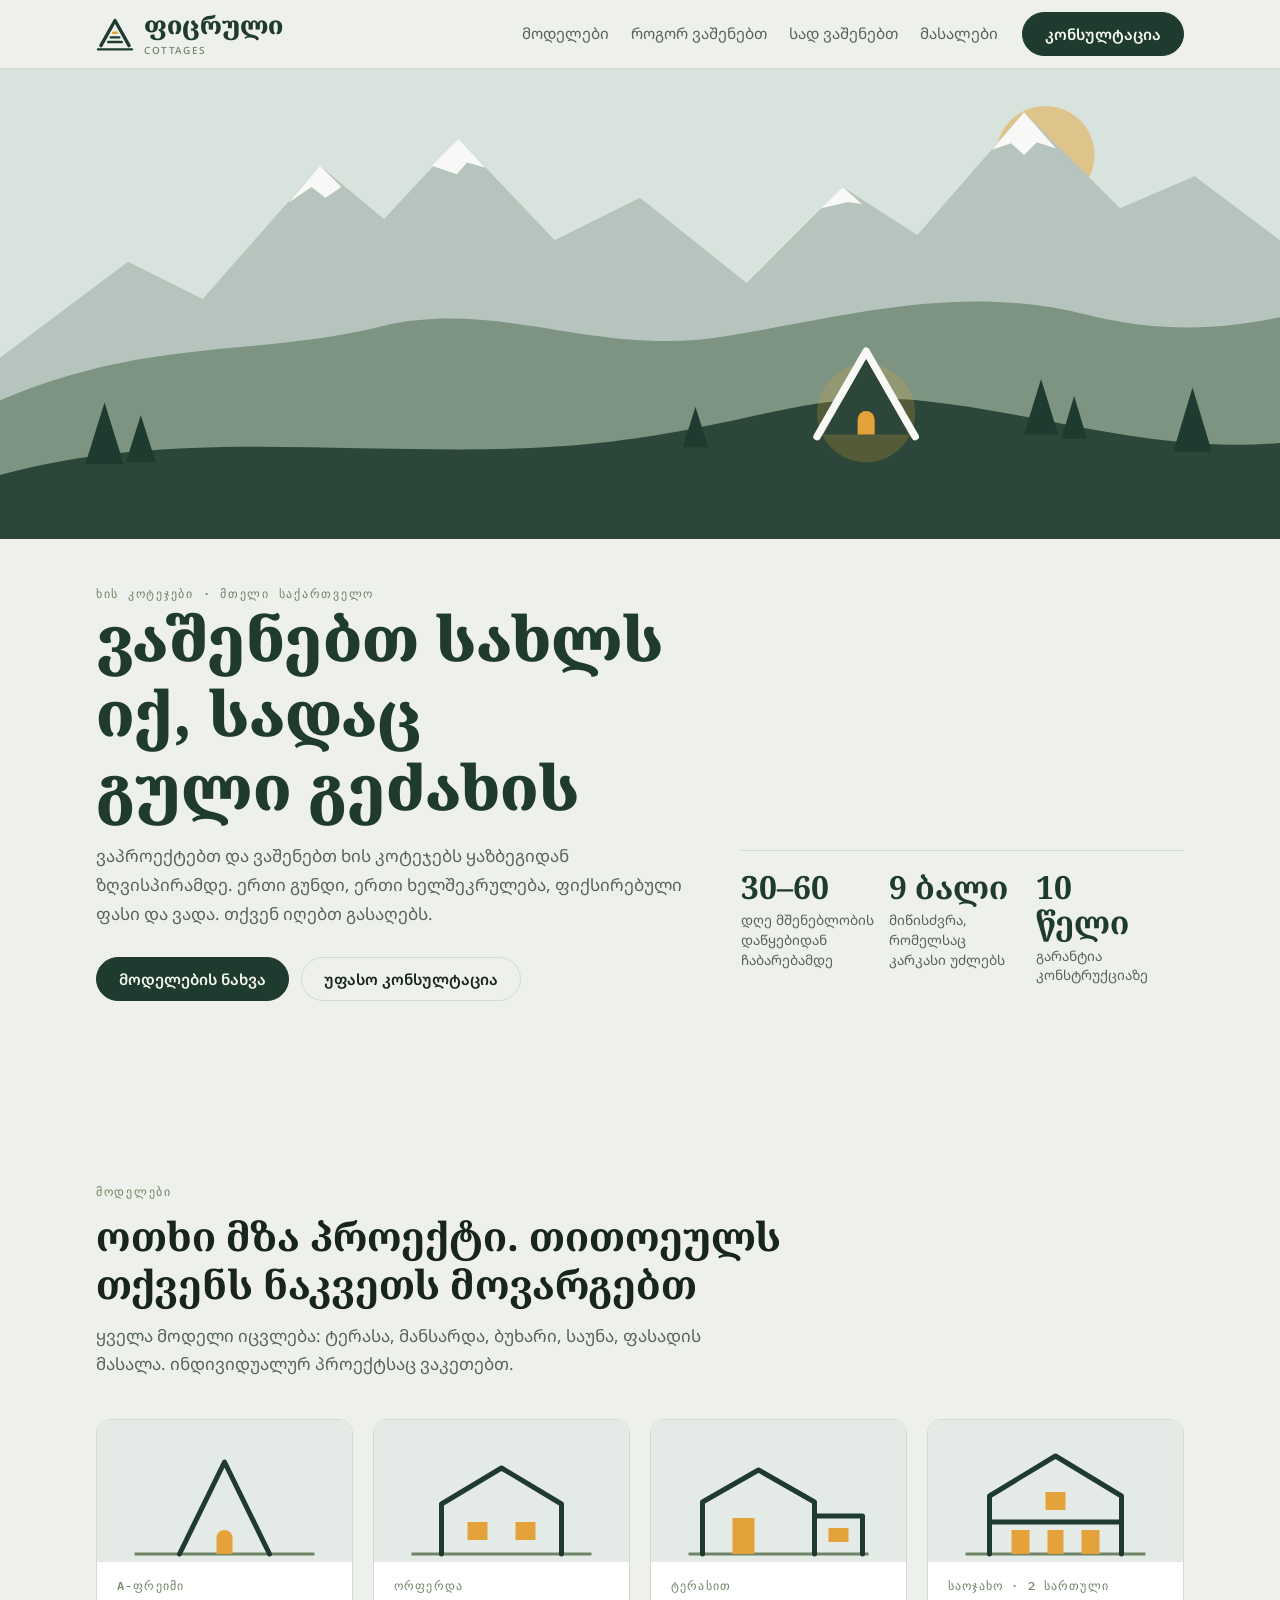
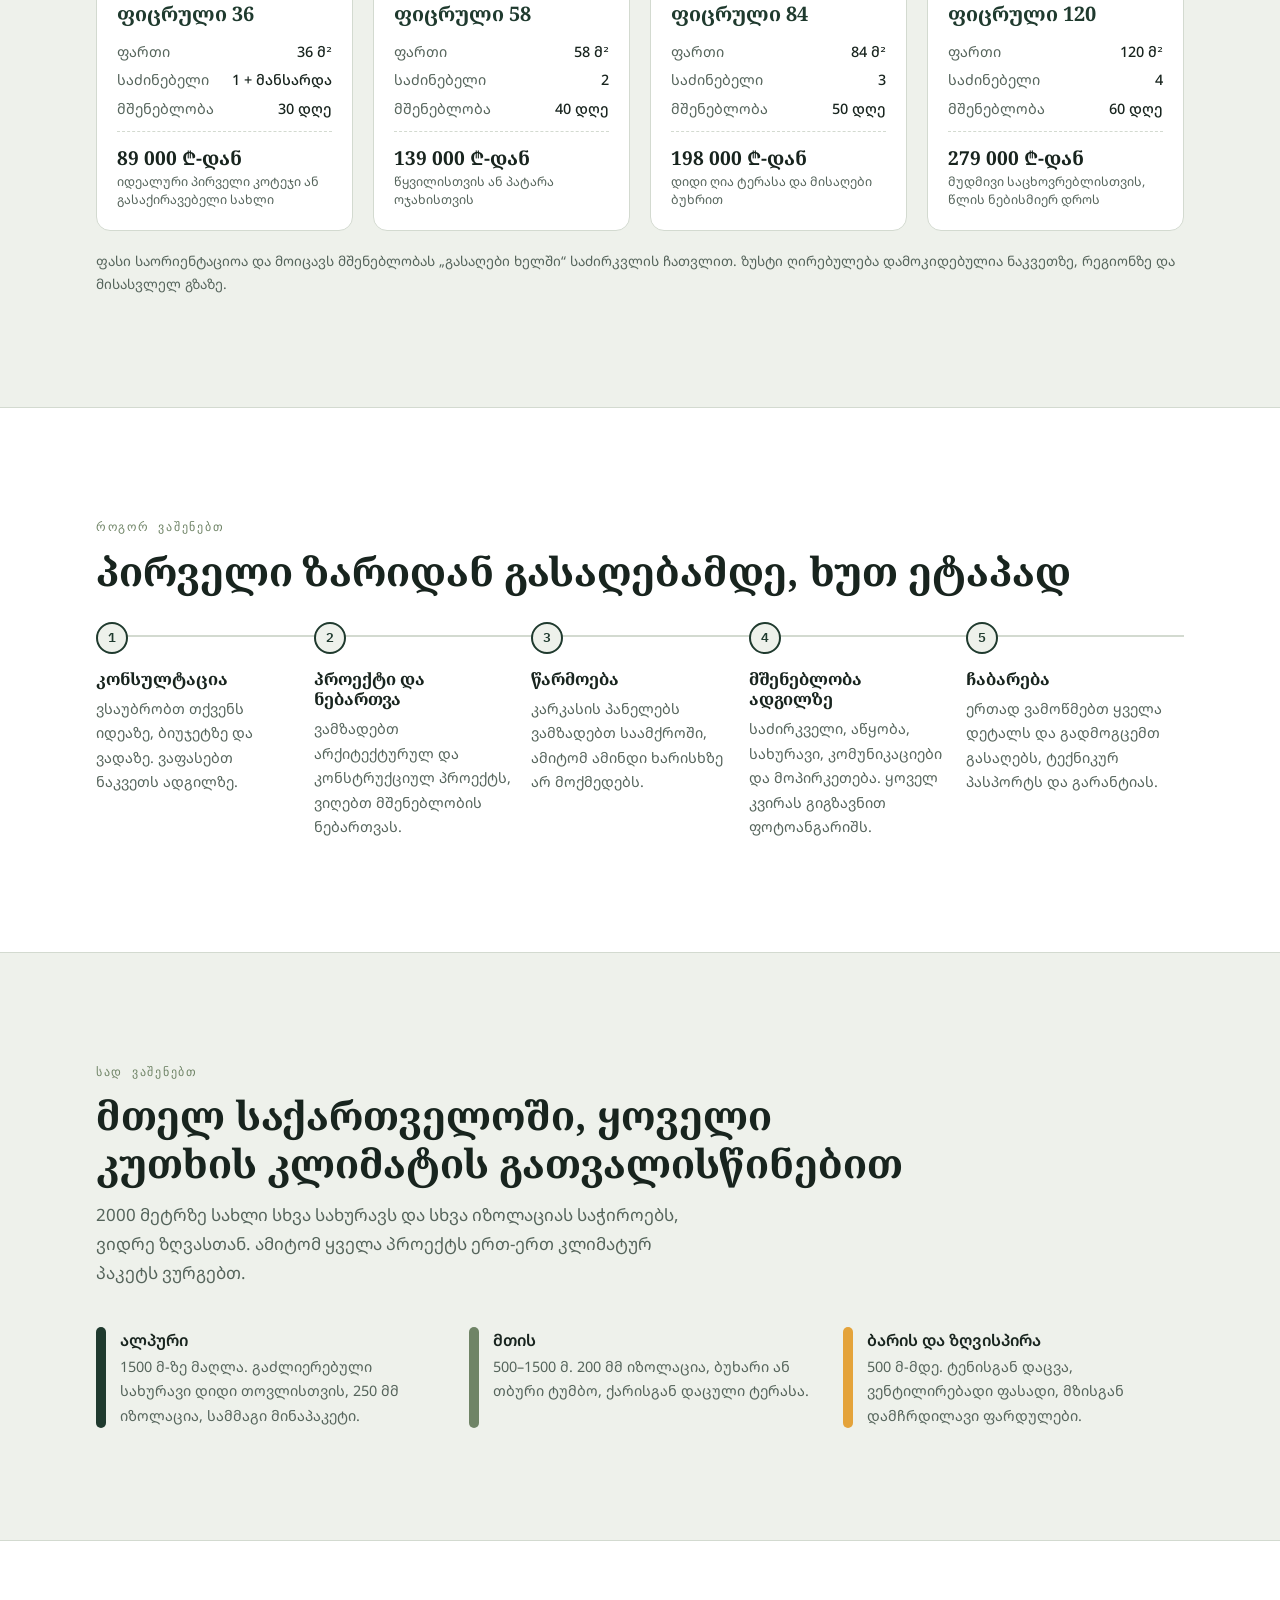
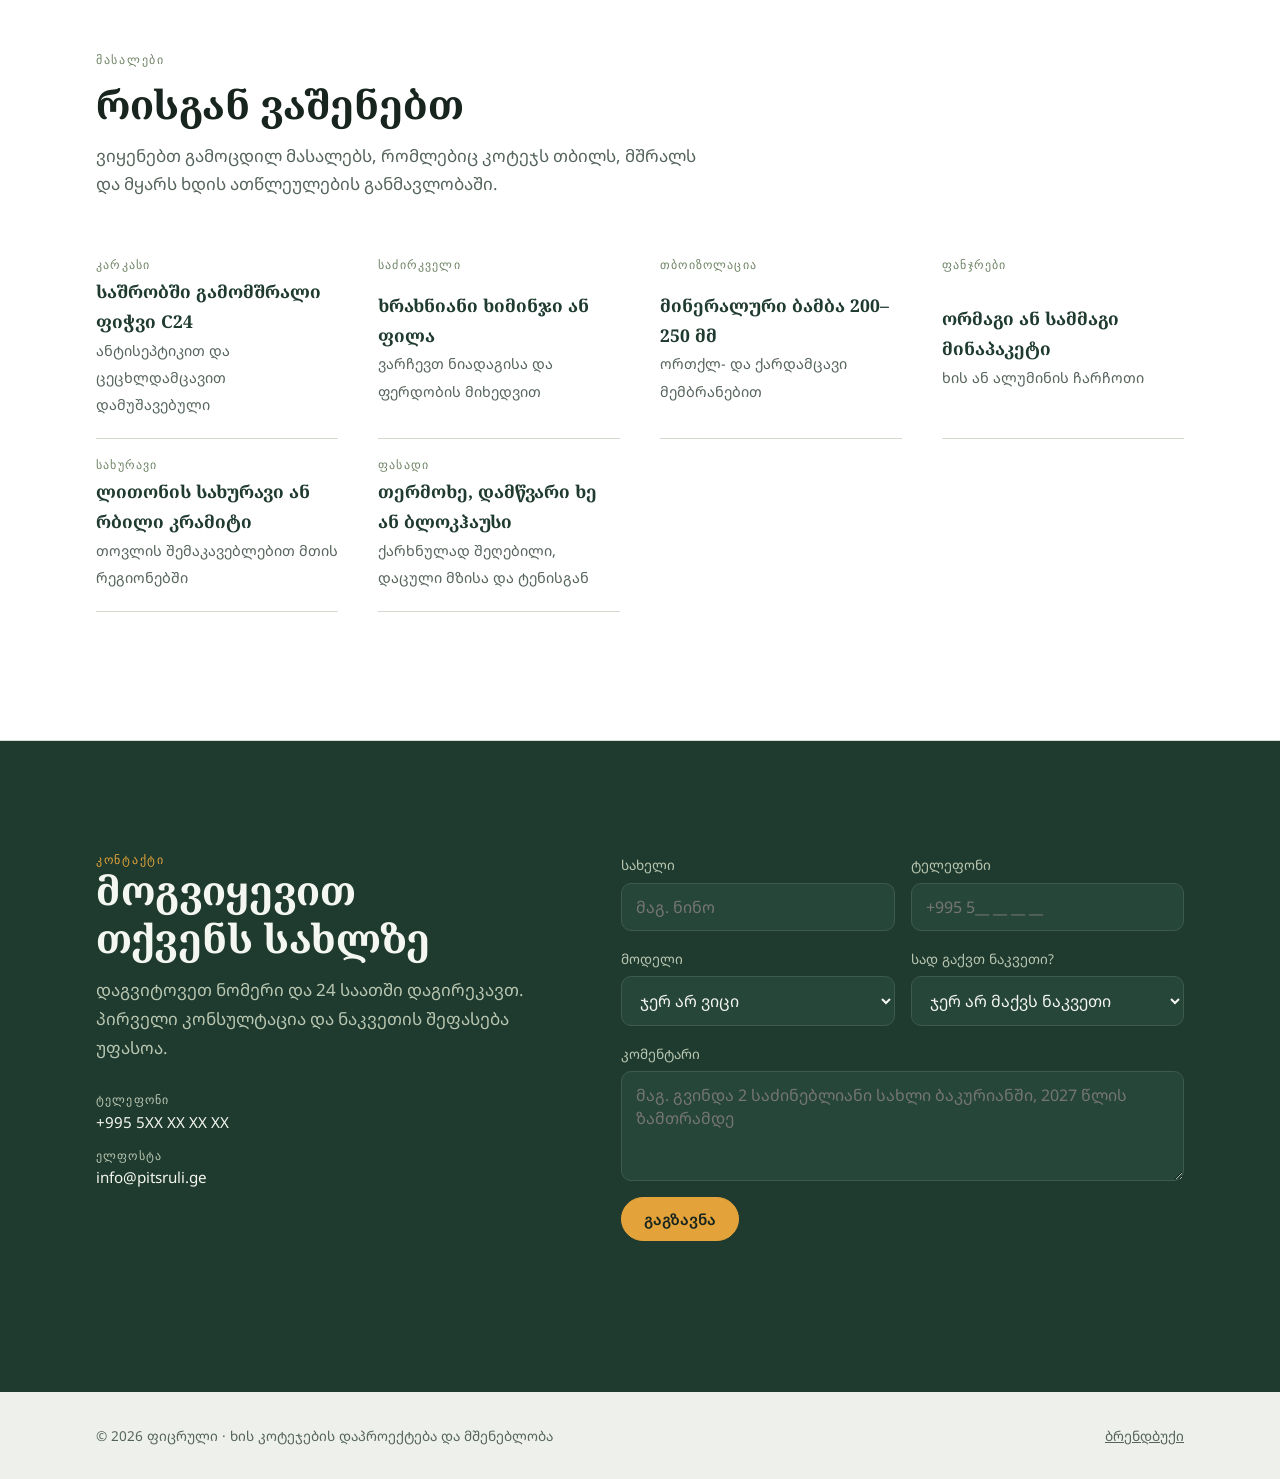
==== cottages/index.html @ 32b6f159 "Clarify the earthquake-resistance fact in the hero Co-Authored-By: Claude Opus 5.5 <noreply@anthropi" ====
<!DOCTYPE html>
<html lang="ka">
<head>
<meta charset="UTF-8">
<meta name="viewport" content="width=device-width, initial-scale=1.0, viewport-fit=cover">
<title>ფიცრული — ხის კოტეჯები საქართველოში</title>
<meta name="claude:viewport-fit-sides" content="cover">
<meta name="description" content="ფიცრული აპროექტებს და აშენებს ხის კოტეჯებს მთელ საქართველოში — ყაზბეგიდან ზღვისპირამდე. ერთი გუნდი, ერთი ხელშეკრულება, გასაღები ხელში.">
<meta property="og:title" content="ფიცრული — ხის კოტეჯები საქართველოში">
<meta property="og:description" content="კოტეჯების დაპროექტება და მშენებლობა მთელ საქართველოში. გასაღები ხელში.">
<meta property="og:locale" content="ka_GE">
<link rel="icon" type="image/svg+xml" href="assets/favicon.svg">
<link rel="preconnect" href="https://fonts.googleapis.com">
<link rel="preconnect" href="https://fonts.gstatic.com" crossorigin>
<link href="https://fonts.googleapis.com/css2?family=Noto+Sans+Georgian:wght@400;500;600;700&family=Noto+Serif+Georgian:wght@600;700;800&family=IBM+Plex+Mono:wght@400;500&display=swap" rel="stylesheet">
<style>
/* Layout: a landscape hero (Caucasus ridges + one lit cottage), then a calm single column of sections on a fog-green ground. */
:root {
  --bg: #EEF1EB;        /* fog */
  --surface: #FFFFFF;
  --ink: #18241E;
  --muted: #55645B;
  --line: #D3DAD0;
  --pine: #1F3A2E;      /* primary */
  --moss: #6F8466;
  --bark: #5A3E2B;
  --glow: #E4A33A;      /* window light, the only warm accent */
  --btn-bg: #1F3A2E;
  --btn-fg: #F4F6F1;
  --sky: #D9E3DD;
  --ridge-far: #B5C4BC;
  --ridge-mid: #7D9483;
  --ridge-near: #2C4739;
  --snow: #F8F9F6;
  --tree: #1F3A2E;

  --display: "Noto Serif Georgian", "Sylfaen", Georgia, serif;
  --body: "Noto Sans Georgian", "Sylfaen", system-ui, sans-serif;
  --mono: "IBM Plex Mono", ui-monospace, "SFMono-Regular", Menlo, monospace;

  --wrap: 1120px;
  --gut-l: max(16px, env(safe-area-inset-left, 0px));
  --gut-r: max(16px, env(safe-area-inset-right, 0px));
}
@media (prefers-color-scheme: dark) {
  :root:not([data-theme="light"]) {
    --bg: #0F1613; --surface: #16201B; --ink: #E5EBE4; --muted: #9AAA9F; --line: #26342D;
    --pine: #A8C4B1; --moss: #8DA486; --bark: #C29A78; --glow: #F0B04A;
    --btn-bg: #F0B04A; --btn-fg: #14201A;
    --sky: #142420; --ridge-far: #22362E; --ridge-mid: #1A2C24; --ridge-near: #101C17; --snow: #BFCBC4; --tree: #0B1511;
    color-scheme: dark;
  }
}
:root[data-theme="dark"] {
  --bg: #0F1613; --surface: #16201B; --ink: #E5EBE4; --muted: #9AAA9F; --line: #26342D;
  --pine: #A8C4B1; --moss: #8DA486; --bark: #C29A78; --glow: #F0B04A;
  --btn-bg: #F0B04A; --btn-fg: #14201A;
  --sky: #142420; --ridge-far: #22362E; --ridge-mid: #1A2C24; --ridge-near: #101C17; --snow: #BFCBC4; --tree: #0B1511;
  color-scheme: dark;
}

* { box-sizing: border-box; }
html { scroll-behavior: smooth; }
@media (prefers-reduced-motion: reduce) { html { scroll-behavior: auto; } *, *::before { animation: none !important; transition: none !important; } }
body { margin: 0; background: var(--bg); color: var(--ink); font: 400 16px/1.7 var(--body); -webkit-font-smoothing: antialiased; }
img, svg { max-width: 100%; }
a { color: inherit; }
:focus-visible { outline: 3px solid var(--glow); outline-offset: 3px; border-radius: 4px; }

.wrap { max-width: var(--wrap); margin: 0 auto; padding-left: var(--gut-l); padding-right: var(--gut-r); }
h1, h2, h3 { font-family: var(--display); font-weight: 700; line-height: 1.2; text-wrap: balance; margin: 0; }
h2 { font-size: clamp(1.7rem, 1.2rem + 1.8vw, 2.5rem); }
h3 { font-size: 1.25rem; }
p { margin: 0; }
.eyebrow { font: 500 .78rem/1 var(--mono); letter-spacing: .14em; text-transform: uppercase; color: var(--moss); }
.lead { color: var(--muted); max-width: 62ch; font-size: 1.06rem; }
.section { padding-block: clamp(64px, 9vw, 112px); }
.section-head { display: grid; gap: 14px; margin-bottom: 40px; }

/* Header */
body::before { content: ""; position: fixed; inset: 0 0 auto; height: env(safe-area-inset-top, 0px); z-index: 10; background: var(--bg); }
.site-header { position: sticky; top: env(safe-area-inset-top, 0px); z-index: 9; background: color-mix(in srgb, var(--bg) 88%, transparent); backdrop-filter: blur(10px); border-bottom: 1px solid var(--line); }
.site-header .wrap { display: flex; align-items: center; gap: 24px; padding-block: 12px; }
.brand { display: flex; align-items: center; gap: 10px; text-decoration: none; color: var(--pine); }
.brand svg { width: 38px; height: 38px; }
.brand b { font: 800 1.55rem/1 var(--display); }
.brand small { display: block; font: 500 .62rem/1 var(--body); letter-spacing: .16em; color: var(--moss); margin-top: 4px; }
.nav { display: flex; gap: 22px; margin-left: auto; font-size: .95rem; }
.nav a { text-decoration: none; color: var(--muted); }
.nav a:hover { color: var(--ink); }
.btn { display: inline-flex; align-items: center; justify-content: center; gap: 8px; padding: 12px 22px; border-radius: 999px; border: 1.5px solid var(--btn-bg); background: var(--btn-bg); color: var(--btn-fg); font: 600 .95rem/1.2 var(--body); text-decoration: none; cursor: pointer; transition: transform .15s ease; }
.btn:hover { transform: translateY(-1px); }
.btn.ghost { background: transparent; color: var(--ink); border-color: var(--line); }
@media (max-width: 860px) { .nav { display: none; } .site-header .btn { margin-left: auto; padding: 10px 16px; } }

/* Hero */
.hero { position: relative; overflow: hidden; background: var(--sky); }
.hero-art { display: block; width: 100%; height: clamp(260px, 38vw, 470px); }
.hero-art .sky { fill: var(--sky); }
.hero-art .far { fill: var(--ridge-far); }
.hero-art .snow { fill: var(--snow); }
.hero-art .mid { fill: var(--ridge-mid); }
.hero-art .near { fill: var(--ridge-near); }
.hero-art .tree { fill: var(--tree); }
.hero-art .roof { fill: none; stroke: var(--snow); stroke-width: 7; stroke-linejoin: round; stroke-linecap: round; }
.hero-art .house { fill: var(--ridge-near); }
.hero-art .win { fill: var(--glow); }
.hero-art .halo { fill: var(--glow); opacity: .22; }
.hero-art .sun { fill: var(--glow); opacity: .5; }
@media (prefers-reduced-motion: no-preference) { .hero-art .halo { animation: breathe 5s ease-in-out infinite; transform-origin: 812px 352px; } }
@keyframes breathe { 50% { opacity: .38; transform: scale(1.15); } }
.hero-copy { background: var(--bg); }
.hero-copy .wrap { display: grid; grid-template-columns: 1.35fr 1fr; gap: 48px; padding-block: 48px 72px; align-items: end; }
.hero h1 { font-size: clamp(2.1rem, 1.3rem + 3.4vw, 3.9rem); font-weight: 800; color: var(--pine); }
.hero-copy .lead { margin-top: 18px; }
.hero-actions { display: flex; flex-wrap: wrap; gap: 12px; margin-top: 28px; }
.facts { display: grid; grid-template-columns: repeat(3, 1fr); gap: 0; border-top: 1px solid var(--line); }
.facts div { padding: 18px 12px 0 0; }
.facts dt { font: 700 clamp(1.5rem, 1.1rem + 1.2vw, 2rem)/1.1 var(--display); color: var(--pine); font-variant-numeric: tabular-nums; }
.facts dd { margin: 6px 0 0; font-size: .85rem; color: var(--muted); line-height: 1.45; }
@media (max-width: 860px) { .hero-copy .wrap { grid-template-columns: 1fr; gap: 36px; } }

/* Models */
.models { display: grid; grid-template-columns: repeat(4, 1fr); gap: 20px; }
@media (max-width: 1000px) { .models { grid-template-columns: repeat(2, 1fr); } }
@media (max-width: 560px) { .models { grid-template-columns: 1fr; } }
.model { display: flex; flex-direction: column; background: var(--surface); border: 1px solid var(--line); border-radius: 14px; overflow: hidden; }
.model figure { margin: 0; background: color-mix(in srgb, var(--sky) 70%, var(--surface)); padding: 22px 18px 0; }
.model figure svg { display: block; width: 100%; height: 120px; }
.model figure .r { fill: none; stroke: var(--pine); stroke-width: 5; stroke-linejoin: round; stroke-linecap: round; }
.model figure .w { fill: var(--glow); }
.model figure .g { stroke: var(--moss); stroke-width: 3; }
.model-body { display: flex; flex-direction: column; gap: 10px; padding: 18px 20px 22px; flex: 1; }
.model-body .tag { font: 500 .72rem/1 var(--mono); letter-spacing: .1em; color: var(--moss); text-transform: uppercase; }
.model-body h3 { color: var(--pine); }
.specs { display: grid; grid-template-columns: auto 1fr; gap: 4px 14px; margin: 4px 0 0; font-size: .9rem; }
.specs dt { color: var(--muted); }
.specs dd { margin: 0; text-align: right; font-variant-numeric: tabular-nums; font-weight: 500; }
.price { margin-top: auto; padding-top: 14px; border-top: 1px dashed var(--line); font: 700 1.2rem/1.2 var(--display); color: var(--ink); font-variant-numeric: tabular-nums; }
.price small { display: block; font: 400 .78rem/1.4 var(--body); color: var(--muted); margin-top: 4px; }
.note { margin-top: 18px; font-size: .85rem; color: var(--muted); }

/* Process */
.steps { list-style: none; padding: 0; margin: 0; display: grid; grid-template-columns: repeat(5, 1fr); gap: 0; counter-reset: s; }
.steps li { counter-increment: s; padding: 22px 20px 0 0; border-top: 2px solid var(--line); position: relative; }
.steps li::before { content: counter(s); position: absolute; top: -15px; left: 0; width: 28px; height: 28px; display: grid; place-items: center; border-radius: 50%; background: var(--bg); border: 2px solid var(--pine); font: 600 .8rem/1 var(--mono); color: var(--pine); }
.steps h3 { font-size: 1.05rem; margin: 10px 0 8px; }
.steps p { font-size: .9rem; color: var(--muted); }
.steps .dur { display: block; margin-top: 10px; font: 500 .75rem/1 var(--mono); color: var(--moss); }
@media (max-width: 960px) { .steps { grid-template-columns: 1fr; gap: 0; } .steps li { border-top: 0; border-left: 2px solid var(--line); padding: 0 0 32px 28px; } .steps li::before { left: -15px; top: 0; } .steps h3 { margin-top: 2px; } }

/* Regions */
.band { background: var(--surface); border-block: 1px solid var(--line); }
.regions-grid { display: grid; grid-template-columns: 1fr 1.4fr; gap: 48px; align-items: start; }
@media (max-width: 860px) { .regions-grid { grid-template-columns: 1fr; } }
.packages { display: grid; grid-template-columns: repeat(3, minmax(0, 1fr)); gap: 32px; }
@media (max-width: 760px) { .packages { grid-template-columns: 1fr; gap: 20px; } }
.pkg { display: grid; grid-template-columns: 10px 1fr; gap: 14px; }
.pkg i { border-radius: 6px; }
.pkg b { font-weight: 600; }
.pkg p { font-size: .9rem; color: var(--muted); }
.k-alp { background: var(--pine); } .k-mt { background: var(--moss); } .k-low { background: var(--glow); }
.table-scroll { overflow-x: auto; }
table { width: 100%; border-collapse: collapse; font-size: .95rem; min-width: 440px; }
th, td { text-align: left; padding: 12px 10px; border-bottom: 1px solid var(--line); }
th { font: 500 .72rem/1 var(--mono); letter-spacing: .1em; text-transform: uppercase; color: var(--muted); }
td.alt { font-variant-numeric: tabular-nums; text-align: right; font-family: var(--mono); font-size: .88rem; }
th.alt { text-align: right; }
td .chip { display: inline-flex; align-items: center; gap: 8px; font-size: .85rem; }
td .chip::before { content: ""; width: 9px; height: 9px; border-radius: 50%; background: currentColor; }
.c-alp { color: var(--pine); } .c-mt { color: var(--moss); } .c-low { color: var(--bark); }

/* Materials */
.mat-grid { display: grid; grid-template-columns: repeat(auto-fit, minmax(240px, 1fr)); gap: 0 40px; }
.mat { padding: 20px 0; border-bottom: 1px solid var(--line); display: grid; gap: 6px; }
.mat dt { font: 500 .74rem/1 var(--mono); letter-spacing: .1em; text-transform: uppercase; color: var(--moss); }
.mat dd { margin: 0; }
.mat dd b { font-family: var(--display); font-size: 1.1rem; color: var(--pine); display: block; }
.mat dd span { font-size: .9rem; color: var(--muted); }

/* Contact */
.contact { --c-bg: #1F3A2E; --c-ink: #F4F6F1; --c-muted: #B9C7B2; --c-line: #3D5A4B; --c-field: #27463A; background: var(--c-bg); color: var(--c-ink); }
.contact .wrap { display: grid; grid-template-columns: 1fr 1.2fr; gap: 56px; }
.contact h2 { color: var(--c-ink); }
.contact .lead { color: var(--c-muted); margin-top: 14px; }
.contact .eyebrow { color: var(--glow); }
.contact-info { margin-top: 32px; display: grid; gap: 14px; font-size: .95rem; color: var(--c-ink); }
.contact-info span { display: block; font: 500 .72rem/1 var(--mono); letter-spacing: .1em; text-transform: uppercase; color: var(--c-muted); margin-bottom: 4px; }
form { display: grid; grid-template-columns: 1fr 1fr; gap: 16px; }
form .full { grid-column: 1 / -1; }
label { display: grid; gap: 6px; font-size: .85rem; color: var(--c-muted); }
input, select, textarea { font: 400 1rem/1.4 var(--body); color: var(--c-ink); background: var(--c-field); border: 1px solid var(--c-line); border-radius: 10px; padding: 12px 14px; width: 100%; min-width: 0; }
textarea { min-height: 110px; resize: vertical; }
.contact .btn { background: var(--glow); border-color: var(--glow); color: #18241E; }
.form-msg { grid-column: 1 / -1; font-size: .95rem; color: var(--glow); min-height: 1.5em; }
@media (prefers-color-scheme: dark) { :root:not([data-theme="light"]) .contact { --c-bg: #13241C; --c-field: #1B3127; --c-line: #2E4A3C; } }
:root[data-theme="dark"] .contact { --c-bg: #13241C; --c-field: #1B3127; --c-line: #2E4A3C; }
@media (max-width: 860px) { .contact .wrap { grid-template-columns: 1fr; gap: 36px; } form { grid-template-columns: 1fr; } }

footer { padding-block: 32px; font-size: .85rem; color: var(--muted); }
footer .wrap { display: flex; flex-wrap: wrap; gap: 16px 32px; align-items: center; justify-content: space-between; }
</style>
</head>
<body>

<header class="site-header">
  <div class="wrap">
    <a class="brand" href="#top" aria-label="ფიცრული — მთავარი">
      <svg viewBox="0 0 120 124" aria-hidden="true"><g fill="none" stroke="currentColor" stroke-linecap="round" stroke-linejoin="round"><path d="M14 100 L60 18 L106 100" stroke-width="11"/><path d="M54 58 H66" stroke="var(--glow)" stroke-width="8"/><path d="M46 73 H74 M38 88 H82" stroke-width="8"/><path d="M4 112 H116" stroke-width="7"/></g></svg>
      <span><b>ფიცრული</b><small>COTTAGES</small></span>
    </a>
    <nav class="nav" aria-label="მთავარი მენიუ">
      <a href="#models">მოდელები</a>
      <a href="#process">როგორ ვაშენებთ</a>
      <a href="#regions">სად ვაშენებთ</a>
      <a href="#materials">მასალები</a>
    </nav>
    <a class="btn" href="#contact">კონსულტაცია</a>
  </div>
</header>

<main id="top">
  <section class="hero" aria-labelledby="hero-title">
    <svg class="hero-art" viewBox="0 0 1200 470" preserveAspectRatio="xMidYMax slice" aria-hidden="true">
      <rect class="sky" width="1200" height="470"/>
      <circle class="sun" cx="980" cy="110" r="46"/>
      <path class="far" d="M0 300 L120 210 L190 245 L300 120 L360 170 L430 95 L520 190 L600 150 L700 230 L790 140 L860 185 L960 70 L1050 160 L1120 130 L1200 190 L1200 470 L0 470 Z"/>
      <path class="snow" d="M270 155 L300 120 L320 140 L305 150 L292 140 Z M405 120 L430 95 L455 122 L438 117 L428 128 Z M930 105 L960 70 L990 104 L972 98 L960 110 L948 99 Z M770 160 L790 140 L808 156 L795 154 Z"/>
      <path class="mid" d="M0 340 C140 280 240 300 360 270 C470 245 560 300 680 280 C800 260 900 230 1020 260 C1100 280 1160 270 1200 262 L1200 470 L0 470 Z"/>
      <path class="near" d="M0 410 C180 360 380 400 560 380 C700 365 760 330 860 340 C980 352 1080 390 1200 380 L1200 470 L0 470 Z"/>
      <g class="tree">
        <path d="M80 400 l18 -58 l18 58 Z M118 398 l14 -44 l14 44 Z M960 372 l16 -52 l16 52 Z M995 376 l12 -40 l12 40 Z M1100 388 l18 -60 l18 60 Z M640 384 l12 -38 l12 38 Z"/>
      </g>
      <circle class="halo" cx="812" cy="352" r="46"/>
      <path class="house" d="M772 372 L812 300 L852 372 Z"/>
      <path class="roof" d="M766 374 L812 294 L858 374"/>
      <path class="win" d="M804 372 V358 a8 8 0 0 1 16 0 V372 Z"/>
    </svg>
    <div class="hero-copy">
      <div class="wrap">
        <div>
          <p class="eyebrow">ხის კოტეჯები · მთელი საქართველო</p>
          <h1 id="hero-title">ვაშენებთ სახლს იქ, სადაც გული გეძახის</h1>
          <p class="lead">ვაპროექტებთ და ვაშენებთ ხის კოტეჯებს ყაზბეგიდან ზღვისპირამდე. ერთი გუნდი, ერთი ხელშეკრულება, ფიქსირებული ფასი და ვადა. თქვენ იღებთ გასაღებს.</p>
          <div class="hero-actions">
            <a class="btn" href="#models">მოდელების ნახვა</a>
            <a class="btn ghost" href="#contact">უფასო კონსულტაცია</a>
          </div>
        </div>
        <dl class="facts">
          <div><dt>30–60</dt><dd>დღე მშენებლობის დაწყებიდან ჩაბარებამდე</dd></div>
          <div><dt>9 ბალი</dt><dd>მიწისძვრა, რომელსაც კარკასი უძლებს</dd></div>
          <div><dt>10 წელი</dt><dd>გარანტია კონსტრუქციაზე</dd></div>
        </dl>
      </div>
    </div>
  </section>

  <section class="section" id="models" aria-labelledby="models-title">
    <div class="wrap">
      <div class="section-head">
        <p class="eyebrow">მოდელები</p>
        <h2 id="models-title">ოთხი მზა პროექტი. თითოეულს თქვენს ნაკვეთს მოვარგებთ</h2>
        <p class="lead">ყველა მოდელი იცვლება: ტერასა, მანსარდა, ბუხარი, საუნა, ფასადის მასალა. ინდივიდუალურ პროექტსაც ვაკეთებთ.</p>
      </div>
      <div class="models">
        <article class="model">
          <figure><svg viewBox="0 0 200 120" aria-hidden="true"><path class="g" d="M10 112 H190"/><path class="r" d="M55 112 L100 20 L145 112"/><path class="w" d="M92 112 V96 a8 8 0 0 1 16 0 V112 Z"/></svg></figure>
          <div class="model-body">
            <span class="tag">A-ფრეიმი</span>
            <h3>ფიცრული 36</h3>
            <dl class="specs"><dt>ფართი</dt><dd>36 მ²</dd><dt>საძინებელი</dt><dd>1 + მანსარდა</dd><dt>მშენებლობა</dt><dd>30 დღე</dd></dl>
            <p class="price">89 000 ₾-დან<small>იდეალური პირველი კოტეჯი ან გასაქირავებელი სახლი</small></p>
          </div>
        </article>
        <article class="model">
          <figure><svg viewBox="0 0 200 120" aria-hidden="true"><path class="g" d="M10 112 H190"/><path class="r" d="M40 112 V62 L100 26 L160 62 V112"/><path class="w" d="M66 80 h20 v18 h-20 Z M114 80 h20 v18 h-20 Z"/></svg></figure>
          <div class="model-body">
            <span class="tag">ორფერდა</span>
            <h3>ფიცრული 58</h3>
            <dl class="specs"><dt>ფართი</dt><dd>58 მ²</dd><dt>საძინებელი</dt><dd>2</dd><dt>მშენებლობა</dt><dd>40 დღე</dd></dl>
            <p class="price">139 000 ₾-დან<small>წყვილისთვის ან პატარა ოჯახისთვის</small></p>
          </div>
        </article>
        <article class="model">
          <figure><svg viewBox="0 0 200 120" aria-hidden="true"><path class="g" d="M10 112 H190"/><path class="r" d="M24 112 V60 L80 28 L136 60 V112 M136 74 H184 V112"/><path class="w" d="M54 76 h22 v36 h-22 Z M150 86 h20 v14 h-20 Z"/></svg></figure>
          <div class="model-body">
            <span class="tag">ტერასით</span>
            <h3>ფიცრული 84</h3>
            <dl class="specs"><dt>ფართი</dt><dd>84 მ²</dd><dt>საძინებელი</dt><dd>3</dd><dt>მშენებლობა</dt><dd>50 დღე</dd></dl>
            <p class="price">198 000 ₾-დან<small>დიდი ღია ტერასა და მისაღები ბუხრით</small></p>
          </div>
        </article>
        <article class="model">
          <figure><svg viewBox="0 0 200 120" aria-hidden="true"><path class="g" d="M10 112 H190"/><path class="r" d="M34 112 V54 L100 14 L166 54 V112 M34 80 H166"/><path class="w" d="M56 88 h18 v24 h-18 Z M92 88 h16 v24 h-16 Z M126 88 h18 v24 h-18 Z M90 50 h20 v18 h-20 Z"/></svg></figure>
          <div class="model-body">
            <span class="tag">საოჯახო · 2 სართული</span>
            <h3>ფიცრული 120</h3>
            <dl class="specs"><dt>ფართი</dt><dd>120 მ²</dd><dt>საძინებელი</dt><dd>4</dd><dt>მშენებლობა</dt><dd>60 დღე</dd></dl>
            <p class="price">279 000 ₾-დან<small>მუდმივი საცხოვრებლისთვის, წლის ნებისმიერ დროს</small></p>
          </div>
        </article>
      </div>
      <p class="note">ფასი საორიენტაციოა და მოიცავს მშენებლობას „გასაღები ხელში“ საძირკვლის ჩათვლით. ზუსტი ღირებულება დამოკიდებულია ნაკვეთზე, რეგიონზე და მისასვლელ გზაზე.</p>
    </div>
  </section>

  <section class="section band" id="process" aria-labelledby="process-title">
    <div class="wrap">
      <div class="section-head">
        <p class="eyebrow">როგორ ვაშენებთ</p>
        <h2 id="process-title">პირველი ზარიდან გასაღებამდე, ხუთ ეტაპად</h2>
      </div>
      <ol class="steps">
        <li><h3>კონსულტაცია</h3><p>ვსაუბრობთ თქვენს იდეაზე, ბიუჯეტზე და ვადაზე. ვაფასებთ ნაკვეთს ადგილზე.</p></li>
        <li><h3>პროექტი და ნებართვა</h3><p>ვამზადებთ არქიტექტურულ და კონსტრუქციულ პროექტს, ვიღებთ მშენებლობის ნებართვას.</p></li>
        <li><h3>წარმოება</h3><p>კარკასის პანელებს ვამზადებთ საამქროში, ამიტომ ამინდი ხარისხზე არ მოქმედებს.</p></li>
        <li><h3>მშენებლობა ადგილზე</h3><p>საძირკველი, აწყობა, სახურავი, კომუნიკაციები და მოპირკეთება. ყოველ კვირას გიგზავნით ფოტოანგარიშს.</p></li>
        <li><h3>ჩაბარება</h3><p>ერთად ვამოწმებთ ყველა დეტალს და გადმოგცემთ გასაღებს, ტექნიკურ პასპორტს და გარანტიას.</p></li>
      </ol>
    </div>
  </section>

  <section class="section" id="regions" aria-labelledby="regions-title">
    <div class="wrap">
      <div>
        <div class="section-head">
          <p class="eyebrow">სად ვაშენებთ</p>
          <h2 id="regions-title">მთელ საქართველოში, ყოველი კუთხის კლიმატის გათვალისწინებით</h2>
          <p class="lead">2000 მეტრზე სახლი სხვა სახურავს და სხვა იზოლაციას საჭიროებს, ვიდრე ზღვასთან. ამიტომ ყველა პროექტს ერთ-ერთ კლიმატურ პაკეტს ვურგებთ.</p>
        </div>
        <div class="packages">
          <div class="pkg"><i class="k-alp"></i><div><b>ალპური</b><p>1500 მ-ზე მაღლა. გაძლიერებული სახურავი დიდი თოვლისთვის, 250 მმ იზოლაცია, სამმაგი მინაპაკეტი.</p></div></div>
          <div class="pkg"><i class="k-mt"></i><div><b>მთის</b><p>500–1500 მ. 200 მმ იზოლაცია, ბუხარი ან თბური ტუმბო, ქარისგან დაცული ტერასა.</p></div></div>
          <div class="pkg"><i class="k-low"></i><div><b>ბარის და ზღვისპირა</b><p>500 მ-მდე. ტენისგან დაცვა, ვენტილირებადი ფასადი, მზისგან დამჩრდილავი ფარდულები.</p></div></div>
        </div>
      </div>
    </div>
  </section>

  <section class="section band" id="materials" aria-labelledby="materials-title">
    <div class="wrap">
      <div class="section-head">
        <p class="eyebrow">მასალები</p>
        <h2 id="materials-title">რისგან ვაშენებთ</h2>
        <p class="lead">ვიყენებთ გამოცდილ მასალებს, რომლებიც კოტეჯს თბილს, მშრალს და მყარს ხდის ათწლეულების განმავლობაში.</p>
      </div>
      <dl class="mat-grid">
        <div class="mat"><dt>კარკასი</dt><dd><b>საშრობში გამომშრალი ფიჭვი C24</b><span>ანტისეპტიკით და ცეცხლდამცავით დამუშავებული</span></dd></div>
        <div class="mat"><dt>საძირკველი</dt><dd><b>ხრახნიანი ხიმინჯი ან ფილა</b><span>ვარჩევთ ნიადაგისა და ფერდობის მიხედვით</span></dd></div>
        <div class="mat"><dt>თბოიზოლაცია</dt><dd><b>მინერალური ბამბა 200–250 მმ</b><span>ორთქლ- და ქარდამცავი მემბრანებით</span></dd></div>
        <div class="mat"><dt>ფანჯრები</dt><dd><b>ორმაგი ან სამმაგი მინაპაკეტი</b><span>ხის ან ალუმინის ჩარჩოთი</span></dd></div>
        <div class="mat"><dt>სახურავი</dt><dd><b>ლითონის სახურავი ან რბილი კრამიტი</b><span>თოვლის შემაკავებლებით მთის რეგიონებში</span></dd></div>
        <div class="mat"><dt>ფასადი</dt><dd><b>თერმოხე, დამწვარი ხე ან ბლოკჰაუსი</b><span>ქარხნულად შეღებილი, დაცული მზისა და ტენისგან</span></dd></div>
      </dl>
    </div>
  </section>

  <section class="section contact" id="contact" aria-labelledby="contact-title">
    <div class="wrap">
      <div>
        <p class="eyebrow">კონტაქტი</p>
        <h2 id="contact-title">მოგვიყევით თქვენს სახლზე</h2>
        <p class="lead">დაგვიტოვეთ ნომერი და 24 საათში დაგირეკავთ. პირველი კონსულტაცია და ნაკვეთის შეფასება უფასოა.</p>
        <div class="contact-info">
          <div><span>ტელეფონი</span>+995 5XX XX XX XX</div>
          <div><span>ელფოსტა</span>info@pitsruli.ge</div>
        </div>
      </div>
      <form id="lead-form" novalidate>
        <label>სახელი<input id="f-name" name="name" autocomplete="name" required placeholder="მაგ. ნინო"></label>
        <label>ტელეფონი<input id="f-phone" name="phone" type="tel" autocomplete="tel" required placeholder="+995 5__ __ __ __"></label>
        <label>მოდელი
          <select id="f-model" name="model">
            <option>ჯერ არ ვიცი</option><option>ფიცრული 36</option><option>ფიცრული 58</option><option>ფიცრული 84</option><option>ფიცრული 120</option><option>ინდივიდუალური პროექტი</option>
          </select>
        </label>
        <label>სად გაქვთ ნაკვეთი?
          <select id="f-region" name="region">
            <option>ჯერ არ მაქვს ნაკვეთი</option><option>მცხეთა-მთიანეთი</option><option>სამცხე-ჯავახეთი</option><option>აჭარა</option><option>გურია</option><option>სამეგრელო-ზემო სვანეთი</option><option>რაჭა-ლეჩხუმი</option><option>იმერეთი</option><option>კახეთი</option><option>შიდა ქართლი</option><option>ქვემო ქართლი</option><option>თბილისი</option>
          </select>
        </label>
        <label class="full">კომენტარი<textarea id="f-msg" name="message" placeholder="მაგ. გვინდა 2 საძინებლიანი სახლი ბაკურიანში, 2027 წლის ზამთრამდე"></textarea></label>
        <div class="full"><button class="btn" type="submit">გაგზავნა</button></div>
        <p class="form-msg" id="form-msg" role="status" aria-live="polite"></p>
      </form>
    </div>
  </section>
</main>

<footer>
  <div class="wrap">
    <span>© 2026 ფიცრული · ხის კოტეჯების დაპროექტება და მშენებლობა</span>
    <a href="brandbook.html">ბრენდბუქი</a>
  </div>
</footer>

<script>
  // TODO: connect to a backend (e.g. Supabase table or a form service) before launch.
  document.getElementById('lead-form').addEventListener('submit', function (e) {
    e.preventDefault();
    var name = document.getElementById('f-name').value.trim();
    var phone = document.getElementById('f-phone').value.trim();
    var msg = document.getElementById('form-msg');
    if (!name || phone.replace(/\D/g, '').length < 9) {
      msg.textContent = 'გთხოვთ, მიუთითოთ სახელი და სრული ტელეფონის ნომერი.';
      return;
    }
    msg.textContent = 'მადლობა, ' + name + '! 24 საათში დაგირეკავთ ნომერზე ' + phone + '.';
    this.reset();
  });
</script>
</body>
</html>
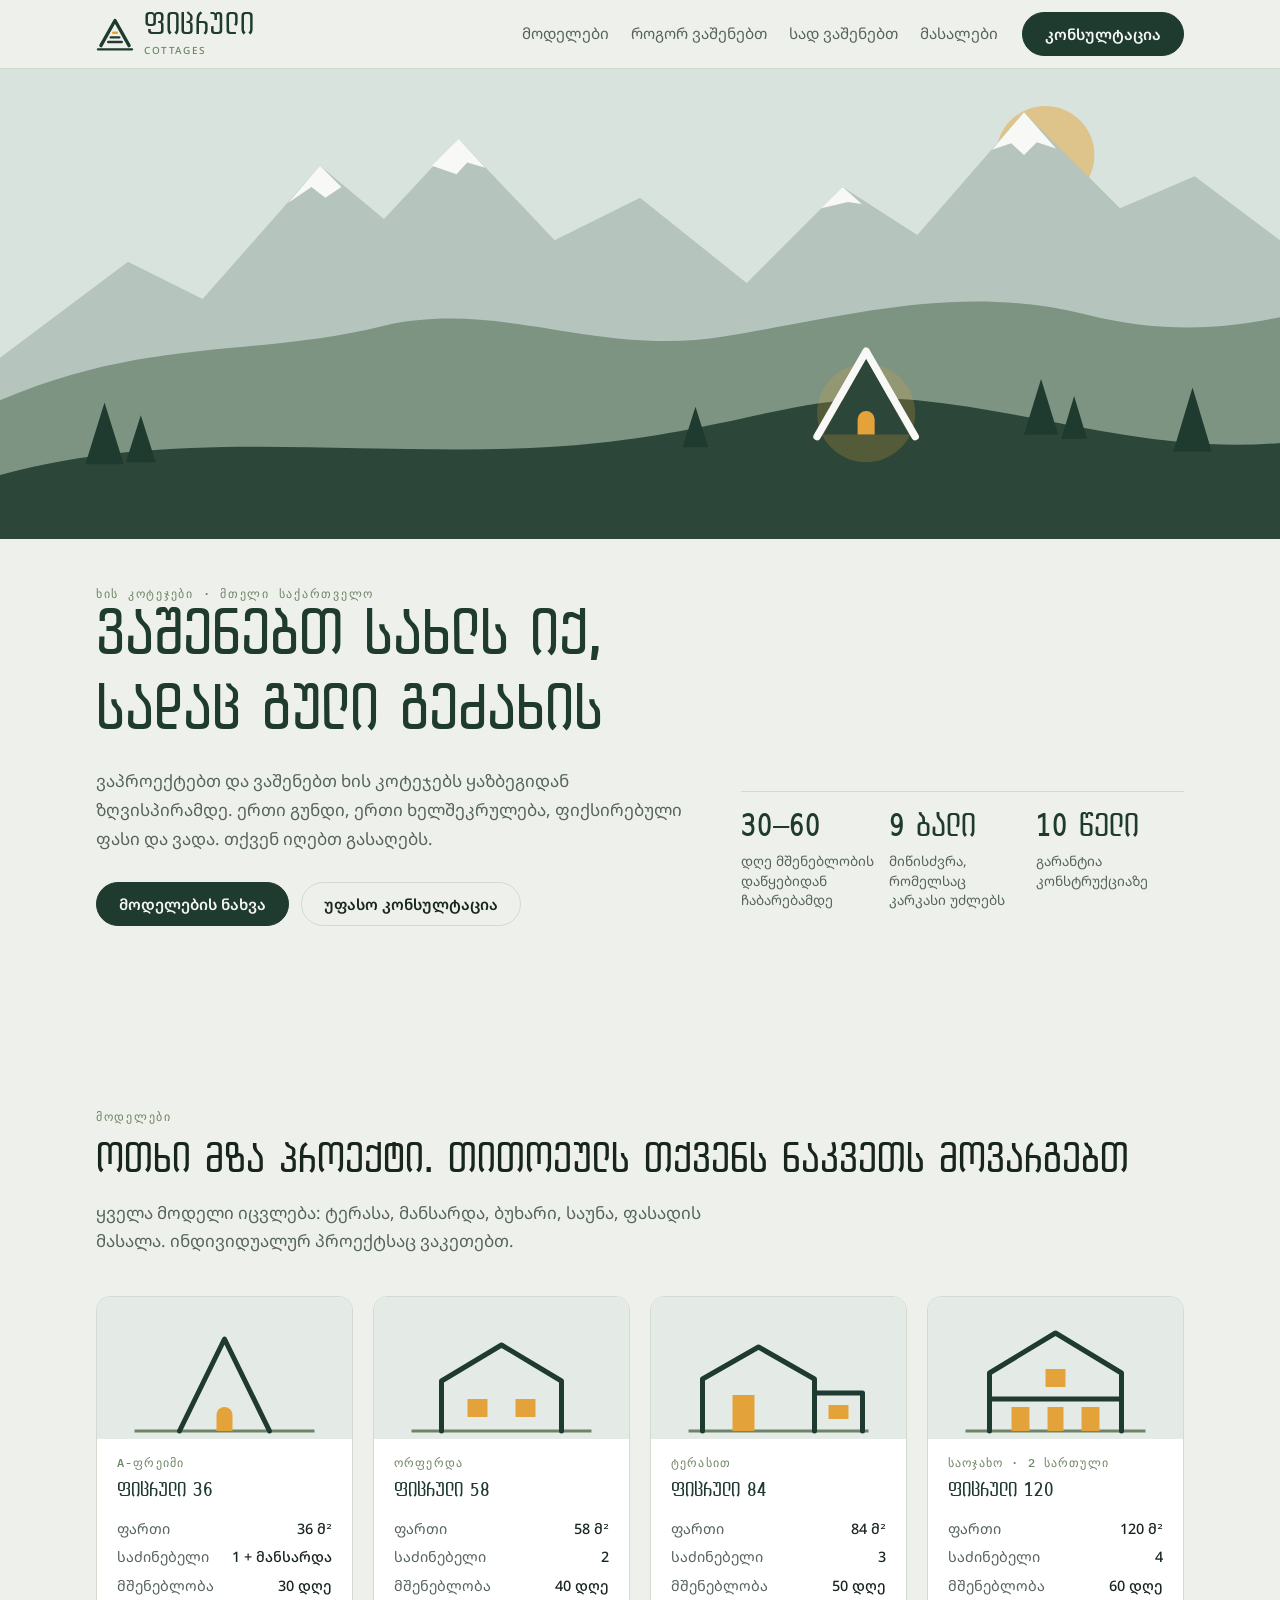
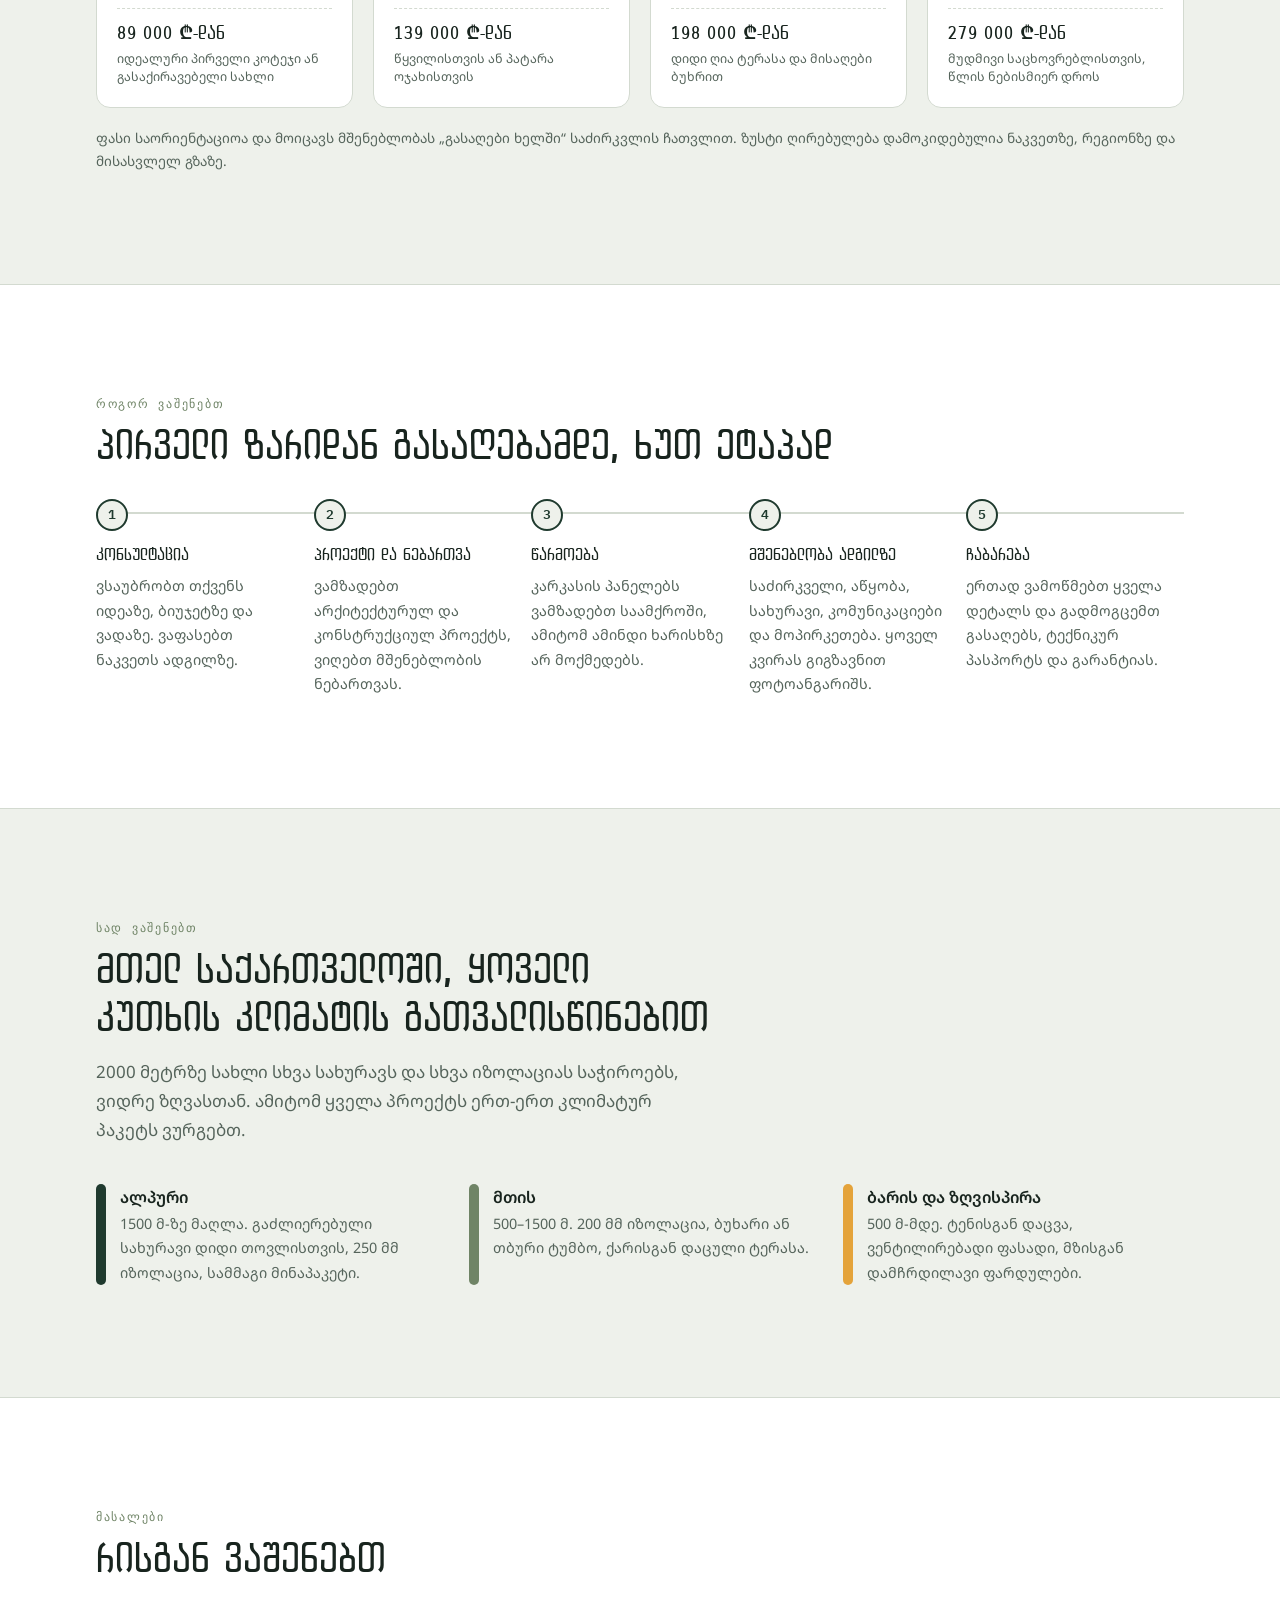
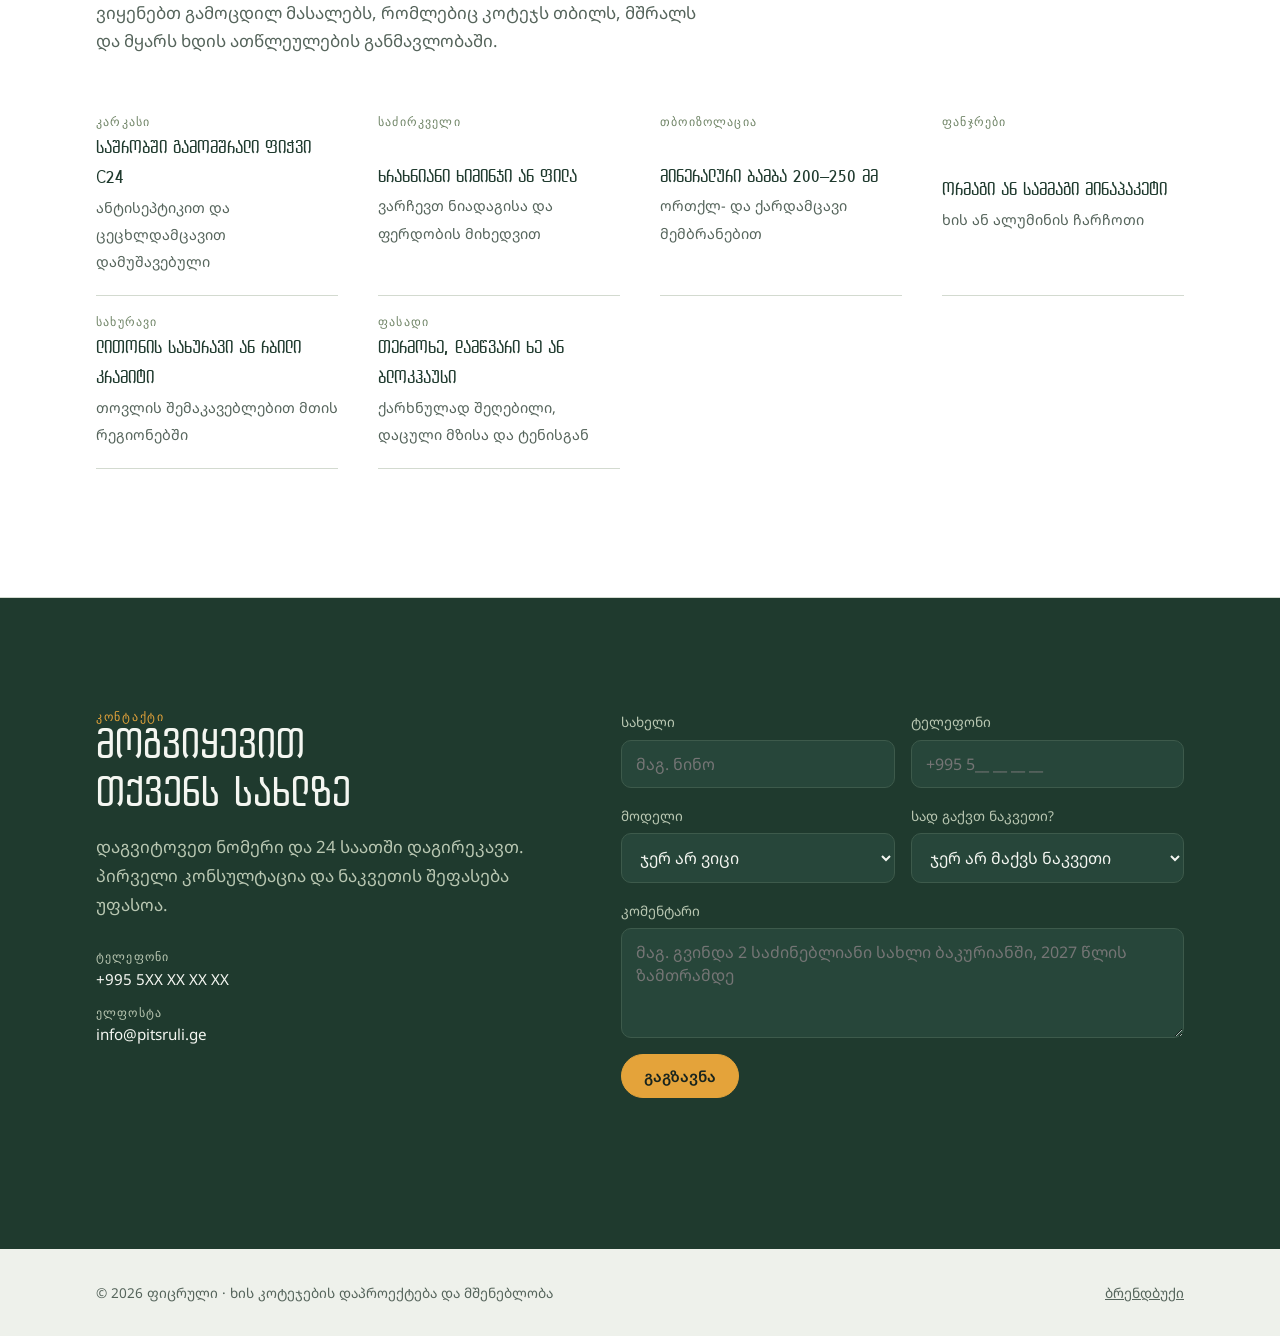
==== commit 74f94e34: "Use BPG Tech 05 Caps for headings and the logo wordmark Self-hosted as WOFF2 with a license note. Pr" ====
--- a/cottages/index.html
+++ b/cottages/index.html
@@ -14,6 +14,7 @@
 <link rel="preconnect" href="https://fonts.gstatic.com" crossorigin>
 <link href="https://fonts.googleapis.com/css2?family=Noto+Sans+Georgian:wght@400;500;600;700&family=Noto+Serif+Georgian:wght@600;700;800&family=IBM+Plex+Mono:wght@400;500&display=swap" rel="stylesheet">
 <style>
+@font-face { font-family: "BPG Tech 05 Caps"; src: url("fonts/bpg-tech-05-caps.woff2") format("woff2"); font-weight: 100 900; font-display: swap; }
 /* Layout: a landscape hero (Caucasus ridges + one lit cottage), then a calm single column of sections on a fog-green ground. */
 :root {
   --bg: #EEF1EB;        /* fog */
@@ -34,7 +35,7 @@
   --snow: #F8F9F6;
   --tree: #1F3A2E;
 
-  --display: "Noto Serif Georgian", "Sylfaen", Georgia, serif;
+  --display: "BPG Tech 05 Caps", "Noto Serif Georgian", "Sylfaen", Georgia, serif;
   --body: "Noto Sans Georgian", "Sylfaen", system-ui, sans-serif;
   --mono: "IBM Plex Mono", ui-monospace, "SFMono-Regular", Menlo, monospace;
 
@@ -68,7 +69,7 @@
 :focus-visible { outline: 3px solid var(--glow); outline-offset: 3px; border-radius: 4px; }
 
 .wrap { max-width: var(--wrap); margin: 0 auto; padding-left: var(--gut-l); padding-right: var(--gut-r); }
-h1, h2, h3 { font-family: var(--display); font-weight: 700; line-height: 1.2; text-wrap: balance; margin: 0; }
+h1, h2, h3 { font-family: var(--display); font-weight: 400; line-height: 1.2; text-wrap: balance; margin: 0; }
 h2 { font-size: clamp(1.7rem, 1.2rem + 1.8vw, 2.5rem); }
 h3 { font-size: 1.25rem; }
 p { margin: 0; }
@@ -83,7 +84,7 @@
 .site-header .wrap { display: flex; align-items: center; gap: 24px; padding-block: 12px; }
 .brand { display: flex; align-items: center; gap: 10px; text-decoration: none; color: var(--pine); }
 .brand svg { width: 38px; height: 38px; }
-.brand b { font: 800 1.55rem/1 var(--display); }
+.brand b { font: 400 1.85rem/1 var(--display); letter-spacing: .02em; }
 .brand small { display: block; font: 500 .62rem/1 var(--body); letter-spacing: .16em; color: var(--moss); margin-top: 4px; }
 .nav { display: flex; gap: 22px; margin-left: auto; font-size: .95rem; }
 .nav a { text-decoration: none; color: var(--muted); }
@@ -111,7 +112,7 @@
 @keyframes breathe { 50% { opacity: .38; transform: scale(1.15); } }
 .hero-copy { background: var(--bg); }
 .hero-copy .wrap { display: grid; grid-template-columns: 1.35fr 1fr; gap: 48px; padding-block: 48px 72px; align-items: end; }
-.hero h1 { font-size: clamp(2.1rem, 1.3rem + 3.4vw, 3.9rem); font-weight: 800; color: var(--pine); }
+.hero h1 { font-size: clamp(2.1rem, 1.3rem + 3.4vw, 3.9rem); font-weight: 400; color: var(--pine); }
 .hero-copy .lead { margin-top: 18px; }
 .hero-actions { display: flex; flex-wrap: wrap; gap: 12px; margin-top: 28px; }
 .facts { display: grid; grid-template-columns: repeat(3, 1fr); gap: 0; border-top: 1px solid var(--line); }
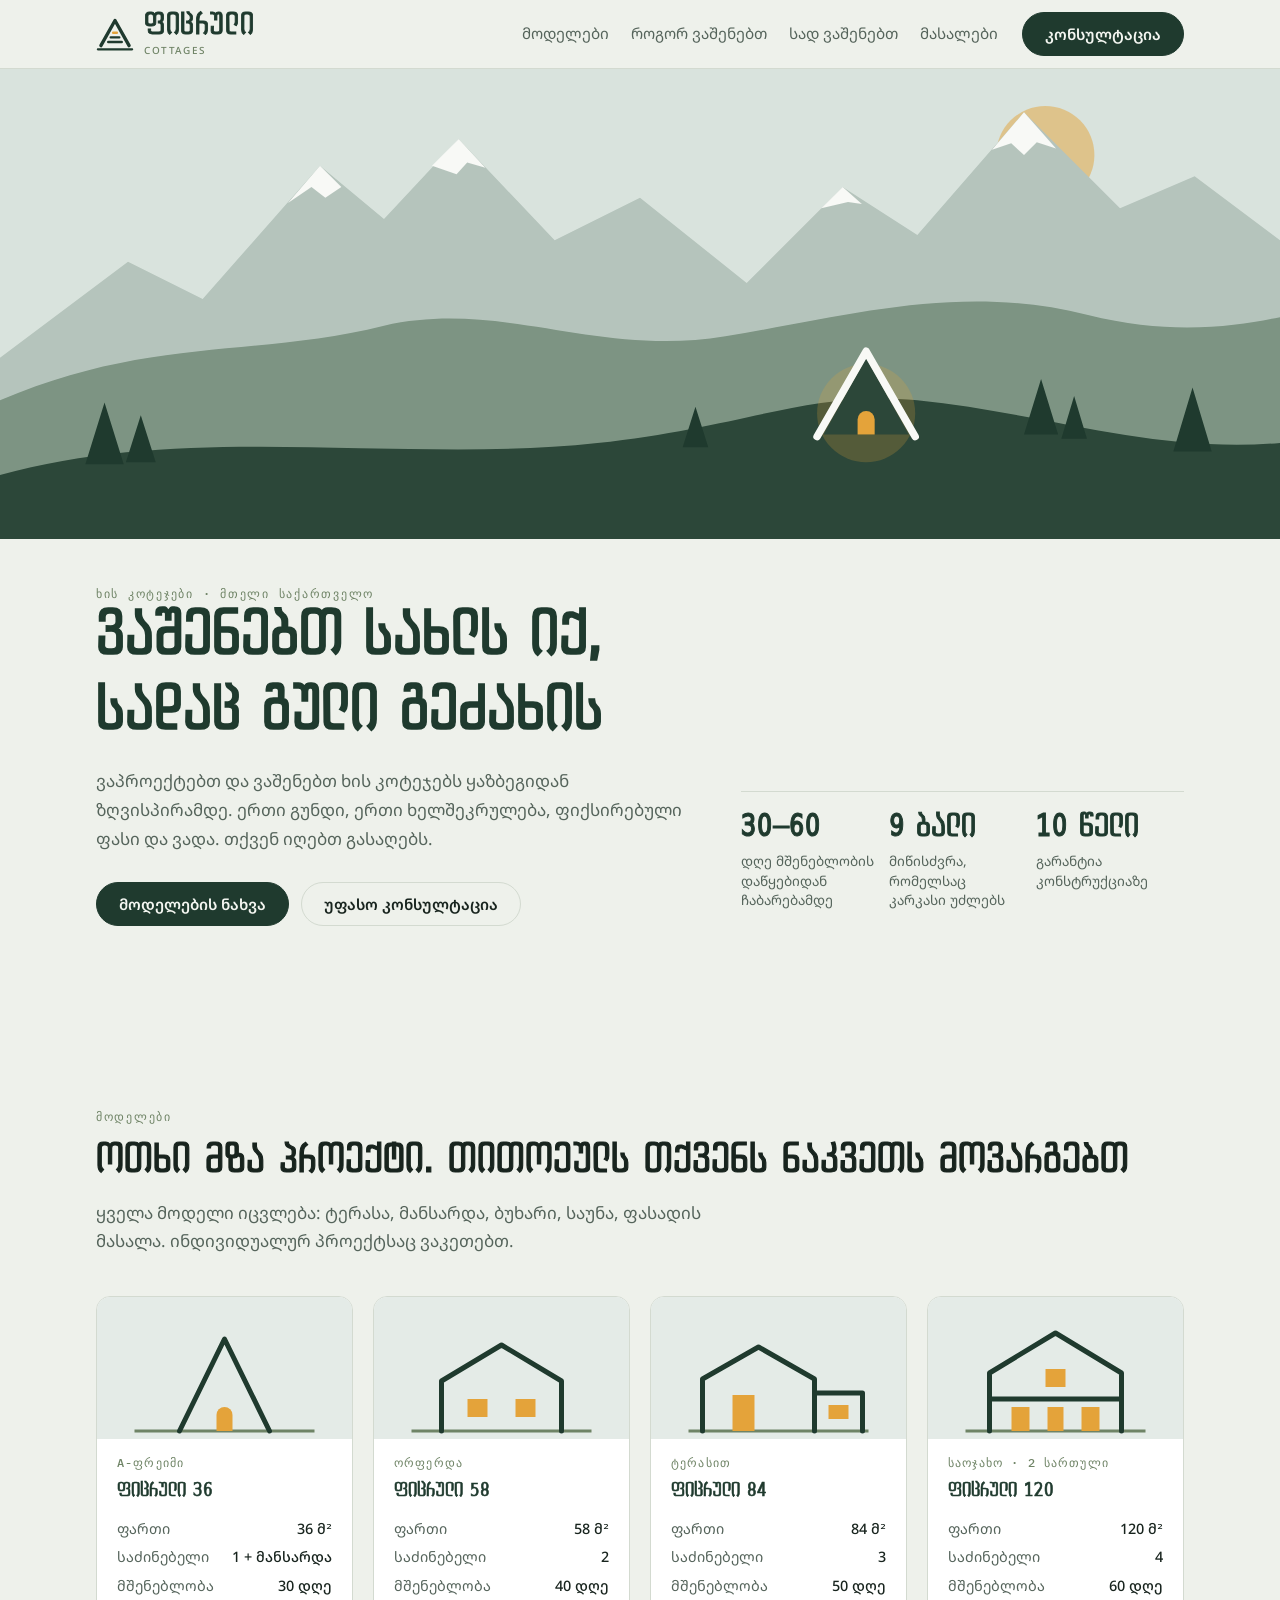
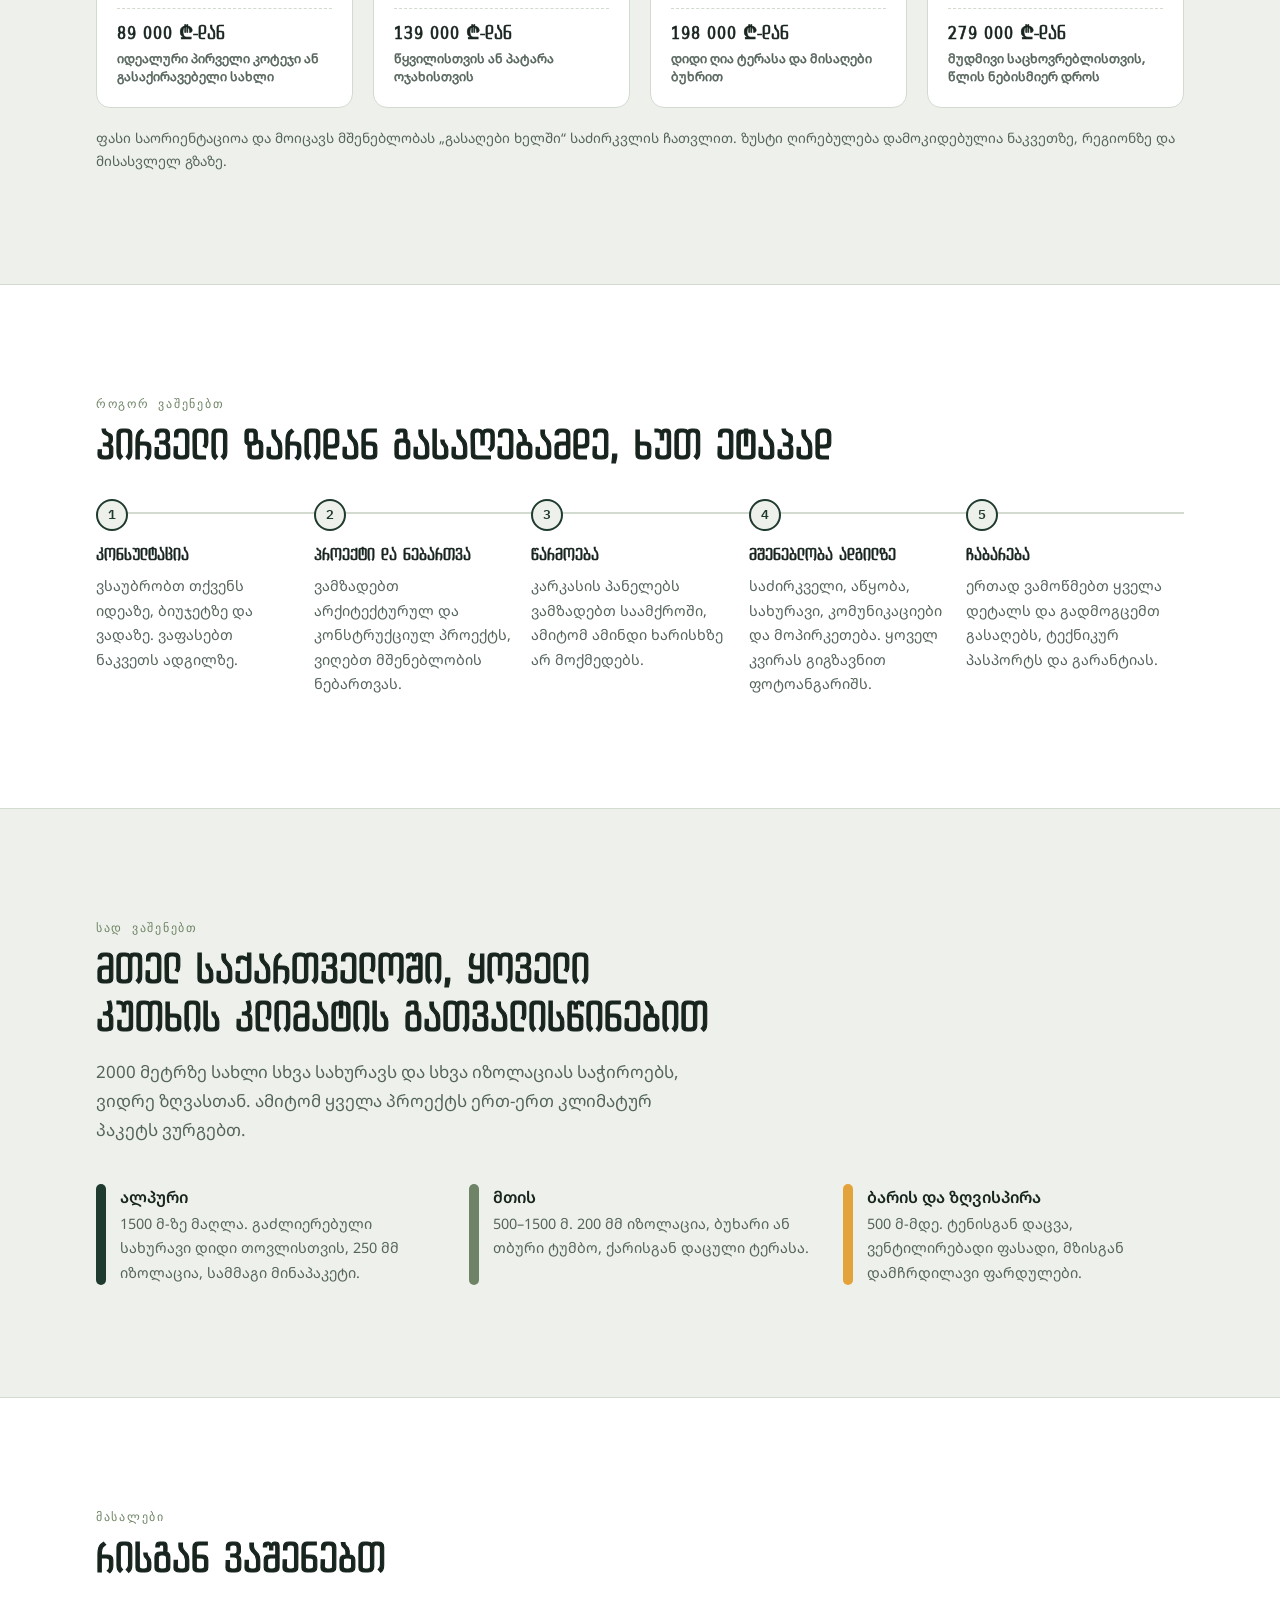
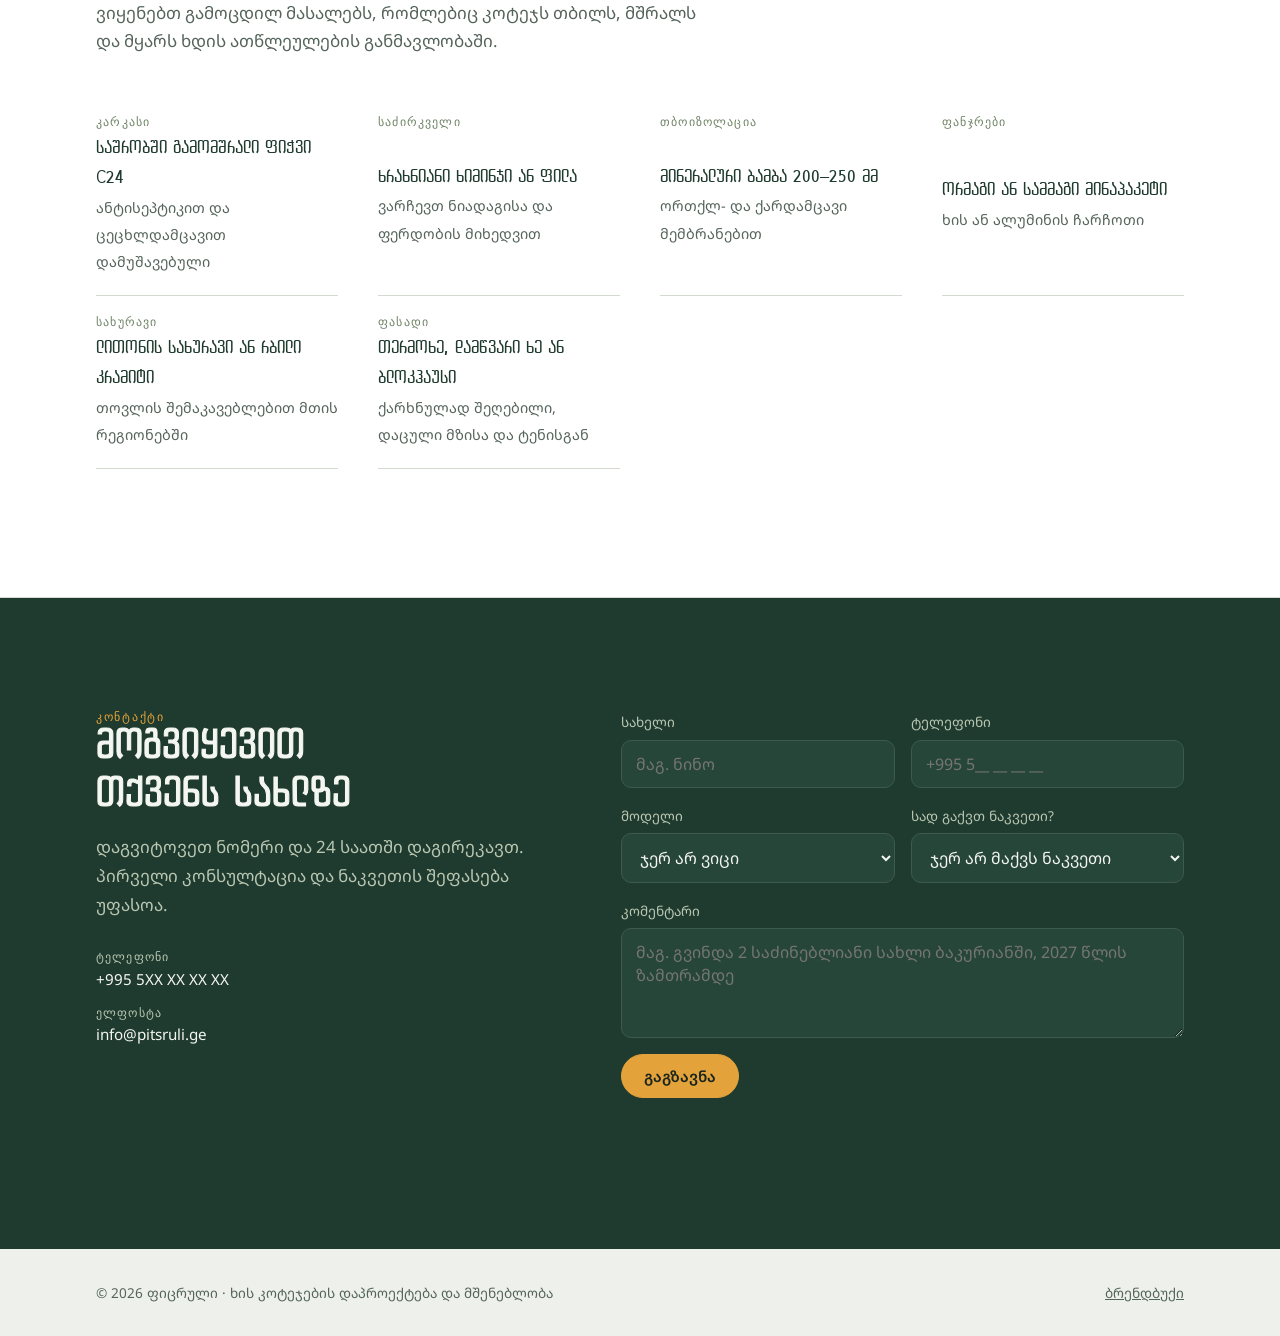
==== commit d32a2a61: "Thicken heading font and logo wordmark slightly Co-Authored-By: Claude Opus 5.5 <noreply@anthropic.c" ====
--- a/cottages/index.html
+++ b/cottages/index.html
@@ -200,6 +200,9 @@
 
 footer { padding-block: 32px; font-size: .85rem; color: var(--muted); }
 footer .wrap { display: flex; flex-wrap: wrap; gap: 16px 32px; align-items: center; justify-content: space-between; }
+
+/* Thicken the single-weight heading font a little. */
+h1, h2, h3, .brand b, .facts dt, .price { -webkit-text-stroke: .028em currentColor; }
 </style>
 </head>
 <body>
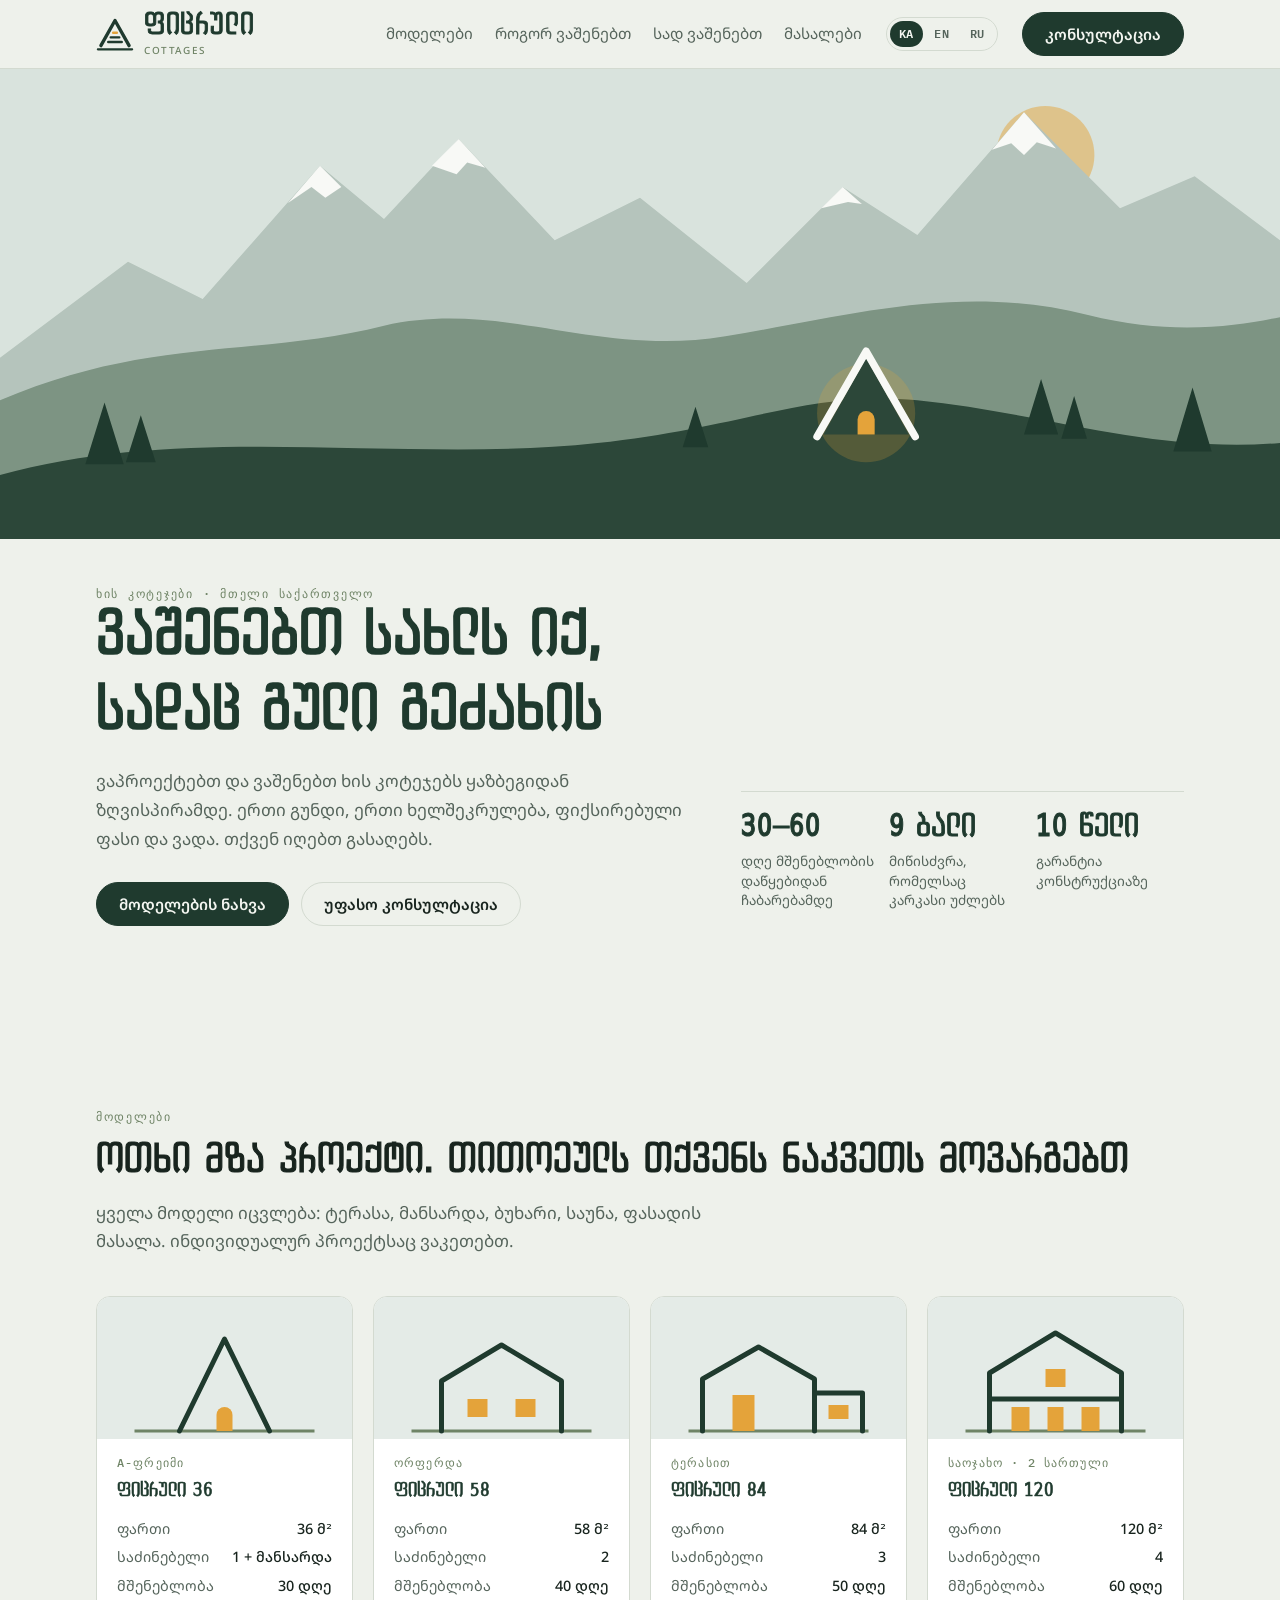
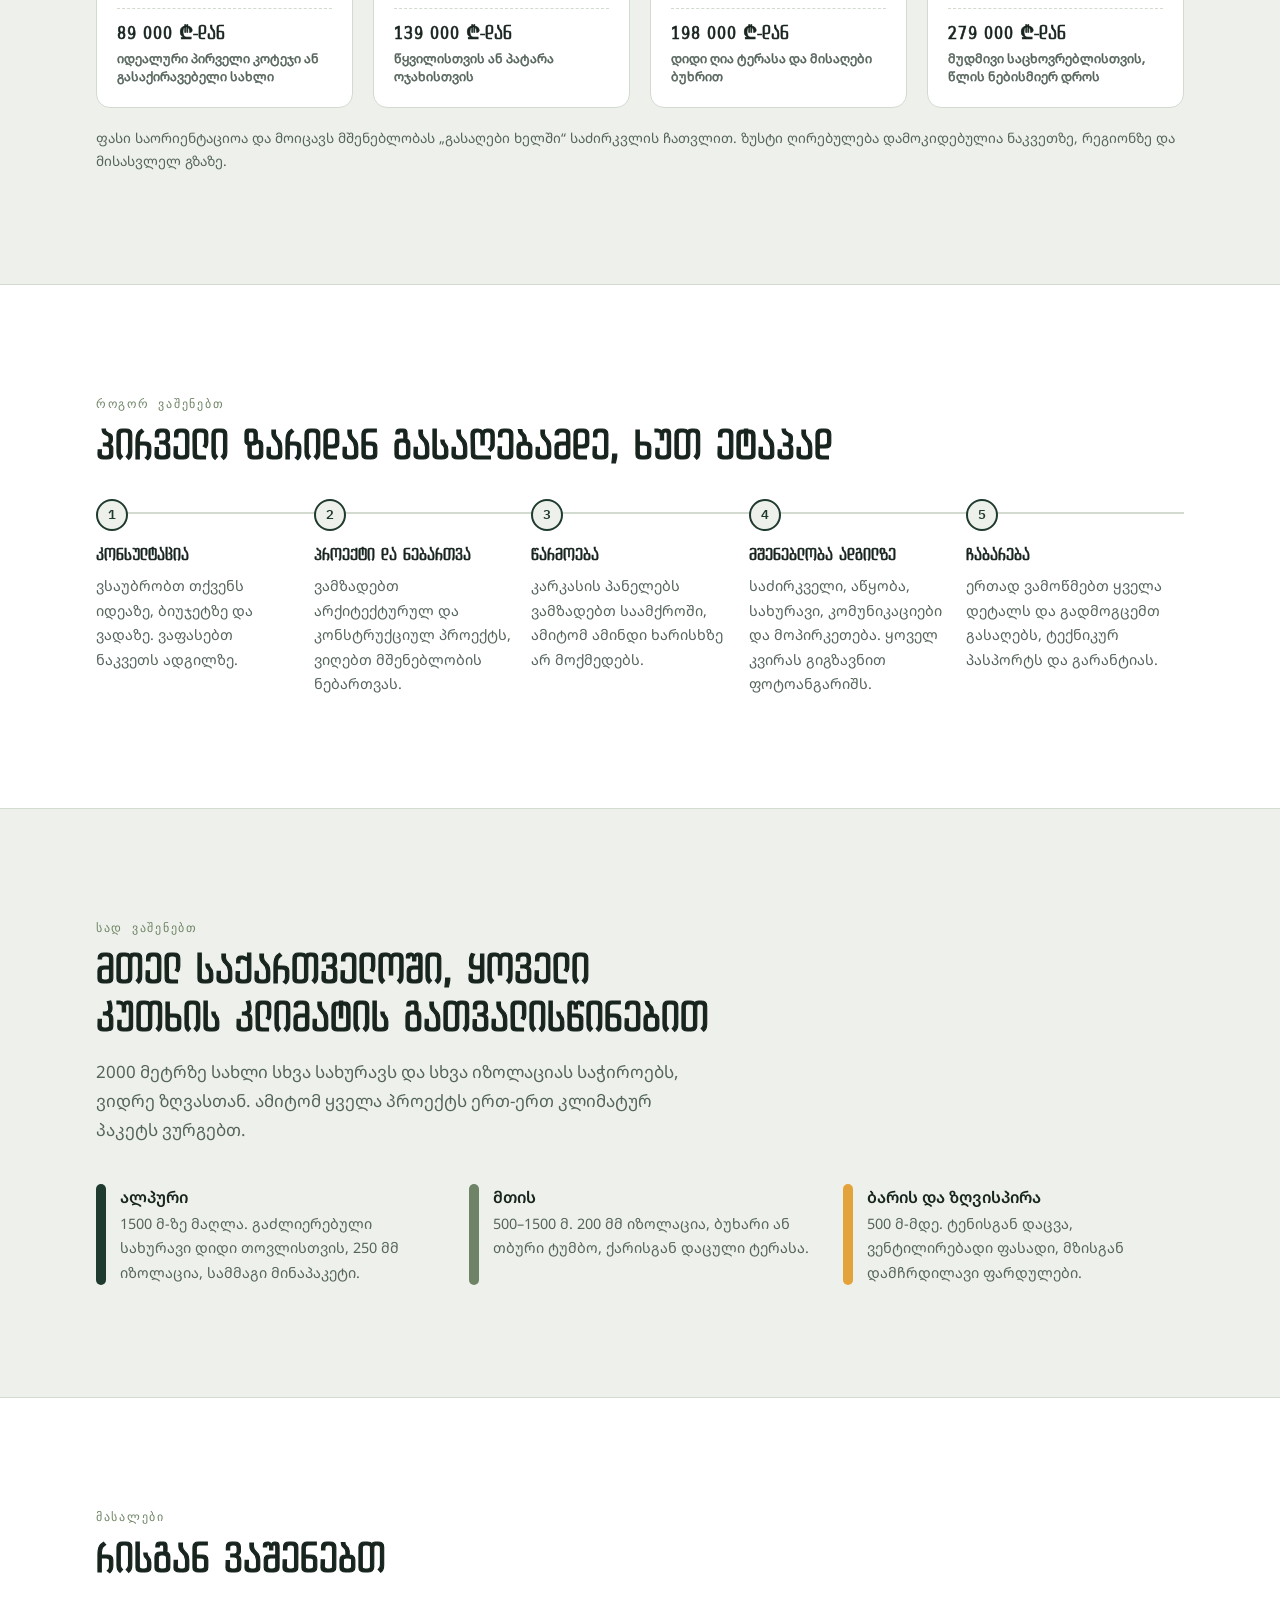
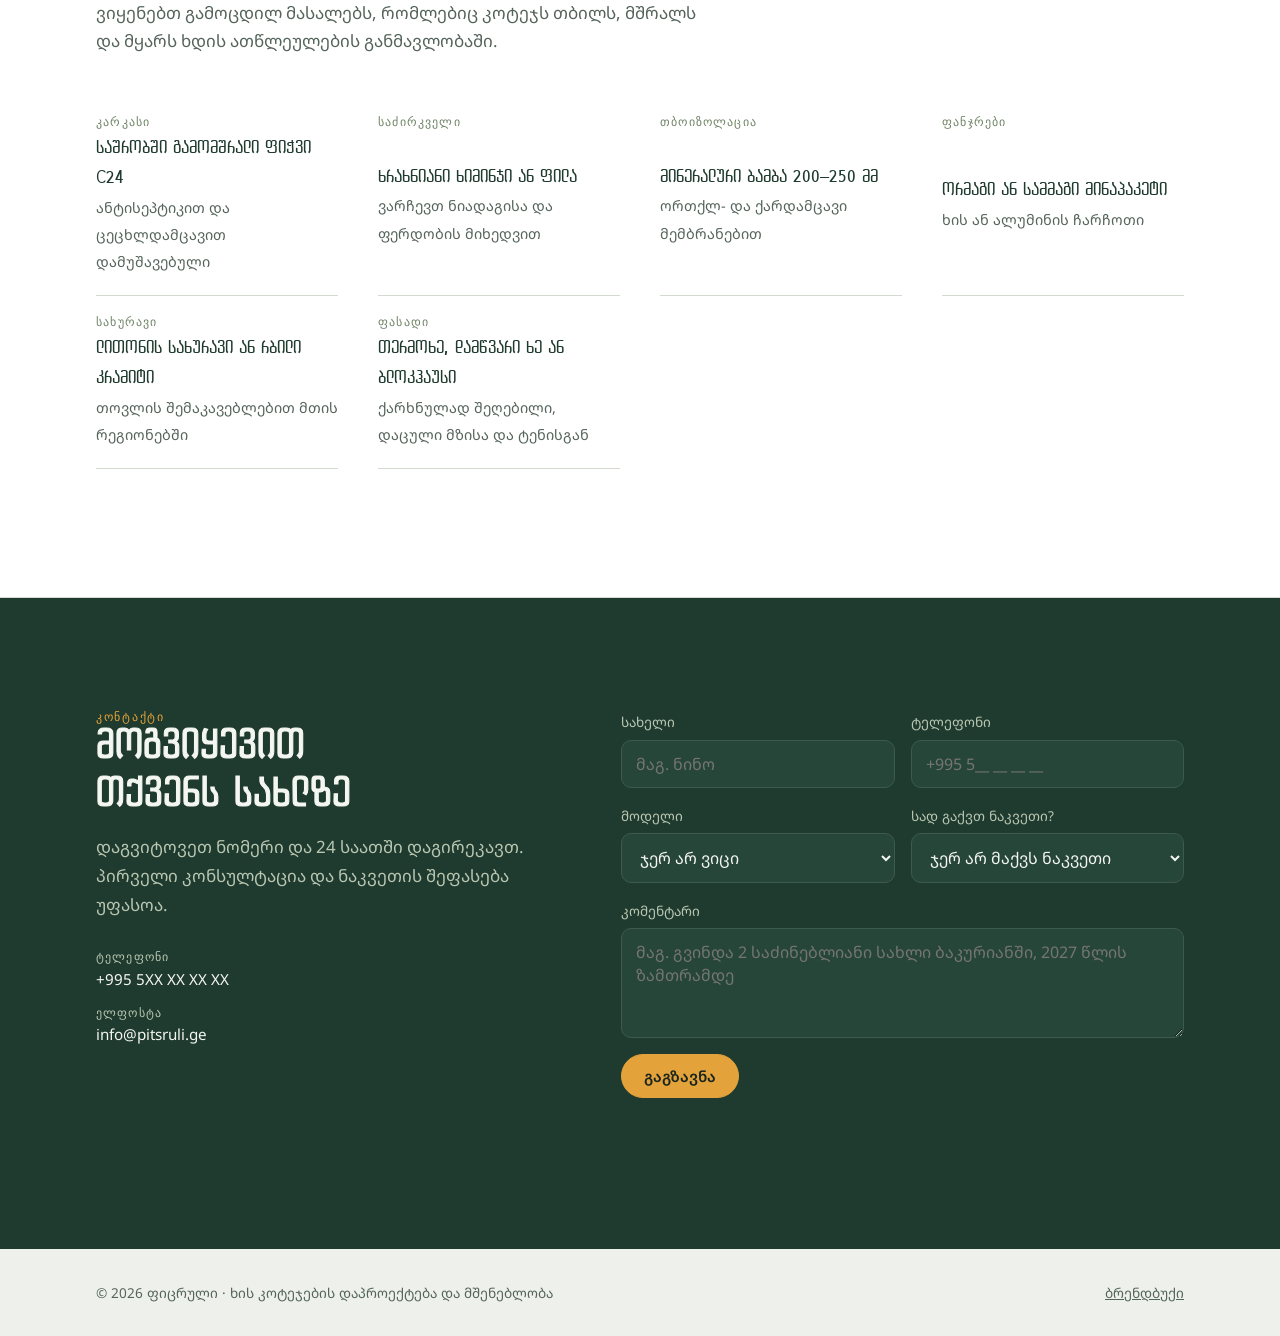
==== commit e7b388d5: "Make the cottage site trilingual (Georgian, English, Russian) Adds a KA/EN/RU switcher that remember" ====
--- a/cottages/index.html
+++ b/cottages/index.html
@@ -12,7 +12,7 @@
 <link rel="icon" type="image/svg+xml" href="assets/favicon.svg">
 <link rel="preconnect" href="https://fonts.googleapis.com">
 <link rel="preconnect" href="https://fonts.gstatic.com" crossorigin>
-<link href="https://fonts.googleapis.com/css2?family=Noto+Sans+Georgian:wght@400;500;600;700&family=Noto+Serif+Georgian:wght@600;700;800&family=IBM+Plex+Mono:wght@400;500&display=swap" rel="stylesheet">
+<link href="https://fonts.googleapis.com/css2?family=Noto+Sans+Georgian:wght@400;500;600;700&family=Noto+Serif+Georgian:wght@600;700;800&family=IBM+Plex+Mono:wght@400;500&family=Noto+Sans:wght@400;500;600;700&family=Oswald:wght@500;600&display=swap" rel="stylesheet">
 <style>
 @font-face { font-family: "BPG Tech 05 Caps"; src: url("fonts/bpg-tech-05-caps.woff2") format("woff2"); font-weight: 100 900; font-display: swap; }
 /* Layout: a landscape hero (Caucasus ridges + one lit cottage), then a calm single column of sections on a fog-green ground. */
@@ -92,7 +92,12 @@
 .btn { display: inline-flex; align-items: center; justify-content: center; gap: 8px; padding: 12px 22px; border-radius: 999px; border: 1.5px solid var(--btn-bg); background: var(--btn-bg); color: var(--btn-fg); font: 600 .95rem/1.2 var(--body); text-decoration: none; cursor: pointer; transition: transform .15s ease; }
 .btn:hover { transform: translateY(-1px); }
 .btn.ghost { background: transparent; color: var(--ink); border-color: var(--line); }
-@media (max-width: 860px) { .nav { display: none; } .site-header .btn { margin-left: auto; padding: 10px 16px; } }
+.lang { display: flex; gap: 2px; padding: 3px; border: 1px solid var(--line); border-radius: 999px; }
+.lang button { font: 600 .74rem/1 var(--mono); letter-spacing: .06em; color: var(--muted); background: transparent; border: 0; border-radius: 999px; padding: 7px 9px; cursor: pointer; }
+.lang button:hover { color: var(--ink); }
+.lang button[aria-pressed="true"] { background: var(--btn-bg); color: var(--btn-fg); }
+@media (max-width: 860px) { .nav { display: none; } .lang { margin-left: auto; } .site-header .btn { padding: 10px 16px; } }
+@media (max-width: 560px) { .head-cta { display: none; } }
 
 /* Hero */
 .hero { position: relative; overflow: hidden; background: var(--sky); }
@@ -203,23 +208,34 @@
 
 /* Thicken the single-weight heading font a little. */
 h1, h2, h3, .brand b, .facts dt, .price { -webkit-text-stroke: .028em currentColor; }
+
+/* English and Russian: the heading font has no Cyrillic, so both use Oswald (a similar narrow caps face). */
+:root:lang(en), :root:lang(ru) { --display: "Oswald", "Noto Sans", "Arial Narrow", sans-serif; --body: "Noto Sans", system-ui, sans-serif; }
+:lang(en) h1, :lang(en) h2, :lang(en) h3, :lang(ru) h1, :lang(ru) h2, :lang(ru) h3 { text-transform: uppercase; font-weight: 500; letter-spacing: .01em; -webkit-text-stroke: 0; }
+:lang(en) .brand b, :lang(ru) .brand b { font-family: "BPG Tech 05 Caps", serif; }
+:lang(en) .facts dt, :lang(en) .price, :lang(ru) .facts dt, :lang(ru) .price { font-weight: 500; -webkit-text-stroke: 0; }
 </style>
 </head>
 <body>
 
 <header class="site-header">
   <div class="wrap">
-    <a class="brand" href="#top" aria-label="ფიცრული — მთავარი">
+    <a class="brand" href="#top" aria-label="ფიცრული — მთავარი" data-i18n-aria="brand.aria">
       <svg viewBox="0 0 120 124" aria-hidden="true"><g fill="none" stroke="currentColor" stroke-linecap="round" stroke-linejoin="round"><path d="M14 100 L60 18 L106 100" stroke-width="11"/><path d="M54 58 H66" stroke="var(--glow)" stroke-width="8"/><path d="M46 73 H74 M38 88 H82" stroke-width="8"/><path d="M4 112 H116" stroke-width="7"/></g></svg>
       <span><b>ფიცრული</b><small>COTTAGES</small></span>
     </a>
-    <nav class="nav" aria-label="მთავარი მენიუ">
-      <a href="#models">მოდელები</a>
-      <a href="#process">როგორ ვაშენებთ</a>
-      <a href="#regions">სად ვაშენებთ</a>
-      <a href="#materials">მასალები</a>
+    <nav class="nav" aria-label="მთავარი მენიუ" data-i18n-aria="nav.aria">
+      <a href="#models" data-i18n="nav.models">მოდელები</a>
+      <a href="#process" data-i18n="nav.process">როგორ ვაშენებთ</a>
+      <a href="#regions" data-i18n="nav.regions">სად ვაშენებთ</a>
+      <a href="#materials" data-i18n="nav.materials">მასალები</a>
     </nav>
-    <a class="btn" href="#contact">კონსულტაცია</a>
+    <div class="lang" role="group" aria-label="ენა / Language / Язык">
+      <button type="button" data-lang="ka" aria-pressed="true">KA</button>
+      <button type="button" data-lang="en" aria-pressed="false">EN</button>
+      <button type="button" data-lang="ru" aria-pressed="false">RU</button>
+    </div>
+    <a class="btn head-cta" href="#contact" data-i18n="cta.consult">კონსულტაცია</a>
   </div>
 </header>
 
@@ -243,18 +259,18 @@
     <div class="hero-copy">
       <div class="wrap">
         <div>
-          <p class="eyebrow">ხის კოტეჯები · მთელი საქართველო</p>
-          <h1 id="hero-title">ვაშენებთ სახლს იქ, სადაც გული გეძახის</h1>
-          <p class="lead">ვაპროექტებთ და ვაშენებთ ხის კოტეჯებს ყაზბეგიდან ზღვისპირამდე. ერთი გუნდი, ერთი ხელშეკრულება, ფიქსირებული ფასი და ვადა. თქვენ იღებთ გასაღებს.</p>
+          <p class="eyebrow" data-i18n="hero.eyebrow">ხის კოტეჯები · მთელი საქართველო</p>
+          <h1 id="hero-title" data-i18n="hero.title">ვაშენებთ სახლს იქ, სადაც გული გეძახის</h1>
+          <p class="lead" data-i18n="hero.lead">ვაპროექტებთ და ვაშენებთ ხის კოტეჯებს ყაზბეგიდან ზღვისპირამდე. ერთი გუნდი, ერთი ხელშეკრულება, ფიქსირებული ფასი და ვადა. თქვენ იღებთ გასაღებს.</p>
           <div class="hero-actions">
-            <a class="btn" href="#models">მოდელების ნახვა</a>
-            <a class="btn ghost" href="#contact">უფასო კონსულტაცია</a>
+            <a class="btn" href="#models" data-i18n="hero.btn1">მოდელების ნახვა</a>
+            <a class="btn ghost" href="#contact" data-i18n="hero.btn2">უფასო კონსულტაცია</a>
           </div>
         </div>
         <dl class="facts">
-          <div><dt>30–60</dt><dd>დღე მშენებლობის დაწყებიდან ჩაბარებამდე</dd></div>
-          <div><dt>9 ბალი</dt><dd>მიწისძვრა, რომელსაც კარკასი უძლებს</dd></div>
-          <div><dt>10 წელი</dt><dd>გარანტია კონსტრუქციაზე</dd></div>
+          <div><dt>30–60</dt><dd data-i18n="f1.dd">დღე მშენებლობის დაწყებიდან ჩაბარებამდე</dd></div>
+          <div><dt data-i18n="f2.dt">9 ბალი</dt><dd data-i18n="f2.dd">მიწისძვრა, რომელსაც კარკასი უძლებს</dd></div>
+          <div><dt data-i18n="f3.dt">10 წელი</dt><dd data-i18n="f3.dd">გარანტია კონსტრუქციაზე</dd></div>
         </dl>
       </div>
     </div>
@@ -263,64 +279,64 @@
   <section class="section" id="models" aria-labelledby="models-title">
     <div class="wrap">
       <div class="section-head">
-        <p class="eyebrow">მოდელები</p>
-        <h2 id="models-title">ოთხი მზა პროექტი. თითოეულს თქვენს ნაკვეთს მოვარგებთ</h2>
-        <p class="lead">ყველა მოდელი იცვლება: ტერასა, მანსარდა, ბუხარი, საუნა, ფასადის მასალა. ინდივიდუალურ პროექტსაც ვაკეთებთ.</p>
+        <p class="eyebrow" data-i18n="nav.models">მოდელები</p>
+        <h2 id="models-title" data-i18n="models.title">ოთხი მზა პროექტი. თითოეულს თქვენს ნაკვეთს მოვარგებთ</h2>
+        <p class="lead" data-i18n="models.lead">ყველა მოდელი იცვლება: ტერასა, მანსარდა, ბუხარი, საუნა, ფასადის მასალა. ინდივიდუალურ პროექტსაც ვაკეთებთ.</p>
       </div>
       <div class="models">
         <article class="model">
           <figure><svg viewBox="0 0 200 120" aria-hidden="true"><path class="g" d="M10 112 H190"/><path class="r" d="M55 112 L100 20 L145 112"/><path class="w" d="M92 112 V96 a8 8 0 0 1 16 0 V112 Z"/></svg></figure>
           <div class="model-body">
-            <span class="tag">A-ფრეიმი</span>
-            <h3>ფიცრული 36</h3>
-            <dl class="specs"><dt>ფართი</dt><dd>36 მ²</dd><dt>საძინებელი</dt><dd>1 + მანსარდა</dd><dt>მშენებლობა</dt><dd>30 დღე</dd></dl>
-            <p class="price">89 000 ₾-დან<small>იდეალური პირველი კოტეჯი ან გასაქირავებელი სახლი</small></p>
+            <span class="tag" data-i18n="m1.tag">A-ფრეიმი</span>
+            <h3 data-i18n="m1.name">ფიცრული 36</h3>
+            <dl class="specs"><dt data-i18n="spec.area">ფართი</dt><dd data-i18n="m1.area">36 მ²</dd><dt data-i18n="spec.beds">საძინებელი</dt><dd data-i18n="m1.beds">1 + მანსარდა</dd><dt data-i18n="spec.build">მშენებლობა</dt><dd data-i18n="m1.days">30 დღე</dd></dl>
+            <p class="price"><span data-i18n="m1.price">89 000 ₾-დან</span><small data-i18n="m1.desc">იდეალური პირველი კოტეჯი ან გასაქირავებელი სახლი</small></p>
           </div>
         </article>
         <article class="model">
           <figure><svg viewBox="0 0 200 120" aria-hidden="true"><path class="g" d="M10 112 H190"/><path class="r" d="M40 112 V62 L100 26 L160 62 V112"/><path class="w" d="M66 80 h20 v18 h-20 Z M114 80 h20 v18 h-20 Z"/></svg></figure>
           <div class="model-body">
-            <span class="tag">ორფერდა</span>
-            <h3>ფიცრული 58</h3>
-            <dl class="specs"><dt>ფართი</dt><dd>58 მ²</dd><dt>საძინებელი</dt><dd>2</dd><dt>მშენებლობა</dt><dd>40 დღე</dd></dl>
-            <p class="price">139 000 ₾-დან<small>წყვილისთვის ან პატარა ოჯახისთვის</small></p>
+            <span class="tag" data-i18n="m2.tag">ორფერდა</span>
+            <h3 data-i18n="m2.name">ფიცრული 58</h3>
+            <dl class="specs"><dt data-i18n="spec.area">ფართი</dt><dd data-i18n="m2.area">58 მ²</dd><dt data-i18n="spec.beds">საძინებელი</dt><dd>2</dd><dt data-i18n="spec.build">მშენებლობა</dt><dd data-i18n="m2.days">40 დღე</dd></dl>
+            <p class="price"><span data-i18n="m2.price">139 000 ₾-დან</span><small data-i18n="m2.desc">წყვილისთვის ან პატარა ოჯახისთვის</small></p>
           </div>
         </article>
         <article class="model">
           <figure><svg viewBox="0 0 200 120" aria-hidden="true"><path class="g" d="M10 112 H190"/><path class="r" d="M24 112 V60 L80 28 L136 60 V112 M136 74 H184 V112"/><path class="w" d="M54 76 h22 v36 h-22 Z M150 86 h20 v14 h-20 Z"/></svg></figure>
           <div class="model-body">
-            <span class="tag">ტერასით</span>
-            <h3>ფიცრული 84</h3>
-            <dl class="specs"><dt>ფართი</dt><dd>84 მ²</dd><dt>საძინებელი</dt><dd>3</dd><dt>მშენებლობა</dt><dd>50 დღე</dd></dl>
-            <p class="price">198 000 ₾-დან<small>დიდი ღია ტერასა და მისაღები ბუხრით</small></p>
+            <span class="tag" data-i18n="m3.tag">ტერასით</span>
+            <h3 data-i18n="m3.name">ფიცრული 84</h3>
+            <dl class="specs"><dt data-i18n="spec.area">ფართი</dt><dd data-i18n="m3.area">84 მ²</dd><dt data-i18n="spec.beds">საძინებელი</dt><dd>3</dd><dt data-i18n="spec.build">მშენებლობა</dt><dd data-i18n="m3.days">50 დღე</dd></dl>
+            <p class="price"><span data-i18n="m3.price">198 000 ₾-დან</span><small data-i18n="m3.desc">დიდი ღია ტერასა და მისაღები ბუხრით</small></p>
           </div>
         </article>
         <article class="model">
           <figure><svg viewBox="0 0 200 120" aria-hidden="true"><path class="g" d="M10 112 H190"/><path class="r" d="M34 112 V54 L100 14 L166 54 V112 M34 80 H166"/><path class="w" d="M56 88 h18 v24 h-18 Z M92 88 h16 v24 h-16 Z M126 88 h18 v24 h-18 Z M90 50 h20 v18 h-20 Z"/></svg></figure>
           <div class="model-body">
-            <span class="tag">საოჯახო · 2 სართული</span>
-            <h3>ფიცრული 120</h3>
-            <dl class="specs"><dt>ფართი</dt><dd>120 მ²</dd><dt>საძინებელი</dt><dd>4</dd><dt>მშენებლობა</dt><dd>60 დღე</dd></dl>
-            <p class="price">279 000 ₾-დან<small>მუდმივი საცხოვრებლისთვის, წლის ნებისმიერ დროს</small></p>
+            <span class="tag" data-i18n="m4.tag">საოჯახო · 2 სართული</span>
+            <h3 data-i18n="m4.name">ფიცრული 120</h3>
+            <dl class="specs"><dt data-i18n="spec.area">ფართი</dt><dd data-i18n="m4.area">120 მ²</dd><dt data-i18n="spec.beds">საძინებელი</dt><dd>4</dd><dt data-i18n="spec.build">მშენებლობა</dt><dd data-i18n="m4.days">60 დღე</dd></dl>
+            <p class="price"><span data-i18n="m4.price">279 000 ₾-დან</span><small data-i18n="m4.desc">მუდმივი საცხოვრებლისთვის, წლის ნებისმიერ დროს</small></p>
           </div>
         </article>
       </div>
-      <p class="note">ფასი საორიენტაციოა და მოიცავს მშენებლობას „გასაღები ხელში“ საძირკვლის ჩათვლით. ზუსტი ღირებულება დამოკიდებულია ნაკვეთზე, რეგიონზე და მისასვლელ გზაზე.</p>
+      <p class="note" data-i18n="models.note">ფასი საორიენტაციოა და მოიცავს მშენებლობას „გასაღები ხელში“ საძირკვლის ჩათვლით. ზუსტი ღირებულება დამოკიდებულია ნაკვეთზე, რეგიონზე და მისასვლელ გზაზე.</p>
     </div>
   </section>
 
   <section class="section band" id="process" aria-labelledby="process-title">
     <div class="wrap">
       <div class="section-head">
-        <p class="eyebrow">როგორ ვაშენებთ</p>
-        <h2 id="process-title">პირველი ზარიდან გასაღებამდე, ხუთ ეტაპად</h2>
+        <p class="eyebrow" data-i18n="nav.process">როგორ ვაშენებთ</p>
+        <h2 id="process-title" data-i18n="process.title">პირველი ზარიდან გასაღებამდე, ხუთ ეტაპად</h2>
       </div>
       <ol class="steps">
-        <li><h3>კონსულტაცია</h3><p>ვსაუბრობთ თქვენს იდეაზე, ბიუჯეტზე და ვადაზე. ვაფასებთ ნაკვეთს ადგილზე.</p></li>
-        <li><h3>პროექტი და ნებართვა</h3><p>ვამზადებთ არქიტექტურულ და კონსტრუქციულ პროექტს, ვიღებთ მშენებლობის ნებართვას.</p></li>
-        <li><h3>წარმოება</h3><p>კარკასის პანელებს ვამზადებთ საამქროში, ამიტომ ამინდი ხარისხზე არ მოქმედებს.</p></li>
-        <li><h3>მშენებლობა ადგილზე</h3><p>საძირკველი, აწყობა, სახურავი, კომუნიკაციები და მოპირკეთება. ყოველ კვირას გიგზავნით ფოტოანგარიშს.</p></li>
-        <li><h3>ჩაბარება</h3><p>ერთად ვამოწმებთ ყველა დეტალს და გადმოგცემთ გასაღებს, ტექნიკურ პასპორტს და გარანტიას.</p></li>
+        <li><h3 data-i18n="s1.h">კონსულტაცია</h3><p data-i18n="s1.p">ვსაუბრობთ თქვენს იდეაზე, ბიუჯეტზე და ვადაზე. ვაფასებთ ნაკვეთს ადგილზე.</p></li>
+        <li><h3 data-i18n="s2.h">პროექტი და ნებართვა</h3><p data-i18n="s2.p">ვამზადებთ არქიტექტურულ და კონსტრუქციულ პროექტს, ვიღებთ მშენებლობის ნებართვას.</p></li>
+        <li><h3 data-i18n="s3.h">წარმოება</h3><p data-i18n="s3.p">კარკასის პანელებს ვამზადებთ საამქროში, ამიტომ ამინდი ხარისხზე არ მოქმედებს.</p></li>
+        <li><h3 data-i18n="s4.h">მშენებლობა ადგილზე</h3><p data-i18n="s4.p">საძირკველი, აწყობა, სახურავი, კომუნიკაციები და მოპირკეთება. ყოველ კვირას გიგზავნით ფოტოანგარიშს.</p></li>
+        <li><h3 data-i18n="s5.h">ჩაბარება</h3><p data-i18n="s5.p">ერთად ვამოწმებთ ყველა დეტალს და გადმოგცემთ გასაღებს, ტექნიკურ პასპორტს და გარანტიას.</p></li>
       </ol>
     </div>
   </section>
@@ -329,14 +345,14 @@
     <div class="wrap">
       <div>
         <div class="section-head">
-          <p class="eyebrow">სად ვაშენებთ</p>
-          <h2 id="regions-title">მთელ საქართველოში, ყოველი კუთხის კლიმატის გათვალისწინებით</h2>
-          <p class="lead">2000 მეტრზე სახლი სხვა სახურავს და სხვა იზოლაციას საჭიროებს, ვიდრე ზღვასთან. ამიტომ ყველა პროექტს ერთ-ერთ კლიმატურ პაკეტს ვურგებთ.</p>
+          <p class="eyebrow" data-i18n="nav.regions">სად ვაშენებთ</p>
+          <h2 id="regions-title" data-i18n="regions.title">მთელ საქართველოში, ყოველი კუთხის კლიმატის გათვალისწინებით</h2>
+          <p class="lead" data-i18n="regions.lead">2000 მეტრზე სახლი სხვა სახურავს და სხვა იზოლაციას საჭიროებს, ვიდრე ზღვასთან. ამიტომ ყველა პროექტს ერთ-ერთ კლიმატურ პაკეტს ვურგებთ.</p>
         </div>
         <div class="packages">
-          <div class="pkg"><i class="k-alp"></i><div><b>ალპური</b><p>1500 მ-ზე მაღლა. გაძლიერებული სახურავი დიდი თოვლისთვის, 250 მმ იზოლაცია, სამმაგი მინაპაკეტი.</p></div></div>
-          <div class="pkg"><i class="k-mt"></i><div><b>მთის</b><p>500–1500 მ. 200 მმ იზოლაცია, ბუხარი ან თბური ტუმბო, ქარისგან დაცული ტერასა.</p></div></div>
-          <div class="pkg"><i class="k-low"></i><div><b>ბარის და ზღვისპირა</b><p>500 მ-მდე. ტენისგან დაცვა, ვენტილირებადი ფასადი, მზისგან დამჩრდილავი ფარდულები.</p></div></div>
+          <div class="pkg"><i class="k-alp"></i><div><b data-i18n="pkg1.h">ალპური</b><p data-i18n="pkg1.p">1500 მ-ზე მაღლა. გაძლიერებული სახურავი დიდი თოვლისთვის, 250 მმ იზოლაცია, სამმაგი მინაპაკეტი.</p></div></div>
+          <div class="pkg"><i class="k-mt"></i><div><b data-i18n="pkg2.h">მთის</b><p data-i18n="pkg2.p">500–1500 მ. 200 მმ იზოლაცია, ბუხარი ან თბური ტუმბო, ქარისგან დაცული ტერასა.</p></div></div>
+          <div class="pkg"><i class="k-low"></i><div><b data-i18n="pkg3.h">ბარის და ზღვისპირა</b><p data-i18n="pkg3.p">500 მ-მდე. ტენისგან დაცვა, ვენტილირებადი ფასადი, მზისგან დამჩრდილავი ფარდულები.</p></div></div>
         </div>
       </div>
     </div>
@@ -345,17 +361,17 @@
   <section class="section band" id="materials" aria-labelledby="materials-title">
     <div class="wrap">
       <div class="section-head">
-        <p class="eyebrow">მასალები</p>
-        <h2 id="materials-title">რისგან ვაშენებთ</h2>
-        <p class="lead">ვიყენებთ გამოცდილ მასალებს, რომლებიც კოტეჯს თბილს, მშრალს და მყარს ხდის ათწლეულების განმავლობაში.</p>
+        <p class="eyebrow" data-i18n="nav.materials">მასალები</p>
+        <h2 id="materials-title" data-i18n="materials.title">რისგან ვაშენებთ</h2>
+        <p class="lead" data-i18n="materials.lead">ვიყენებთ გამოცდილ მასალებს, რომლებიც კოტეჯს თბილს, მშრალს და მყარს ხდის ათწლეულების განმავლობაში.</p>
       </div>
       <dl class="mat-grid">
-        <div class="mat"><dt>კარკასი</dt><dd><b>საშრობში გამომშრალი ფიჭვი C24</b><span>ანტისეპტიკით და ცეცხლდამცავით დამუშავებული</span></dd></div>
-        <div class="mat"><dt>საძირკველი</dt><dd><b>ხრახნიანი ხიმინჯი ან ფილა</b><span>ვარჩევთ ნიადაგისა და ფერდობის მიხედვით</span></dd></div>
-        <div class="mat"><dt>თბოიზოლაცია</dt><dd><b>მინერალური ბამბა 200–250 მმ</b><span>ორთქლ- და ქარდამცავი მემბრანებით</span></dd></div>
-        <div class="mat"><dt>ფანჯრები</dt><dd><b>ორმაგი ან სამმაგი მინაპაკეტი</b><span>ხის ან ალუმინის ჩარჩოთი</span></dd></div>
-        <div class="mat"><dt>სახურავი</dt><dd><b>ლითონის სახურავი ან რბილი კრამიტი</b><span>თოვლის შემაკავებლებით მთის რეგიონებში</span></dd></div>
-        <div class="mat"><dt>ფასადი</dt><dd><b>თერმოხე, დამწვარი ხე ან ბლოკჰაუსი</b><span>ქარხნულად შეღებილი, დაცული მზისა და ტენისგან</span></dd></div>
+        <div class="mat"><dt data-i18n="mat1.dt">კარკასი</dt><dd><b data-i18n="mat1.b">საშრობში გამომშრალი ფიჭვი C24</b><span data-i18n="mat1.s">ანტისეპტიკით და ცეცხლდამცავით დამუშავებული</span></dd></div>
+        <div class="mat"><dt data-i18n="mat2.dt">საძირკველი</dt><dd><b data-i18n="mat2.b">ხრახნიანი ხიმინჯი ან ფილა</b><span data-i18n="mat2.s">ვარჩევთ ნიადაგისა და ფერდობის მიხედვით</span></dd></div>
+        <div class="mat"><dt data-i18n="mat3.dt">თბოიზოლაცია</dt><dd><b data-i18n="mat3.b">მინერალური ბამბა 200–250 მმ</b><span data-i18n="mat3.s">ორთქლ- და ქარდამცავი მემბრანებით</span></dd></div>
+        <div class="mat"><dt data-i18n="mat4.dt">ფანჯრები</dt><dd><b data-i18n="mat4.b">ორმაგი ან სამმაგი მინაპაკეტი</b><span data-i18n="mat4.s">ხის ან ალუმინის ჩარჩოთი</span></dd></div>
+        <div class="mat"><dt data-i18n="mat5.dt">სახურავი</dt><dd><b data-i18n="mat5.b">ლითონის სახურავი ან რბილი კრამიტი</b><span data-i18n="mat5.s">თოვლის შემაკავებლებით მთის რეგიონებში</span></dd></div>
+        <div class="mat"><dt data-i18n="mat6.dt">ფასადი</dt><dd><b data-i18n="mat6.b">თერმოხე, დამწვარი ხე ან ბლოკჰაუსი</b><span data-i18n="mat6.s">ქარხნულად შეღებილი, დაცული მზისა და ტენისგან</span></dd></div>
       </dl>
     </div>
   </section>
@@ -363,29 +379,29 @@
   <section class="section contact" id="contact" aria-labelledby="contact-title">
     <div class="wrap">
       <div>
-        <p class="eyebrow">კონტაქტი</p>
-        <h2 id="contact-title">მოგვიყევით თქვენს სახლზე</h2>
-        <p class="lead">დაგვიტოვეთ ნომერი და 24 საათში დაგირეკავთ. პირველი კონსულტაცია და ნაკვეთის შეფასება უფასოა.</p>
+        <p class="eyebrow" data-i18n="contact.eyebrow">კონტაქტი</p>
+        <h2 id="contact-title" data-i18n="contact.title">მოგვიყევით თქვენს სახლზე</h2>
+        <p class="lead" data-i18n="contact.lead">დაგვიტოვეთ ნომერი და 24 საათში დაგირეკავთ. პირველი კონსულტაცია და ნაკვეთის შეფასება უფასოა.</p>
         <div class="contact-info">
-          <div><span>ტელეფონი</span>+995 5XX XX XX XX</div>
-          <div><span>ელფოსტა</span>info@pitsruli.ge</div>
+          <div><span data-i18n="form.phone">ტელეფონი</span>+995 5XX XX XX XX</div>
+          <div><span data-i18n="contact.email">ელფოსტა</span>info@pitsruli.ge</div>
         </div>
       </div>
       <form id="lead-form" novalidate>
-        <label>სახელი<input id="f-name" name="name" autocomplete="name" required placeholder="მაგ. ნინო"></label>
-        <label>ტელეფონი<input id="f-phone" name="phone" type="tel" autocomplete="tel" required placeholder="+995 5__ __ __ __"></label>
-        <label>მოდელი
+        <label><span data-i18n="form.name">სახელი</span><input id="f-name" name="name" autocomplete="name" required placeholder="მაგ. ნინო" data-i18n-ph="form.name.ph"></label>
+        <label><span data-i18n="form.phone">ტელეფონი</span><input id="f-phone" name="phone" type="tel" autocomplete="tel" required placeholder="+995 5__ __ __ __"></label>
+        <label><span data-i18n="form.model">მოდელი</span>
           <select id="f-model" name="model">
-            <option>ჯერ არ ვიცი</option><option>ფიცრული 36</option><option>ფიცრული 58</option><option>ფიცრული 84</option><option>ფიცრული 120</option><option>ინდივიდუალური პროექტი</option>
+            <option value="unsure" data-i18n="opt.unsure">ჯერ არ ვიცი</option><option value="36" data-i18n="m1.name">ფიცრული 36</option><option value="58" data-i18n="m2.name">ფიცრული 58</option><option value="84" data-i18n="m3.name">ფიცრული 84</option><option value="120" data-i18n="m4.name">ფიცრული 120</option><option value="custom" data-i18n="opt.custom">ინდივიდუალური პროექტი</option>
           </select>
         </label>
-        <label>სად გაქვთ ნაკვეთი?
+        <label><span data-i18n="form.region">სად გაქვთ ნაკვეთი?</span>
           <select id="f-region" name="region">
-            <option>ჯერ არ მაქვს ნაკვეთი</option><option>მცხეთა-მთიანეთი</option><option>სამცხე-ჯავახეთი</option><option>აჭარა</option><option>გურია</option><option>სამეგრელო-ზემო სვანეთი</option><option>რაჭა-ლეჩხუმი</option><option>იმერეთი</option><option>კახეთი</option><option>შიდა ქართლი</option><option>ქვემო ქართლი</option><option>თბილისი</option>
+            <option value="none" data-i18n="r.none">ჯერ არ მაქვს ნაკვეთი</option><option value="mtskheta-mtianeti" data-i18n="r.mm">მცხეთა-მთიანეთი</option><option value="samtskhe-javakheti" data-i18n="r.sj">სამცხე-ჯავახეთი</option><option value="adjara" data-i18n="r.aj">აჭარა</option><option value="guria" data-i18n="r.gu">გურია</option><option value="samegrelo-zemo-svaneti" data-i18n="r.sz">სამეგრელო-ზემო სვანეთი</option><option value="racha-lechkhumi" data-i18n="r.rl">რაჭა-ლეჩხუმი</option><option value="imereti" data-i18n="r.im">იმერეთი</option><option value="kakheti" data-i18n="r.ka">კახეთი</option><option value="shida-kartli" data-i18n="r.sk">შიდა ქართლი</option><option value="kvemo-kartli" data-i18n="r.kk">ქვემო ქართლი</option><option value="tbilisi" data-i18n="r.tb">თბილისი</option>
           </select>
         </label>
-        <label class="full">კომენტარი<textarea id="f-msg" name="message" placeholder="მაგ. გვინდა 2 საძინებლიანი სახლი ბაკურიანში, 2027 წლის ზამთრამდე"></textarea></label>
-        <div class="full"><button class="btn" type="submit">გაგზავნა</button></div>
+        <label class="full"><span data-i18n="form.msg">კომენტარი</span><textarea id="f-msg" name="message" placeholder="მაგ. გვინდა 2 საძინებლიანი სახლი ბაკურიანში, 2027 წლის ზამთრამდე" data-i18n-ph="form.msg.ph"></textarea></label>
+        <div class="full"><button class="btn" type="submit" data-i18n="form.send">გაგზავნა</button></div>
         <p class="form-msg" id="form-msg" role="status" aria-live="polite"></p>
       </form>
     </div>
@@ -394,25 +410,173 @@
 
 <footer>
   <div class="wrap">
-    <span>© 2026 ფიცრული · ხის კოტეჯების დაპროექტება და მშენებლობა</span>
-    <a href="brandbook.html">ბრენდბუქი</a>
+    <span data-i18n="footer.text">© 2026 ფიცრული · ხის კოტეჯების დაპროექტება და მშენებლობა</span>
+    <a href="brandbook.html" data-i18n="footer.bb">ბრენდბუქი</a>
   </div>
 </footer>
 
 <script>
+(function () {
+  // Georgian text lives in the markup; English and Russian are below.
+  var I18N = {
+    en: {
+      'meta.title': 'Pitsruli — Wooden Cottages in Georgia',
+      'meta.desc': 'Pitsruli designs and builds wooden cottages all over Georgia, from Kazbegi to the Black Sea coast. One team, one contract, turnkey.',
+      'brand.aria': 'Pitsruli — home', 'nav.aria': 'Main menu',
+      'nav.models': 'Models', 'nav.process': 'How we build', 'nav.regions': 'Where we build', 'nav.materials': 'Materials',
+      'cta.consult': 'Consultation',
+      'hero.eyebrow': 'Wooden cottages · All of Georgia',
+      'hero.title': 'We build homes where your heart belongs',
+      'hero.lead': 'We design and build wooden cottages from Kazbegi to the Black Sea coast. One team, one contract, a fixed price and timeline. You get the keys.',
+      'hero.btn1': 'See the models', 'hero.btn2': 'Free consultation',
+      'f1.dd': 'days from the start of construction to handover',
+      'f2.dt': '9 points', 'f2.dd': 'earthquake intensity the frame withstands',
+      'f3.dt': '10 years', 'f3.dd': 'structural warranty',
+      'models.title': 'Four ready-made designs, each adapted to your plot',
+      'models.lead': 'Every model can be changed: terrace, loft, fireplace, sauna, facade material. We also do custom designs.',
+      'spec.area': 'Area', 'spec.beds': 'Bedrooms', 'spec.build': 'Construction',
+      'm1.tag': 'A-frame', 'm1.name': 'Pitsruli 36', 'm1.area': '36 m²', 'm1.beds': '1 + loft', 'm1.days': '30 days', 'm1.price': 'from ₾89,000', 'm1.desc': 'A perfect first cottage or rental home',
+      'm2.tag': 'Gable roof', 'm2.name': 'Pitsruli 58', 'm2.area': '58 m²', 'm2.days': '40 days', 'm2.price': 'from ₾139,000', 'm2.desc': 'For a couple or a small family',
+      'm3.tag': 'With terrace', 'm3.name': 'Pitsruli 84', 'm3.area': '84 m²', 'm3.days': '50 days', 'm3.price': 'from ₾198,000', 'm3.desc': 'A large open terrace and a living room with a fireplace',
+      'm4.tag': 'Family · 2 floors', 'm4.name': 'Pitsruli 120', 'm4.area': '120 m²', 'm4.days': '60 days', 'm4.price': 'from ₾279,000', 'm4.desc': 'For year-round living',
+      'models.note': 'Prices are indicative and include turnkey construction with the foundation. The exact cost depends on the plot, the region and the access road.',
+      'process.title': 'From the first call to the keys, in five steps',
+      's1.h': 'Consultation', 's1.p': 'We discuss your idea, budget and timeline, and assess the plot on site.',
+      's2.h': 'Design and permit', 's2.p': 'We prepare the architectural and structural design and obtain the building permit.',
+      's3.h': 'Production', 's3.p': 'We make the frame panels in our workshop, so the weather doesn’t affect quality.',
+      's4.h': 'On-site construction', 's4.p': 'Foundation, assembly, roof, utilities and finishing. Every week we send you a photo report.',
+      's5.h': 'Handover', 's5.p': 'We check every detail together and hand over the keys, the technical passport and the warranty.',
+      'regions.title': 'All over Georgia, adapted to each region’s climate',
+      'regions.lead': 'A house at 2,000 metres needs a different roof and insulation than one by the sea. That’s why every design gets one of three climate packages.',
+      'pkg1.h': 'Alpine', 'pkg1.p': 'Above 1,500 m. Reinforced roof for heavy snow, 250 mm insulation, triple glazing.',
+      'pkg2.h': 'Mountain', 'pkg2.p': '500–1,500 m. 200 mm insulation, a fireplace or heat pump, a wind-sheltered terrace.',
+      'pkg3.h': 'Lowland and coastal', 'pkg3.p': 'Below 500 m. Moisture protection, a ventilated facade, sun-shading canopies.',
+      'materials.title': 'What we build with',
+      'materials.lead': 'We use proven materials that keep a cottage warm, dry and solid for decades.',
+      'mat1.dt': 'Frame', 'mat1.b': 'Kiln-dried pine, grade C24', 'mat1.s': 'Treated with antiseptic and fire retardant',
+      'mat2.dt': 'Foundation', 'mat2.b': 'Screw piles or a slab', 'mat2.s': 'Chosen according to the soil and slope',
+      'mat3.dt': 'Insulation', 'mat3.b': 'Mineral wool, 200–250 mm', 'mat3.s': 'With vapour and wind barrier membranes',
+      'mat4.dt': 'Windows', 'mat4.b': 'Double or triple glazing', 'mat4.s': 'Wooden or aluminium frames',
+      'mat5.dt': 'Roof', 'mat5.b': 'Metal roofing or soft shingles', 'mat5.s': 'With snow guards in mountain regions',
+      'mat6.dt': 'Facade', 'mat6.b': 'Thermowood, charred wood or block house', 'mat6.s': 'Factory-painted, protected from sun and moisture',
+      'contact.eyebrow': 'Contact', 'contact.title': 'Tell us about your home',
+      'contact.lead': 'Leave your number and we’ll call you within 24 hours. The first consultation and plot assessment are free.',
+      'contact.email': 'Email',
+      'form.name': 'Name', 'form.name.ph': 'e.g. Nino', 'form.phone': 'Phone', 'form.model': 'Model', 'form.region': 'Where is your plot?',
+      'form.msg': 'Comment', 'form.msg.ph': 'e.g. We’d like a 2-bedroom house in Bakuriani before winter 2027', 'form.send': 'Send',
+      'opt.unsure': 'Not sure yet', 'opt.custom': 'Custom design',
+      'r.none': 'I don’t have a plot yet', 'r.mm': 'Mtskheta-Mtianeti', 'r.sj': 'Samtskhe-Javakheti', 'r.aj': 'Adjara', 'r.gu': 'Guria', 'r.sz': 'Samegrelo-Zemo Svaneti', 'r.rl': 'Racha-Lechkhumi', 'r.im': 'Imereti', 'r.ka': 'Kakheti', 'r.sk': 'Shida Kartli', 'r.kk': 'Kvemo Kartli', 'r.tb': 'Tbilisi',
+      'form.err': 'Please enter your name and full phone number.',
+      'form.ok': 'Thank you, {name}! We’ll call you within 24 hours at {phone}.',
+      'footer.text': '© 2026 Pitsruli · Wooden cottage design and construction', 'footer.bb': 'Brand book'
+    },
+    ru: {
+      'meta.title': 'Пицрули — деревянные коттеджи в Грузии',
+      'meta.desc': 'Пицрули проектирует и строит деревянные коттеджи по всей Грузии, от Казбеги до черноморского побережья. Одна команда, один договор, под ключ.',
+      'brand.aria': 'Пицрули — главная', 'nav.aria': 'Главное меню',
+      'nav.models': 'Модели', 'nav.process': 'Как мы строим', 'nav.regions': 'Где мы строим', 'nav.materials': 'Материалы',
+      'cta.consult': 'Консультация',
+      'hero.eyebrow': 'Деревянные коттеджи · Вся Грузия',
+      'hero.title': 'Строим дом там, куда зовёт сердце',
+      'hero.lead': 'Проектируем и строим деревянные коттеджи от Казбеги до морского побережья. Одна команда, один договор, фиксированные цена и сроки. Вы получаете ключи.',
+      'hero.btn1': 'Смотреть модели', 'hero.btn2': 'Бесплатная консультация',
+      'f1.dd': 'дней от начала строительства до сдачи',
+      'f2.dt': '9 баллов', 'f2.dd': 'землетрясение, которое выдерживает каркас',
+      'f3.dt': '10 лет', 'f3.dd': 'гарантия на конструкцию',
+      'models.title': 'Четыре готовых проекта. Каждый адаптируем под ваш участок',
+      'models.lead': 'Любую модель можно изменить: терраса, мансарда, камин, сауна, материал фасада. Делаем и индивидуальные проекты.',
+      'spec.area': 'Площадь', 'spec.beds': 'Спальни', 'spec.build': 'Строительство',
+      'm1.tag': 'A-фрейм', 'm1.name': 'Пицрули 36', 'm1.area': '36 м²', 'm1.beds': '1 + мансарда', 'm1.days': '30 дней', 'm1.price': 'от 89 000 ₾', 'm1.desc': 'Идеальный первый коттедж или дом для аренды',
+      'm2.tag': 'Двускатный', 'm2.name': 'Пицрули 58', 'm2.area': '58 м²', 'm2.days': '40 дней', 'm2.price': 'от 139 000 ₾', 'm2.desc': 'Для пары или небольшой семьи',
+      'm3.tag': 'С террасой', 'm3.name': 'Пицрули 84', 'm3.area': '84 м²', 'm3.days': '50 дней', 'm3.price': 'от 198 000 ₾', 'm3.desc': 'Большая открытая терраса и гостиная с камином',
+      'm4.tag': 'Семейный · 2 этажа', 'm4.name': 'Пицрули 120', 'm4.area': '120 м²', 'm4.days': '60 дней', 'm4.price': 'от 279 000 ₾', 'm4.desc': 'Для постоянного проживания круглый год',
+      'models.note': 'Цены ориентировочные и включают строительство под ключ с фундаментом. Точная стоимость зависит от участка, региона и подъездной дороги.',
+      'process.title': 'От первого звонка до ключей за пять этапов',
+      's1.h': 'Консультация', 's1.p': 'Обсуждаем вашу идею, бюджет и сроки. Оцениваем участок на месте.',
+      's2.h': 'Проект и разрешение', 's2.p': 'Готовим архитектурный и конструктивный проект, получаем разрешение на строительство.',
+      's3.h': 'Производство', 's3.p': 'Каркасные панели изготавливаем в цеху, поэтому погода не влияет на качество.',
+      's4.h': 'Строительство на участке', 's4.p': 'Фундамент, сборка, кровля, коммуникации и отделка. Каждую неделю присылаем фотоотчёт.',
+      's5.h': 'Сдача', 's5.p': 'Вместе проверяем каждую деталь и передаём ключи, технический паспорт и гарантию.',
+      'regions.title': 'По всей Грузии, с учётом климата каждого региона',
+      'regions.lead': 'Дому на высоте 2000 метров нужны другие кровля и утепление, чем у моря. Поэтому каждый проект получает один из трёх климатических пакетов.',
+      'pkg1.h': 'Альпийский', 'pkg1.p': 'Выше 1500 м. Усиленная кровля под большой снег, утепление 250 мм, тройной стеклопакет.',
+      'pkg2.h': 'Горный', 'pkg2.p': '500–1500 м. Утепление 200 мм, камин или тепловой насос, защищённая от ветра терраса.',
+      'pkg3.h': 'Равнинный и прибрежный', 'pkg3.p': 'До 500 м. Защита от влаги, вентилируемый фасад, навесы от солнца.',
+      'materials.title': 'Из чего мы строим',
+      'materials.lead': 'Используем проверенные материалы, благодаря которым коттедж остаётся тёплым, сухим и прочным десятилетиями.',
+      'mat1.dt': 'Каркас', 'mat1.b': 'Сосна камерной сушки C24', 'mat1.s': 'Обработана антисептиком и антипиреном',
+      'mat2.dt': 'Фундамент', 'mat2.b': 'Винтовые сваи или плита', 'mat2.s': 'Выбираем по грунту и уклону',
+      'mat3.dt': 'Утепление', 'mat3.b': 'Минеральная вата 200–250 мм', 'mat3.s': 'С пароизоляционной и ветрозащитной мембранами',
+      'mat4.dt': 'Окна', 'mat4.b': 'Двойной или тройной стеклопакет', 'mat4.s': 'С деревянной или алюминиевой рамой',
+      'mat5.dt': 'Кровля', 'mat5.b': 'Металлочерепица или мягкая черепица', 'mat5.s': 'Со снегозадержателями в горных регионах',
+      'mat6.dt': 'Фасад', 'mat6.b': 'Термодерево, обожжённое дерево или блок-хаус', 'mat6.s': 'Заводская покраска, защита от солнца и влаги',
+      'contact.eyebrow': 'Контакты', 'contact.title': 'Расскажите о своём доме',
+      'contact.lead': 'Оставьте номер, и мы перезвоним в течение 24 часов. Первая консультация и оценка участка бесплатны.',
+      'contact.email': 'Эл. почта',
+      'form.name': 'Имя', 'form.name.ph': 'например, Нино', 'form.phone': 'Телефон', 'form.model': 'Модель', 'form.region': 'Где ваш участок?',
+      'form.msg': 'Комментарий', 'form.msg.ph': 'например, хотим дом с 2 спальнями в Бакуриани до зимы 2027 года', 'form.send': 'Отправить',
+      'opt.unsure': 'Пока не знаю', 'opt.custom': 'Индивидуальный проект',
+      'r.none': 'Участка пока нет', 'r.mm': 'Мцхета-Мтианети', 'r.sj': 'Самцхе-Джавахети', 'r.aj': 'Аджария', 'r.gu': 'Гурия', 'r.sz': 'Самегрело-Земо Сванети', 'r.rl': 'Рача-Лечхуми', 'r.im': 'Имерети', 'r.ka': 'Кахети', 'r.sk': 'Шида Картли', 'r.kk': 'Квемо Картли', 'r.tb': 'Тбилиси',
+      'form.err': 'Пожалуйста, укажите имя и полный номер телефона.',
+      'form.ok': 'Спасибо, {name}! Мы перезвоним в течение 24 часов по номеру {phone}.',
+      'footer.text': '© 2026 Пицрули · Проектирование и строительство деревянных коттеджей', 'footer.bb': 'Брендбук'
+    },
+    ka: {
+      'form.err': 'გთხოვთ, მიუთითოთ სახელი და სრული ტელეფონის ნომერი.',
+      'form.ok': 'მადლობა, {name}! 24 საათში დაგირეკავთ ნომერზე {phone}.'
+    }
+  };
+  var LANGS = ['ka', 'en', 'ru'];
+  var KEY = 'pitsruli_lang';
+  var ka = I18N.ka;
+  var descMeta = document.querySelector('meta[name="description"]');
+
+  // Read the Georgian originals from the page once, so switching back restores them.
+  ka['meta.title'] = document.title;
+  ka['meta.desc'] = descMeta ? descMeta.content : '';
+  document.querySelectorAll('[data-i18n]').forEach(function (el) { if (!(el.dataset.i18n in ka)) ka[el.dataset.i18n] = el.textContent; });
+  document.querySelectorAll('[data-i18n-ph]').forEach(function (el) { ka[el.dataset.i18nPh] = el.getAttribute('placeholder'); });
+  document.querySelectorAll('[data-i18n-aria]').forEach(function (el) { ka[el.dataset.i18nAria] = el.getAttribute('aria-label'); });
+
+  var current = 'ka';
+  function t(key) { return (I18N[current] && I18N[current][key]) || ka[key] || ''; }
+
+  function apply(lang) {
+    if (LANGS.indexOf(lang) < 0) lang = 'ka';
+    current = lang;
+    document.documentElement.lang = lang;
+    document.title = t('meta.title');
+    if (descMeta) descMeta.content = t('meta.desc');
+    document.querySelectorAll('[data-i18n]').forEach(function (el) { el.textContent = t(el.dataset.i18n); });
+    document.querySelectorAll('[data-i18n-ph]').forEach(function (el) { el.setAttribute('placeholder', t(el.dataset.i18nPh)); });
+    document.querySelectorAll('[data-i18n-aria]').forEach(function (el) { el.setAttribute('aria-label', t(el.dataset.i18nAria)); });
+    document.querySelectorAll('.lang button').forEach(function (b) { b.setAttribute('aria-pressed', String(b.dataset.lang === lang)); });
+    document.getElementById('form-msg').textContent = '';
+  }
+
+  document.querySelector('.lang').addEventListener('click', function (e) {
+    var b = e.target.closest('button[data-lang]');
+    if (!b) return;
+    apply(b.dataset.lang);
+    try { localStorage.setItem(KEY, current); } catch (err) { /* storage unavailable */ }
+  });
+
+  var saved = null;
+  try { saved = localStorage.getItem(KEY); } catch (err) { /* storage unavailable */ }
+  apply(saved || 'ka');
+
   // TODO: connect to a backend (e.g. Supabase table or a form service) before launch.
   document.getElementById('lead-form').addEventListener('submit', function (e) {
     e.preventDefault();
     var name = document.getElementById('f-name').value.trim();
     var phone = document.getElementById('f-phone').value.trim();
     var msg = document.getElementById('form-msg');
-    if (!name || phone.replace(/\D/g, '').length < 9) {
-      msg.textContent = 'გთხოვთ, მიუთითოთ სახელი და სრული ტელეფონის ნომერი.';
-      return;
-    }
-    msg.textContent = 'მადლობა, ' + name + '! 24 საათში დაგირეკავთ ნომერზე ' + phone + '.';
+    if (!name || phone.replace(/\D/g, '').length < 9) { msg.textContent = t('form.err'); return; }
+    msg.textContent = t('form.ok').replace('{name}', name).replace('{phone}', phone);
     this.reset();
   });
+})();
 </script>
 </body>
+
 </html>
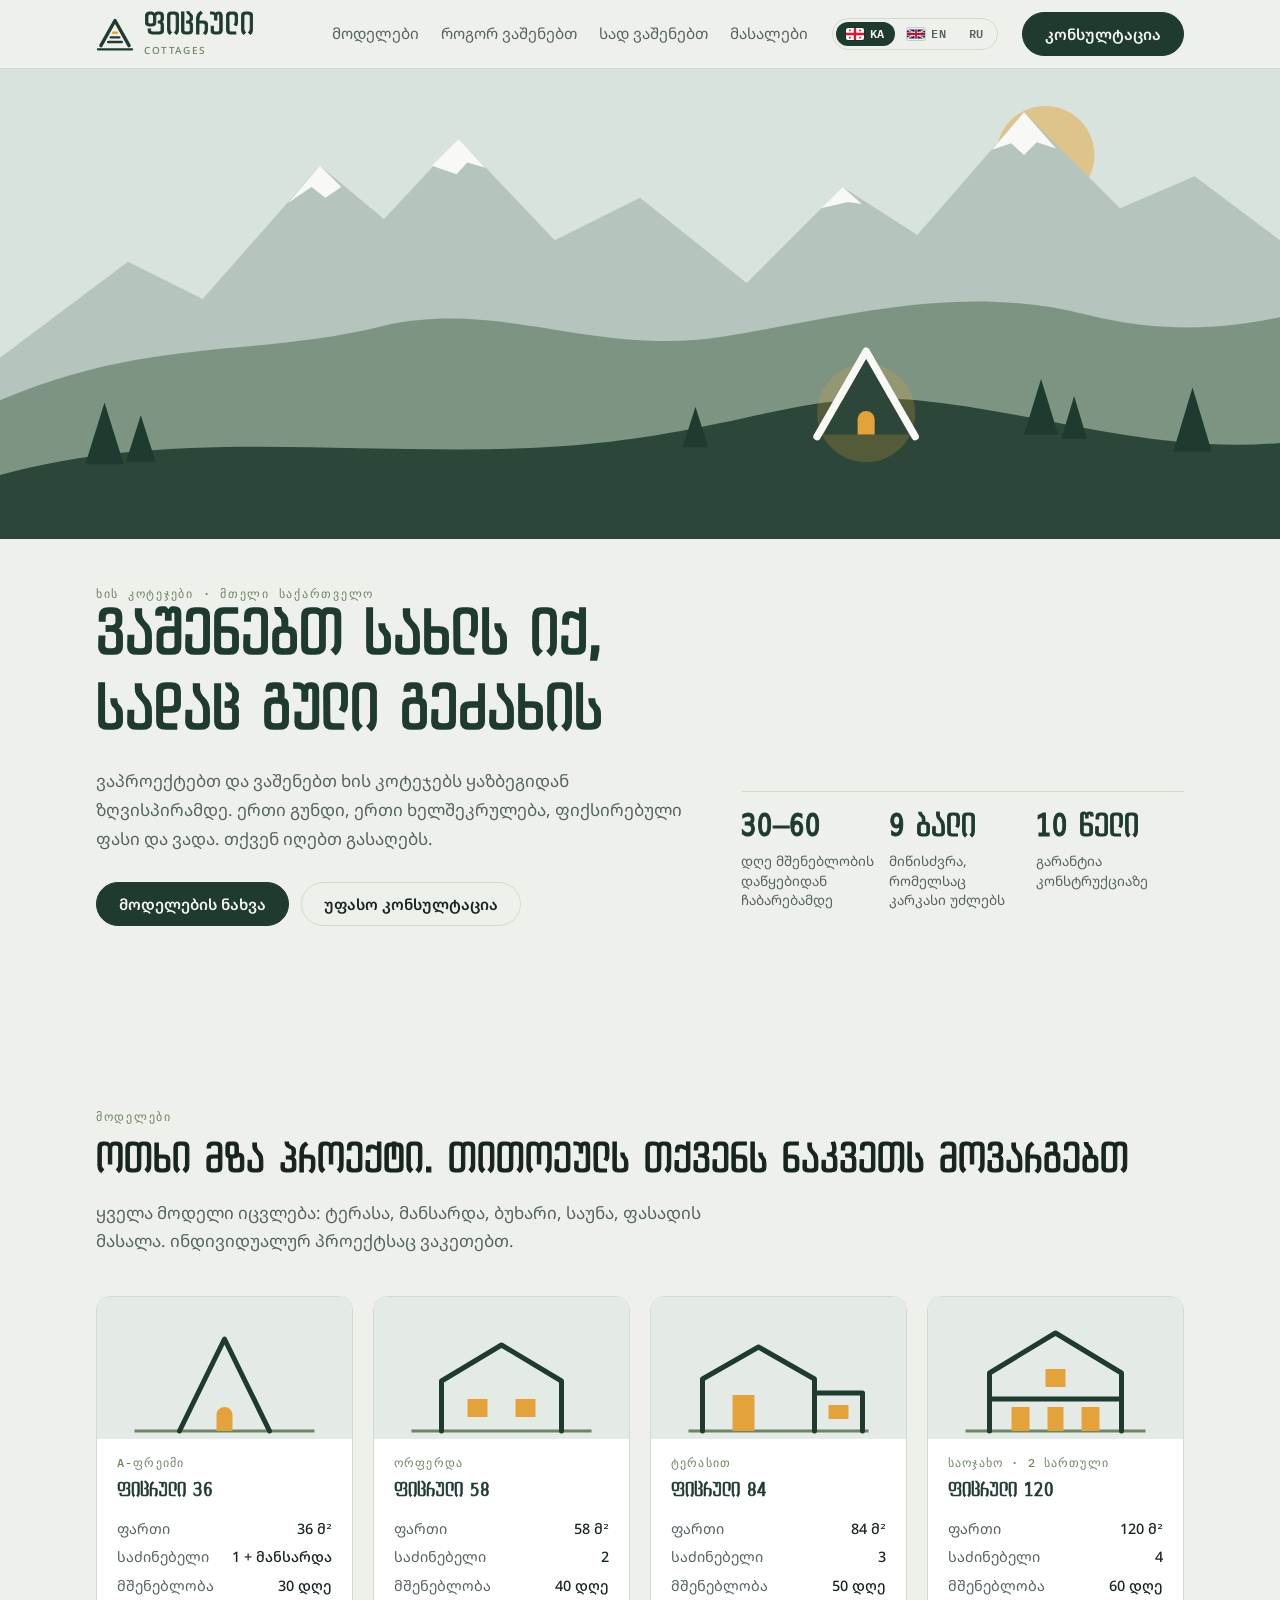
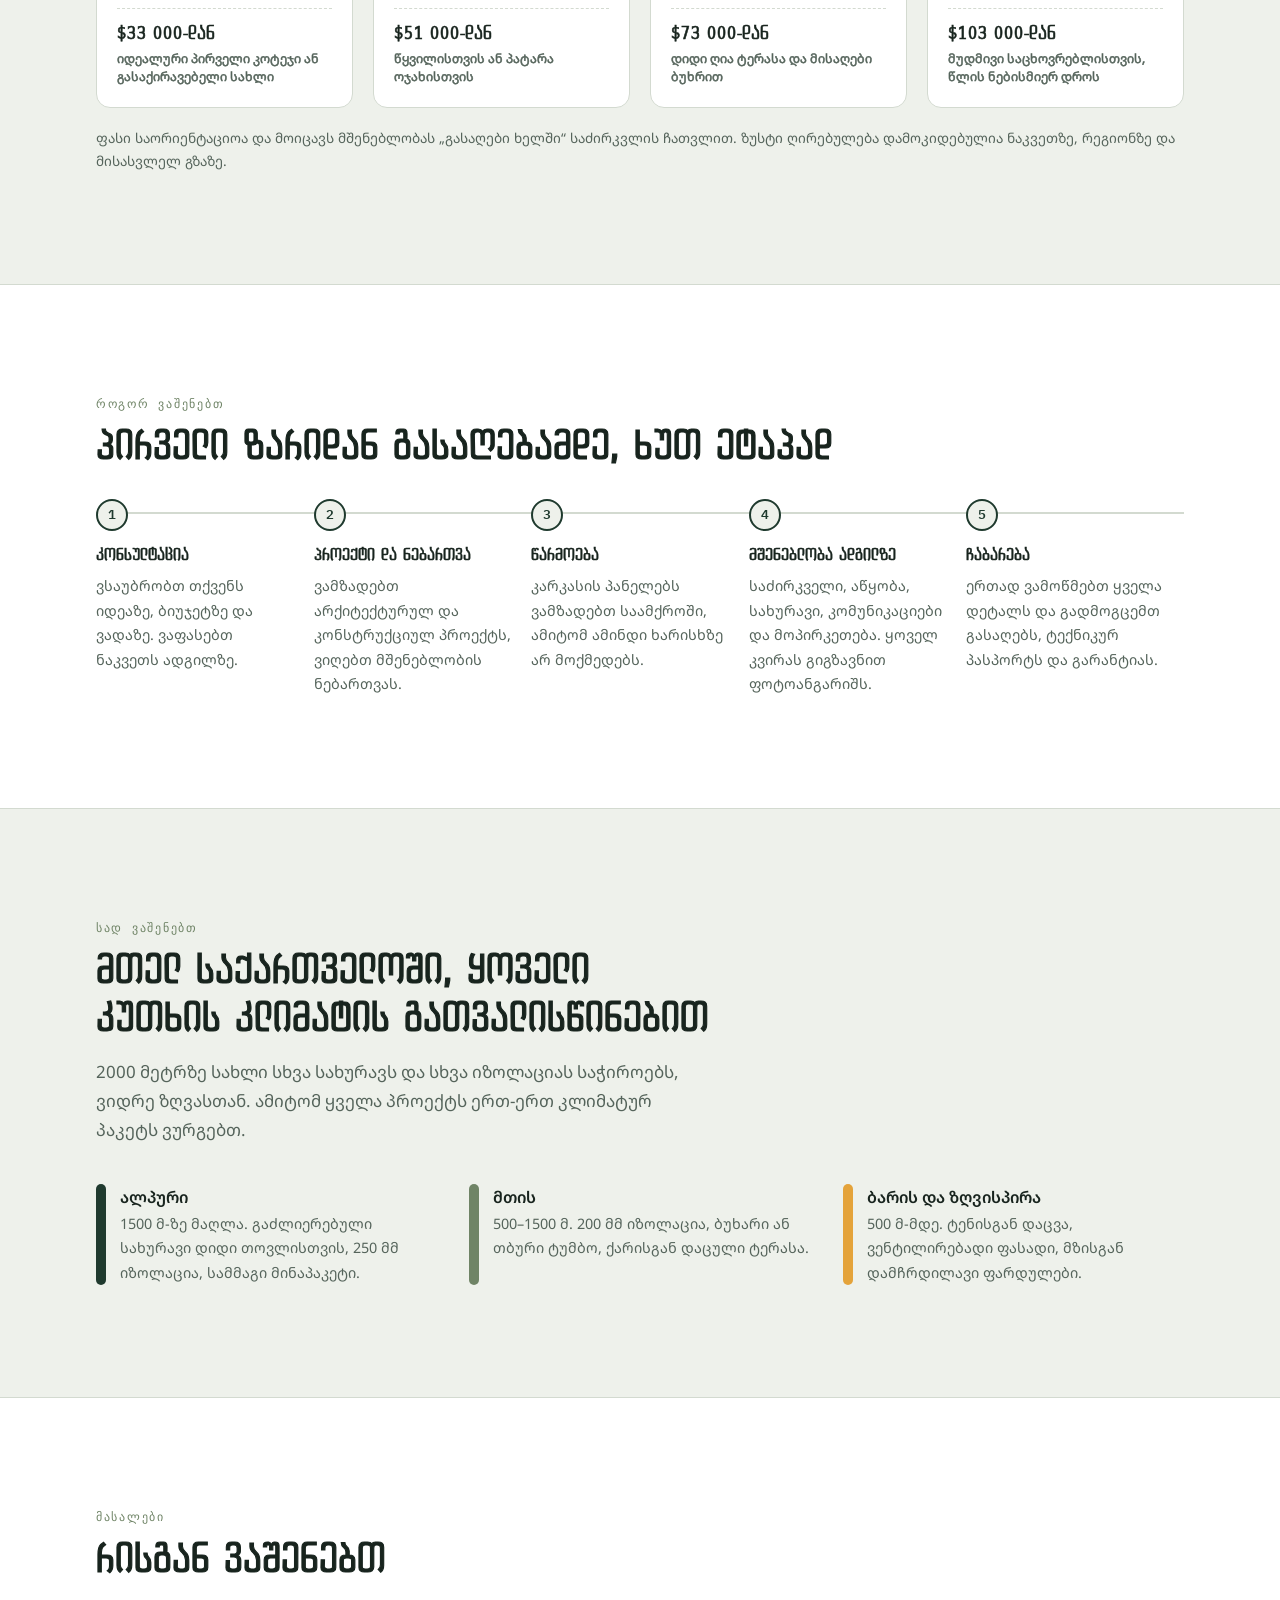
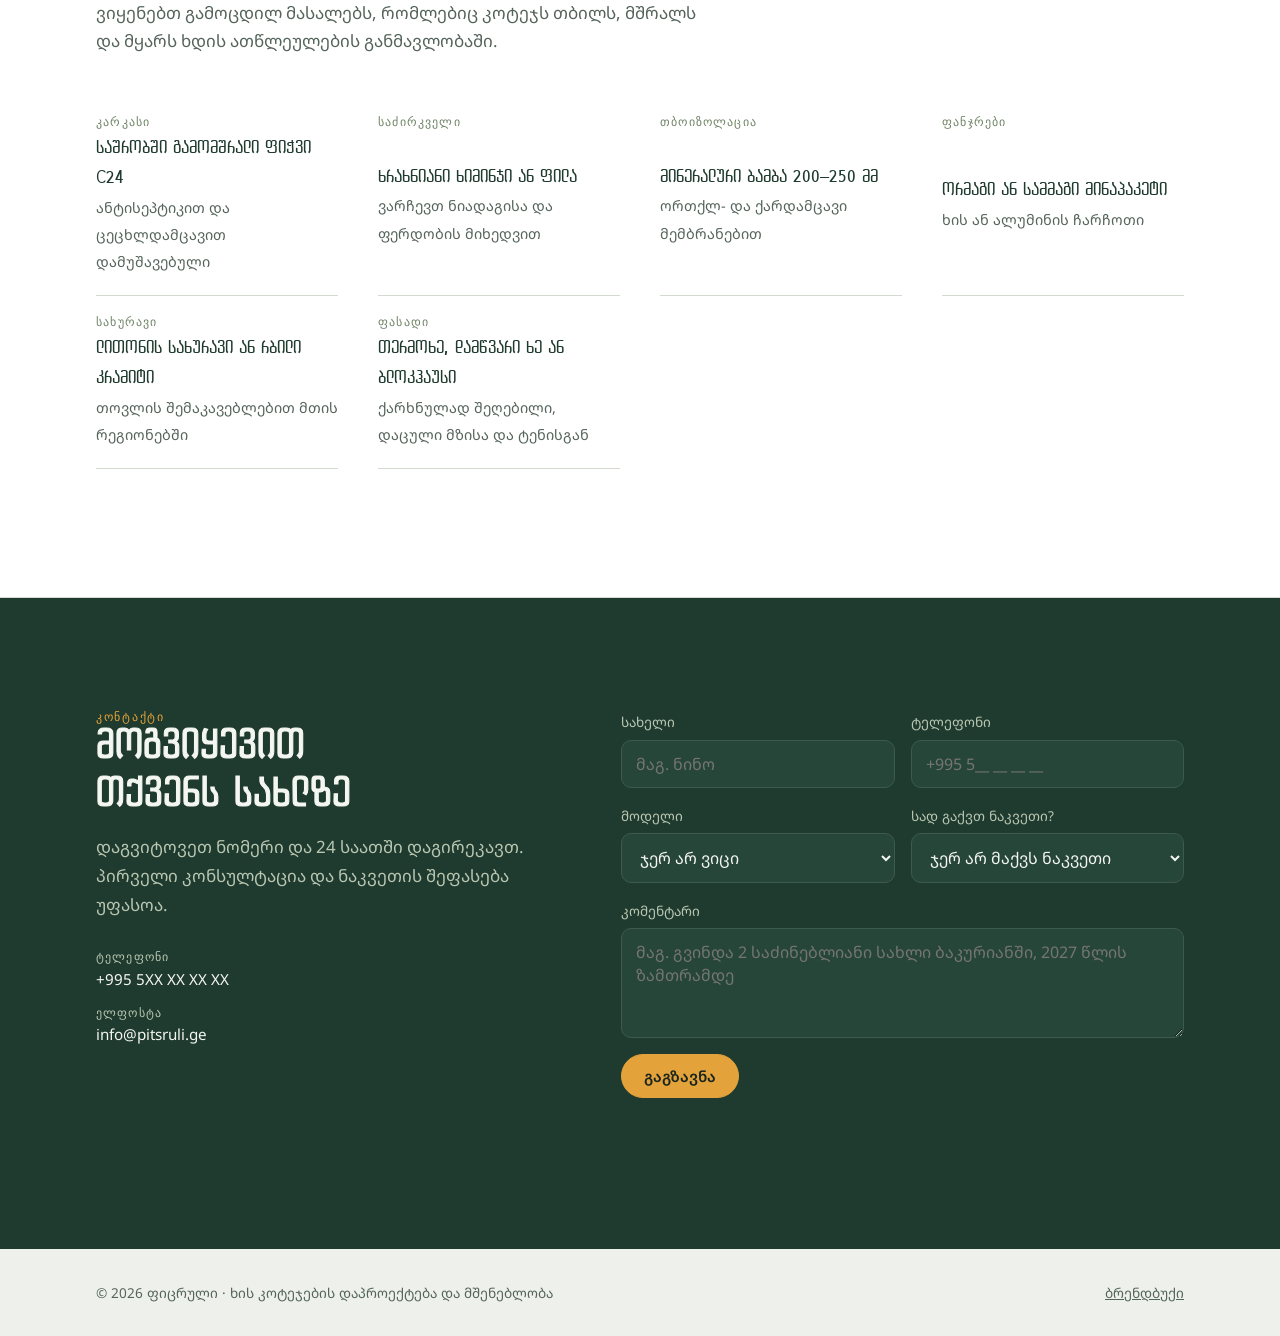
==== commit 20ac31cd: "Translate brand name, add flags to language switcher, show prices in USD - Header wordmark reads PIT" ====
--- a/cottages/index.html
+++ b/cottages/index.html
@@ -93,11 +93,12 @@
 .btn:hover { transform: translateY(-1px); }
 .btn.ghost { background: transparent; color: var(--ink); border-color: var(--line); }
 .lang { display: flex; gap: 2px; padding: 3px; border: 1px solid var(--line); border-radius: 999px; }
-.lang button { font: 600 .74rem/1 var(--mono); letter-spacing: .06em; color: var(--muted); background: transparent; border: 0; border-radius: 999px; padding: 7px 9px; cursor: pointer; }
+.lang button { display: inline-flex; align-items: center; gap: 6px; font: 600 .74rem/1 var(--mono); letter-spacing: .06em; color: var(--muted); background: transparent; border: 0; border-radius: 999px; padding: 6px 10px; cursor: pointer; }
+.lang svg { width: 18px; height: 12px; flex: none; border-radius: 2px; box-shadow: 0 0 0 1px rgba(0, 0, 0, .15); }
 .lang button:hover { color: var(--ink); }
 .lang button[aria-pressed="true"] { background: var(--btn-bg); color: var(--btn-fg); }
 @media (max-width: 860px) { .nav { display: none; } .lang { margin-left: auto; } .site-header .btn { padding: 10px 16px; } }
-@media (max-width: 560px) { .head-cta { display: none; } }
+@media (max-width: 560px) { .head-cta { display: none; } .brand small { white-space: nowrap; font-size: .54rem; letter-spacing: .1em; } .lang button { padding: 6px 8px; gap: 5px; } }
 
 /* Hero */
 .hero { position: relative; overflow: hidden; background: var(--sky); }
@@ -212,7 +213,7 @@
 /* English and Russian: the heading font has no Cyrillic, so both use Oswald (a similar narrow caps face). */
 :root:lang(en), :root:lang(ru) { --display: "Oswald", "Noto Sans", "Arial Narrow", sans-serif; --body: "Noto Sans", system-ui, sans-serif; }
 :lang(en) h1, :lang(en) h2, :lang(en) h3, :lang(ru) h1, :lang(ru) h2, :lang(ru) h3 { text-transform: uppercase; font-weight: 500; letter-spacing: .01em; -webkit-text-stroke: 0; }
-:lang(en) .brand b, :lang(ru) .brand b { font-family: "BPG Tech 05 Caps", serif; }
+:lang(en) .brand b, :lang(ru) .brand b { font-size: 1.6rem; font-weight: 600; text-transform: uppercase; letter-spacing: .03em; -webkit-text-stroke: 0; }
 :lang(en) .facts dt, :lang(en) .price, :lang(ru) .facts dt, :lang(ru) .price { font-weight: 500; -webkit-text-stroke: 0; }
 </style>
 </head>
@@ -222,7 +223,7 @@
   <div class="wrap">
     <a class="brand" href="#top" aria-label="ფიცრული — მთავარი" data-i18n-aria="brand.aria">
       <svg viewBox="0 0 120 124" aria-hidden="true"><g fill="none" stroke="currentColor" stroke-linecap="round" stroke-linejoin="round"><path d="M14 100 L60 18 L106 100" stroke-width="11"/><path d="M54 58 H66" stroke="var(--glow)" stroke-width="8"/><path d="M46 73 H74 M38 88 H82" stroke-width="8"/><path d="M4 112 H116" stroke-width="7"/></g></svg>
-      <span><b>ფიცრული</b><small>COTTAGES</small></span>
+      <span><b data-i18n="brand.name">ფიცრული</b><small data-i18n="brand.sub">COTTAGES</small></span>
     </a>
     <nav class="nav" aria-label="მთავარი მენიუ" data-i18n-aria="nav.aria">
       <a href="#models" data-i18n="nav.models">მოდელები</a>
@@ -231,8 +232,8 @@
       <a href="#materials" data-i18n="nav.materials">მასალები</a>
     </nav>
     <div class="lang" role="group" aria-label="ენა / Language / Язык">
-      <button type="button" data-lang="ka" aria-pressed="true">KA</button>
-      <button type="button" data-lang="en" aria-pressed="false">EN</button>
+      <button type="button" data-lang="ka" aria-pressed="true"><svg viewBox="0 0 30 20" aria-hidden="true"><rect width="30" height="20" fill="#fff"/><path d="M13 0h4v20h-4zM0 8h30v4H0z" fill="#E8112D"/><path d="M5.5 2.5h2v3h-2zM5 3h3v2H5zM22.5 2.5h2v3h-2zM22 3h3v2h-3zM5.5 14.5h2v3h-2zM5 15h3v2H5zM22.5 14.5h2v3h-2zM22 15h3v2h-3z" fill="#E8112D"/></svg>KA</button>
+      <button type="button" data-lang="en" aria-pressed="false"><svg viewBox="0 0 60 30" aria-hidden="true"><clipPath id="gb-t"><path d="M30 15h30v15zv15H0zH0V0zV0h30z"/></clipPath><rect width="60" height="30" fill="#012169"/><path d="M0 0l60 30M60 0L0 30" stroke="#fff" stroke-width="6"/><path d="M0 0l60 30M60 0L0 30" clip-path="url(#gb-t)" stroke="#C8102E" stroke-width="4"/><path d="M30 0v30M0 15h60" stroke="#fff" stroke-width="10"/><path d="M30 0v30M0 15h60" stroke="#C8102E" stroke-width="6"/></svg>EN</button>
       <button type="button" data-lang="ru" aria-pressed="false">RU</button>
     </div>
     <a class="btn head-cta" href="#contact" data-i18n="cta.consult">კონსულტაცია</a>
@@ -290,7 +291,7 @@
             <span class="tag" data-i18n="m1.tag">A-ფრეიმი</span>
             <h3 data-i18n="m1.name">ფიცრული 36</h3>
             <dl class="specs"><dt data-i18n="spec.area">ფართი</dt><dd data-i18n="m1.area">36 მ²</dd><dt data-i18n="spec.beds">საძინებელი</dt><dd data-i18n="m1.beds">1 + მანსარდა</dd><dt data-i18n="spec.build">მშენებლობა</dt><dd data-i18n="m1.days">30 დღე</dd></dl>
-            <p class="price"><span data-i18n="m1.price">89 000 ₾-დან</span><small data-i18n="m1.desc">იდეალური პირველი კოტეჯი ან გასაქირავებელი სახლი</small></p>
+            <p class="price"><span data-i18n="m1.price">$33 000-დან</span><small data-i18n="m1.desc">იდეალური პირველი კოტეჯი ან გასაქირავებელი სახლი</small></p>
           </div>
         </article>
         <article class="model">
@@ -299,7 +300,7 @@
             <span class="tag" data-i18n="m2.tag">ორფერდა</span>
             <h3 data-i18n="m2.name">ფიცრული 58</h3>
             <dl class="specs"><dt data-i18n="spec.area">ფართი</dt><dd data-i18n="m2.area">58 მ²</dd><dt data-i18n="spec.beds">საძინებელი</dt><dd>2</dd><dt data-i18n="spec.build">მშენებლობა</dt><dd data-i18n="m2.days">40 დღე</dd></dl>
-            <p class="price"><span data-i18n="m2.price">139 000 ₾-დან</span><small data-i18n="m2.desc">წყვილისთვის ან პატარა ოჯახისთვის</small></p>
+            <p class="price"><span data-i18n="m2.price">$51 000-დან</span><small data-i18n="m2.desc">წყვილისთვის ან პატარა ოჯახისთვის</small></p>
           </div>
         </article>
         <article class="model">
@@ -308,7 +309,7 @@
             <span class="tag" data-i18n="m3.tag">ტერასით</span>
             <h3 data-i18n="m3.name">ფიცრული 84</h3>
             <dl class="specs"><dt data-i18n="spec.area">ფართი</dt><dd data-i18n="m3.area">84 მ²</dd><dt data-i18n="spec.beds">საძინებელი</dt><dd>3</dd><dt data-i18n="spec.build">მშენებლობა</dt><dd data-i18n="m3.days">50 დღე</dd></dl>
-            <p class="price"><span data-i18n="m3.price">198 000 ₾-დან</span><small data-i18n="m3.desc">დიდი ღია ტერასა და მისაღები ბუხრით</small></p>
+            <p class="price"><span data-i18n="m3.price">$73 000-დან</span><small data-i18n="m3.desc">დიდი ღია ტერასა და მისაღები ბუხრით</small></p>
           </div>
         </article>
         <article class="model">
@@ -317,7 +318,7 @@
             <span class="tag" data-i18n="m4.tag">საოჯახო · 2 სართული</span>
             <h3 data-i18n="m4.name">ფიცრული 120</h3>
             <dl class="specs"><dt data-i18n="spec.area">ფართი</dt><dd data-i18n="m4.area">120 მ²</dd><dt data-i18n="spec.beds">საძინებელი</dt><dd>4</dd><dt data-i18n="spec.build">მშენებლობა</dt><dd data-i18n="m4.days">60 დღე</dd></dl>
-            <p class="price"><span data-i18n="m4.price">279 000 ₾-დან</span><small data-i18n="m4.desc">მუდმივი საცხოვრებლისთვის, წლის ნებისმიერ დროს</small></p>
+            <p class="price"><span data-i18n="m4.price">$103 000-დან</span><small data-i18n="m4.desc">მუდმივი საცხოვრებლისთვის, წლის ნებისმიერ დროს</small></p>
           </div>
         </article>
       </div>
@@ -422,7 +423,7 @@
     en: {
       'meta.title': 'Pitsruli — Wooden Cottages in Georgia',
       'meta.desc': 'Pitsruli designs and builds wooden cottages all over Georgia, from Kazbegi to the Black Sea coast. One team, one contract, turnkey.',
-      'brand.aria': 'Pitsruli — home', 'nav.aria': 'Main menu',
+      'brand.name': 'Pitsruli', 'brand.sub': 'WOODEN COTTAGES', 'brand.aria': 'Pitsruli — home', 'nav.aria': 'Main menu',
       'nav.models': 'Models', 'nav.process': 'How we build', 'nav.regions': 'Where we build', 'nav.materials': 'Materials',
       'cta.consult': 'Consultation',
       'hero.eyebrow': 'Wooden cottages · All of Georgia',
@@ -435,10 +436,10 @@
       'models.title': 'Four ready-made designs, each adapted to your plot',
       'models.lead': 'Every model can be changed: terrace, loft, fireplace, sauna, facade material. We also do custom designs.',
       'spec.area': 'Area', 'spec.beds': 'Bedrooms', 'spec.build': 'Construction',
-      'm1.tag': 'A-frame', 'm1.name': 'Pitsruli 36', 'm1.area': '36 m²', 'm1.beds': '1 + loft', 'm1.days': '30 days', 'm1.price': 'from ₾89,000', 'm1.desc': 'A perfect first cottage or rental home',
-      'm2.tag': 'Gable roof', 'm2.name': 'Pitsruli 58', 'm2.area': '58 m²', 'm2.days': '40 days', 'm2.price': 'from ₾139,000', 'm2.desc': 'For a couple or a small family',
-      'm3.tag': 'With terrace', 'm3.name': 'Pitsruli 84', 'm3.area': '84 m²', 'm3.days': '50 days', 'm3.price': 'from ₾198,000', 'm3.desc': 'A large open terrace and a living room with a fireplace',
-      'm4.tag': 'Family · 2 floors', 'm4.name': 'Pitsruli 120', 'm4.area': '120 m²', 'm4.days': '60 days', 'm4.price': 'from ₾279,000', 'm4.desc': 'For year-round living',
+      'm1.tag': 'A-frame', 'm1.name': 'Pitsruli 36', 'm1.area': '36 m²', 'm1.beds': '1 + loft', 'm1.days': '30 days', 'm1.price': 'from $33,000', 'm1.desc': 'A perfect first cottage or rental home',
+      'm2.tag': 'Gable roof', 'm2.name': 'Pitsruli 58', 'm2.area': '58 m²', 'm2.days': '40 days', 'm2.price': 'from $51,000', 'm2.desc': 'For a couple or a small family',
+      'm3.tag': 'With terrace', 'm3.name': 'Pitsruli 84', 'm3.area': '84 m²', 'm3.days': '50 days', 'm3.price': 'from $73,000', 'm3.desc': 'A large open terrace and a living room with a fireplace',
+      'm4.tag': 'Family · 2 floors', 'm4.name': 'Pitsruli 120', 'm4.area': '120 m²', 'm4.days': '60 days', 'm4.price': 'from $103,000', 'm4.desc': 'For year-round living',
       'models.note': 'Prices are indicative and include turnkey construction with the foundation. The exact cost depends on the plot, the region and the access road.',
       'process.title': 'From the first call to the keys, in five steps',
       's1.h': 'Consultation', 's1.p': 'We discuss your idea, budget and timeline, and assess the plot on site.',
@@ -473,7 +474,7 @@
     ru: {
       'meta.title': 'Пицрули — деревянные коттеджи в Грузии',
       'meta.desc': 'Пицрули проектирует и строит деревянные коттеджи по всей Грузии, от Казбеги до черноморского побережья. Одна команда, один договор, под ключ.',
-      'brand.aria': 'Пицрули — главная', 'nav.aria': 'Главное меню',
+      'brand.name': 'Пицрули', 'brand.sub': 'ДЕРЕВЯННЫЕ КОТТЕДЖИ', 'brand.aria': 'Пицрули — главная', 'nav.aria': 'Главное меню',
       'nav.models': 'Модели', 'nav.process': 'Как мы строим', 'nav.regions': 'Где мы строим', 'nav.materials': 'Материалы',
       'cta.consult': 'Консультация',
       'hero.eyebrow': 'Деревянные коттеджи · Вся Грузия',
@@ -486,10 +487,10 @@
       'models.title': 'Четыре готовых проекта. Каждый адаптируем под ваш участок',
       'models.lead': 'Любую модель можно изменить: терраса, мансарда, камин, сауна, материал фасада. Делаем и индивидуальные проекты.',
       'spec.area': 'Площадь', 'spec.beds': 'Спальни', 'spec.build': 'Строительство',
-      'm1.tag': 'A-фрейм', 'm1.name': 'Пицрули 36', 'm1.area': '36 м²', 'm1.beds': '1 + мансарда', 'm1.days': '30 дней', 'm1.price': 'от 89 000 ₾', 'm1.desc': 'Идеальный первый коттедж или дом для аренды',
-      'm2.tag': 'Двускатный', 'm2.name': 'Пицрули 58', 'm2.area': '58 м²', 'm2.days': '40 дней', 'm2.price': 'от 139 000 ₾', 'm2.desc': 'Для пары или небольшой семьи',
-      'm3.tag': 'С террасой', 'm3.name': 'Пицрули 84', 'm3.area': '84 м²', 'm3.days': '50 дней', 'm3.price': 'от 198 000 ₾', 'm3.desc': 'Большая открытая терраса и гостиная с камином',
-      'm4.tag': 'Семейный · 2 этажа', 'm4.name': 'Пицрули 120', 'm4.area': '120 м²', 'm4.days': '60 дней', 'm4.price': 'от 279 000 ₾', 'm4.desc': 'Для постоянного проживания круглый год',
+      'm1.tag': 'A-фрейм', 'm1.name': 'Пицрули 36', 'm1.area': '36 м²', 'm1.beds': '1 + мансарда', 'm1.days': '30 дней', 'm1.price': 'от 33 000 $', 'm1.desc': 'Идеальный первый коттедж или дом для аренды',
+      'm2.tag': 'Двускатный', 'm2.name': 'Пицрули 58', 'm2.area': '58 м²', 'm2.days': '40 дней', 'm2.price': 'от 51 000 $', 'm2.desc': 'Для пары или небольшой семьи',
+      'm3.tag': 'С террасой', 'm3.name': 'Пицрули 84', 'm3.area': '84 м²', 'm3.days': '50 дней', 'm3.price': 'от 73 000 $', 'm3.desc': 'Большая открытая терраса и гостиная с камином',
+      'm4.tag': 'Семейный · 2 этажа', 'm4.name': 'Пицрули 120', 'm4.area': '120 м²', 'm4.days': '60 дней', 'm4.price': 'от 103 000 $', 'm4.desc': 'Для постоянного проживания круглый год',
       'models.note': 'Цены ориентировочные и включают строительство под ключ с фундаментом. Точная стоимость зависит от участка, региона и подъездной дороги.',
       'process.title': 'От первого звонка до ключей за пять этапов',
       's1.h': 'Консультация', 's1.p': 'Обсуждаем вашу идею, бюджет и сроки. Оцениваем участок на месте.',
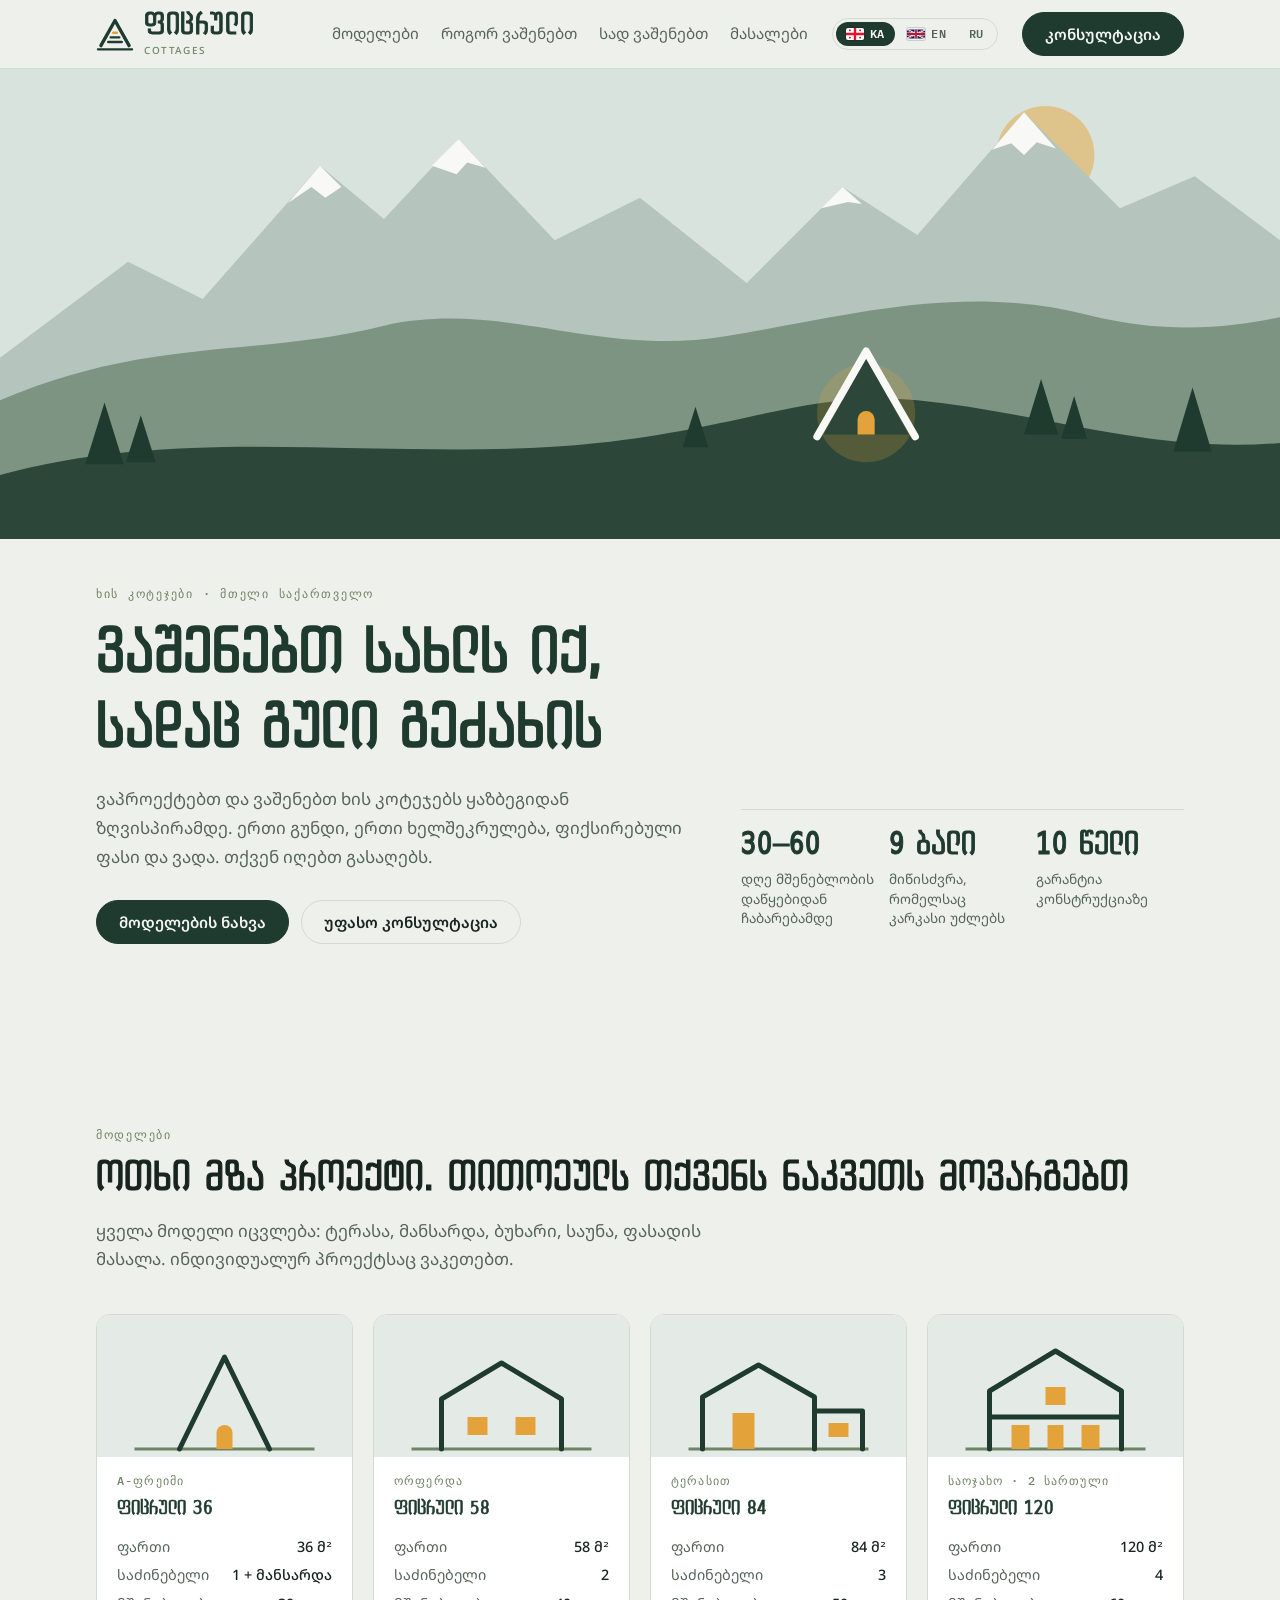
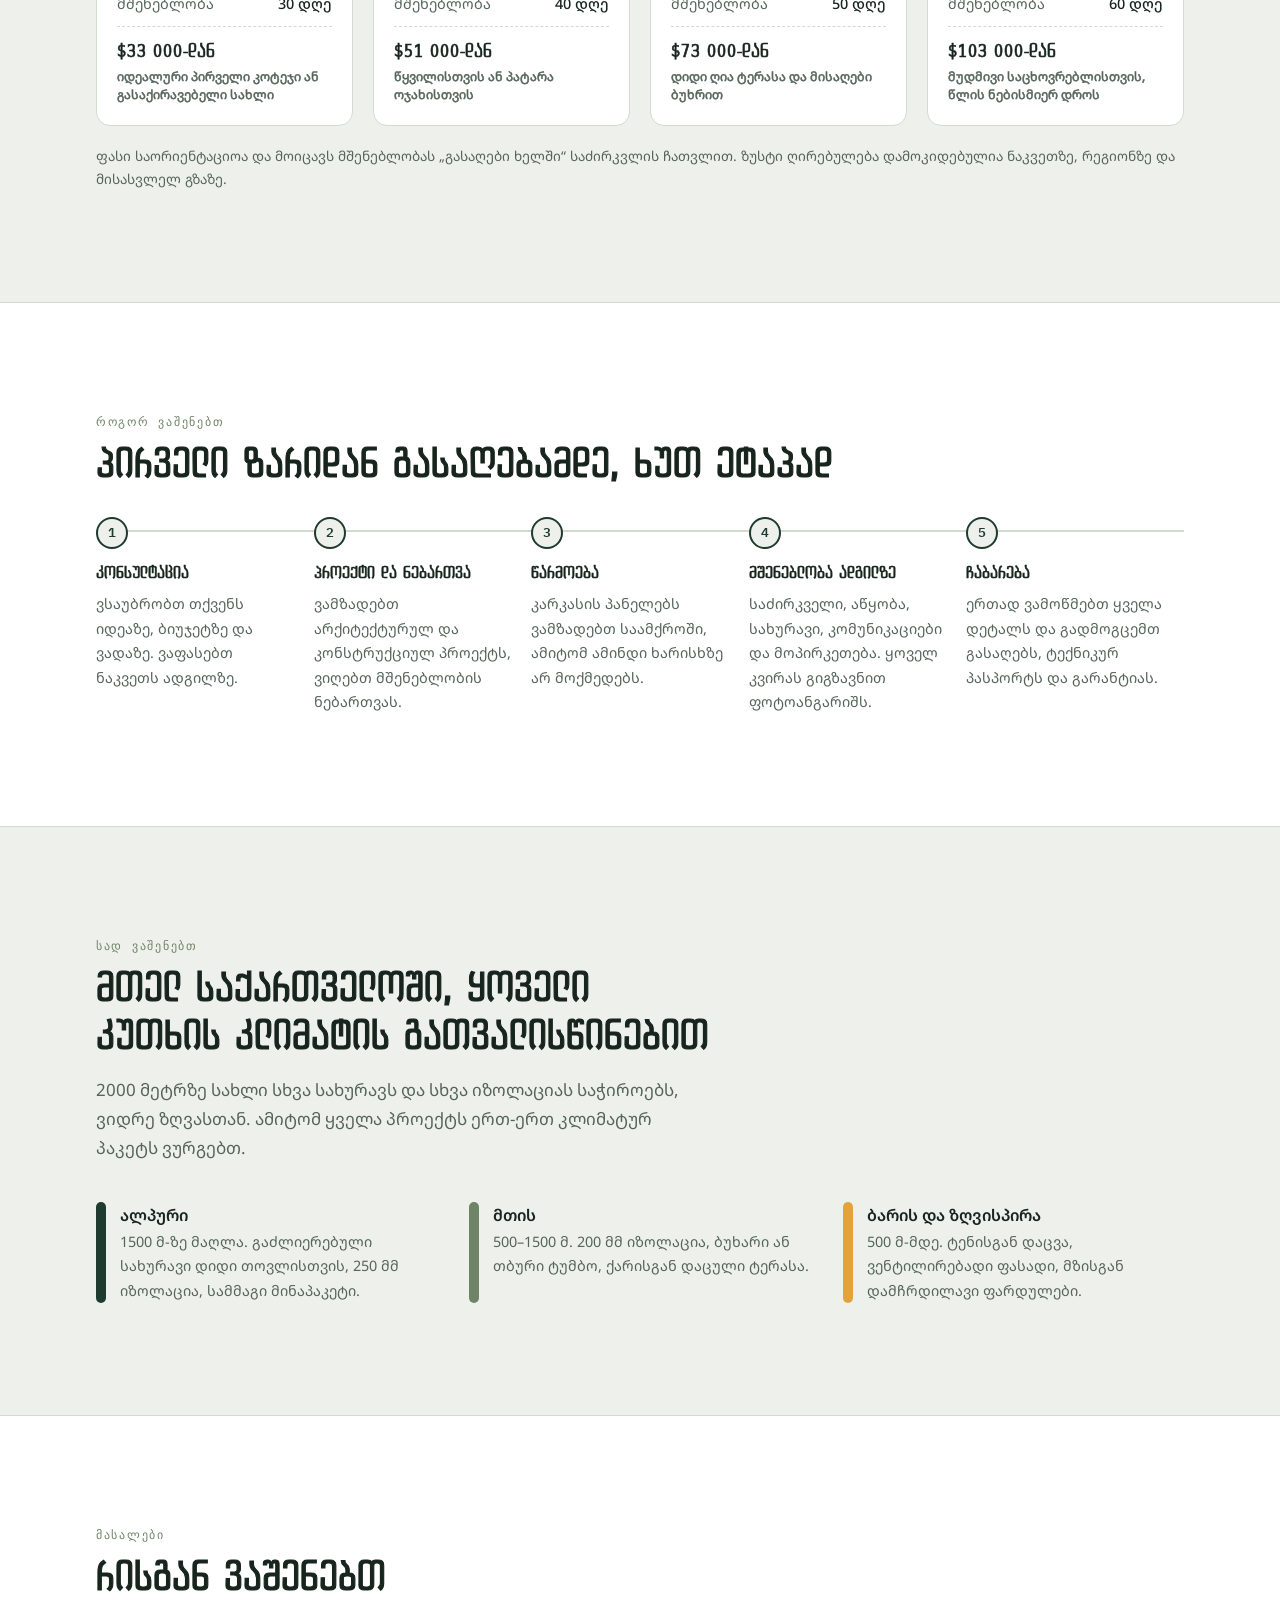
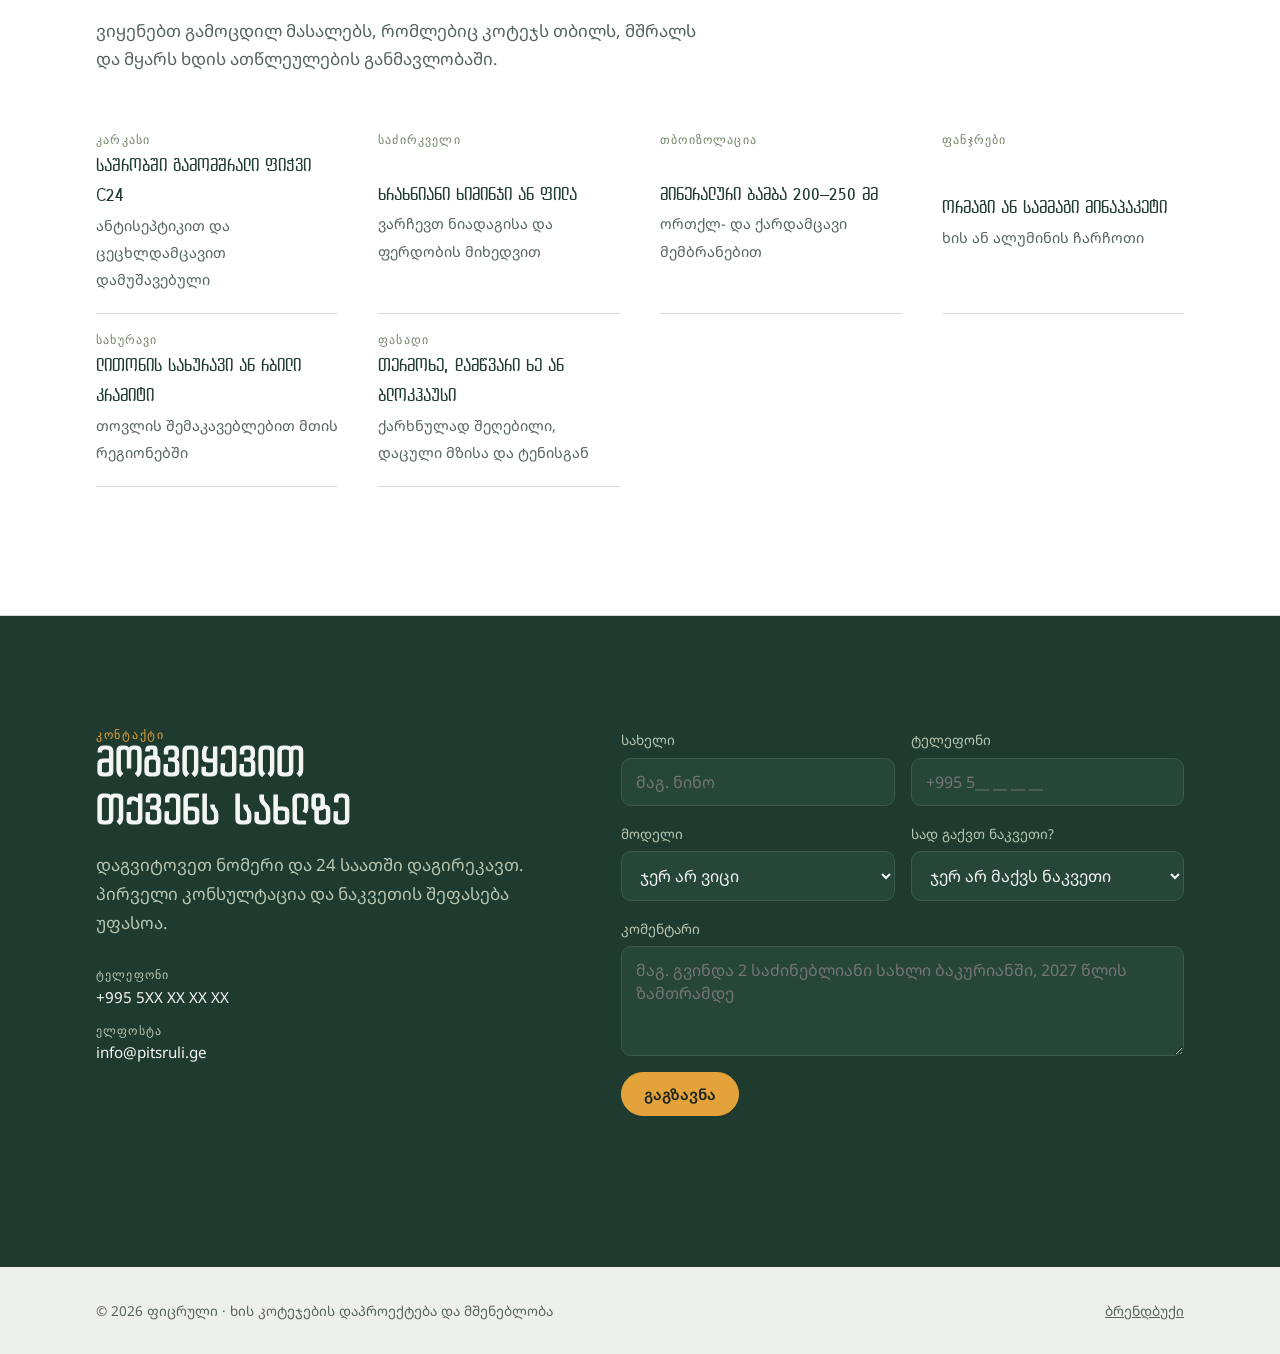
==== commit fdac7b6c: "Add space between hero eyebrow and title Co-Authored-By: Claude Opus 5.5 <noreply@anthropic.com> Cla" ====
--- a/cottages/index.html
+++ b/cottages/index.html
@@ -119,6 +119,7 @@
 .hero-copy { background: var(--bg); }
 .hero-copy .wrap { display: grid; grid-template-columns: 1.35fr 1fr; gap: 48px; padding-block: 48px 72px; align-items: end; }
 .hero h1 { font-size: clamp(2.1rem, 1.3rem + 3.4vw, 3.9rem); font-weight: 400; color: var(--pine); }
+.hero-copy .eyebrow { margin-bottom: 18px; }
 .hero-copy .lead { margin-top: 18px; }
 .hero-actions { display: flex; flex-wrap: wrap; gap: 12px; margin-top: 28px; }
 .facts { display: grid; grid-template-columns: repeat(3, 1fr); gap: 0; border-top: 1px solid var(--line); }
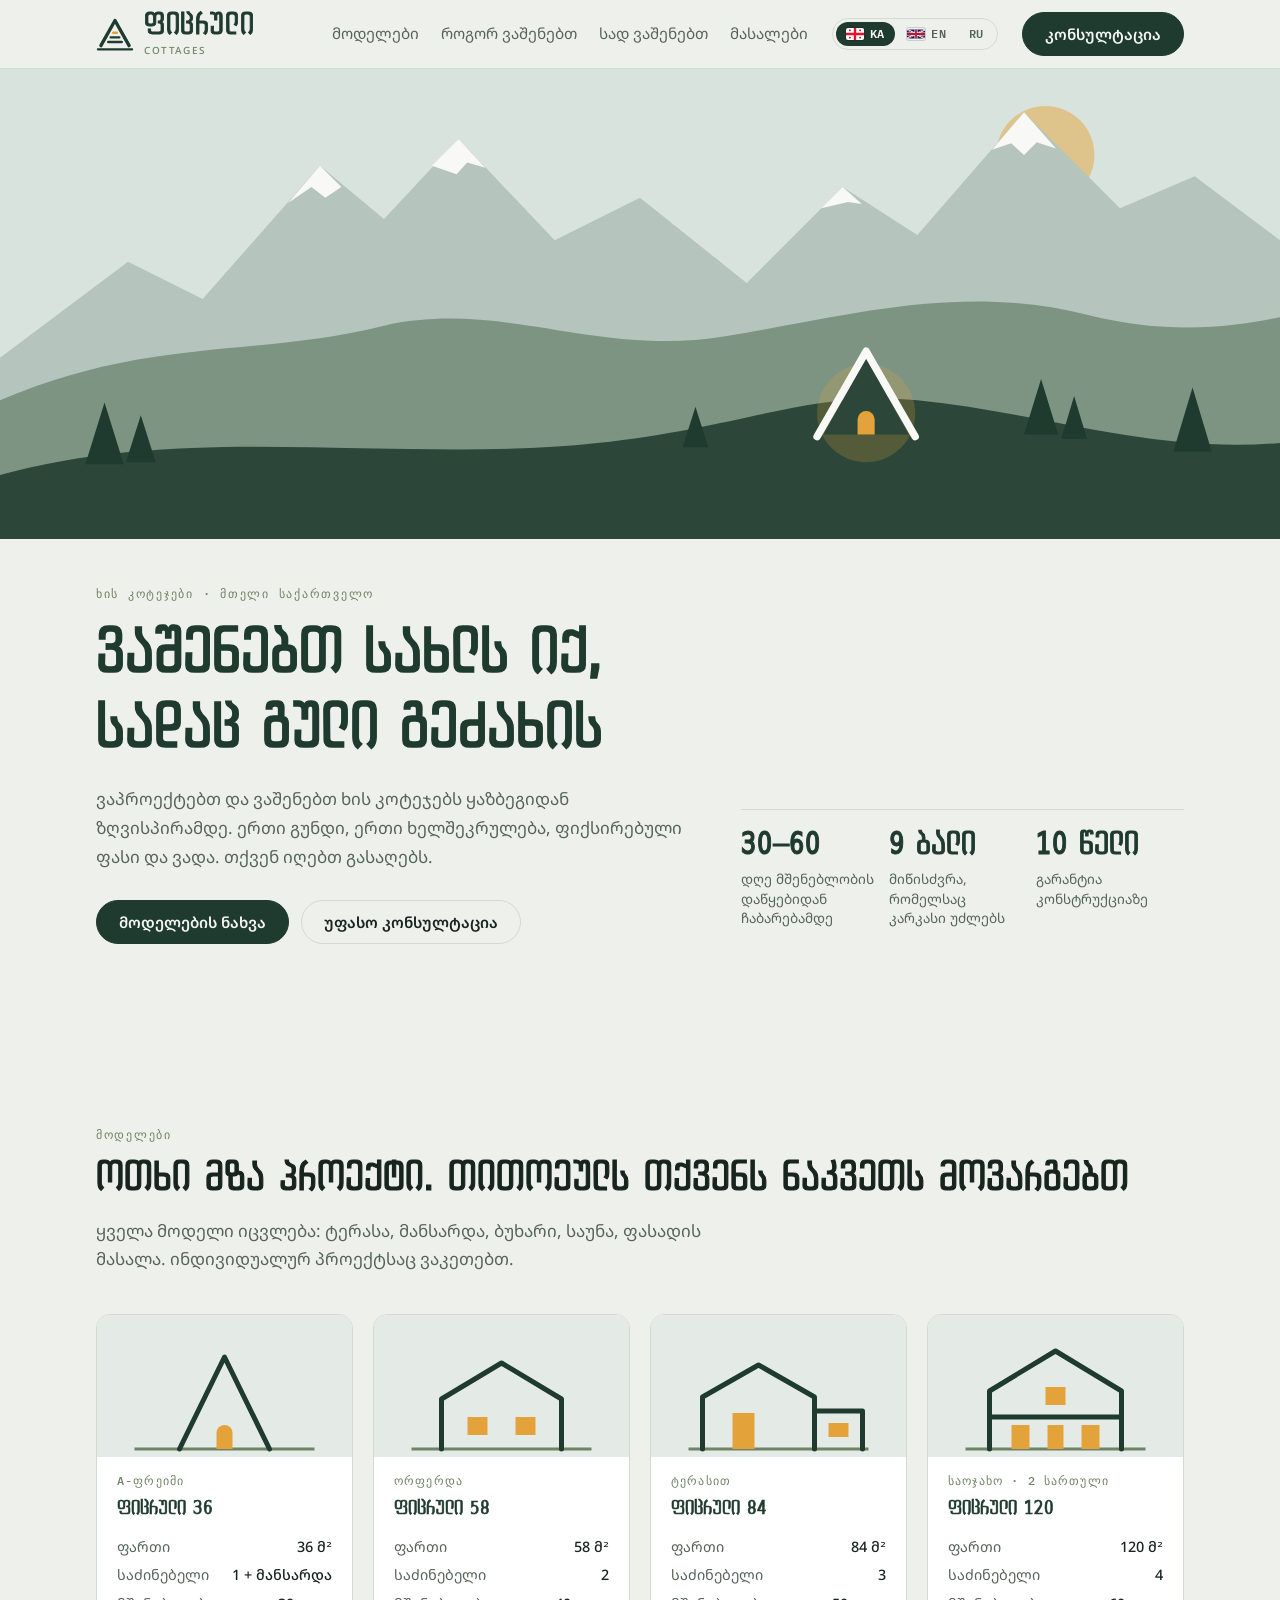
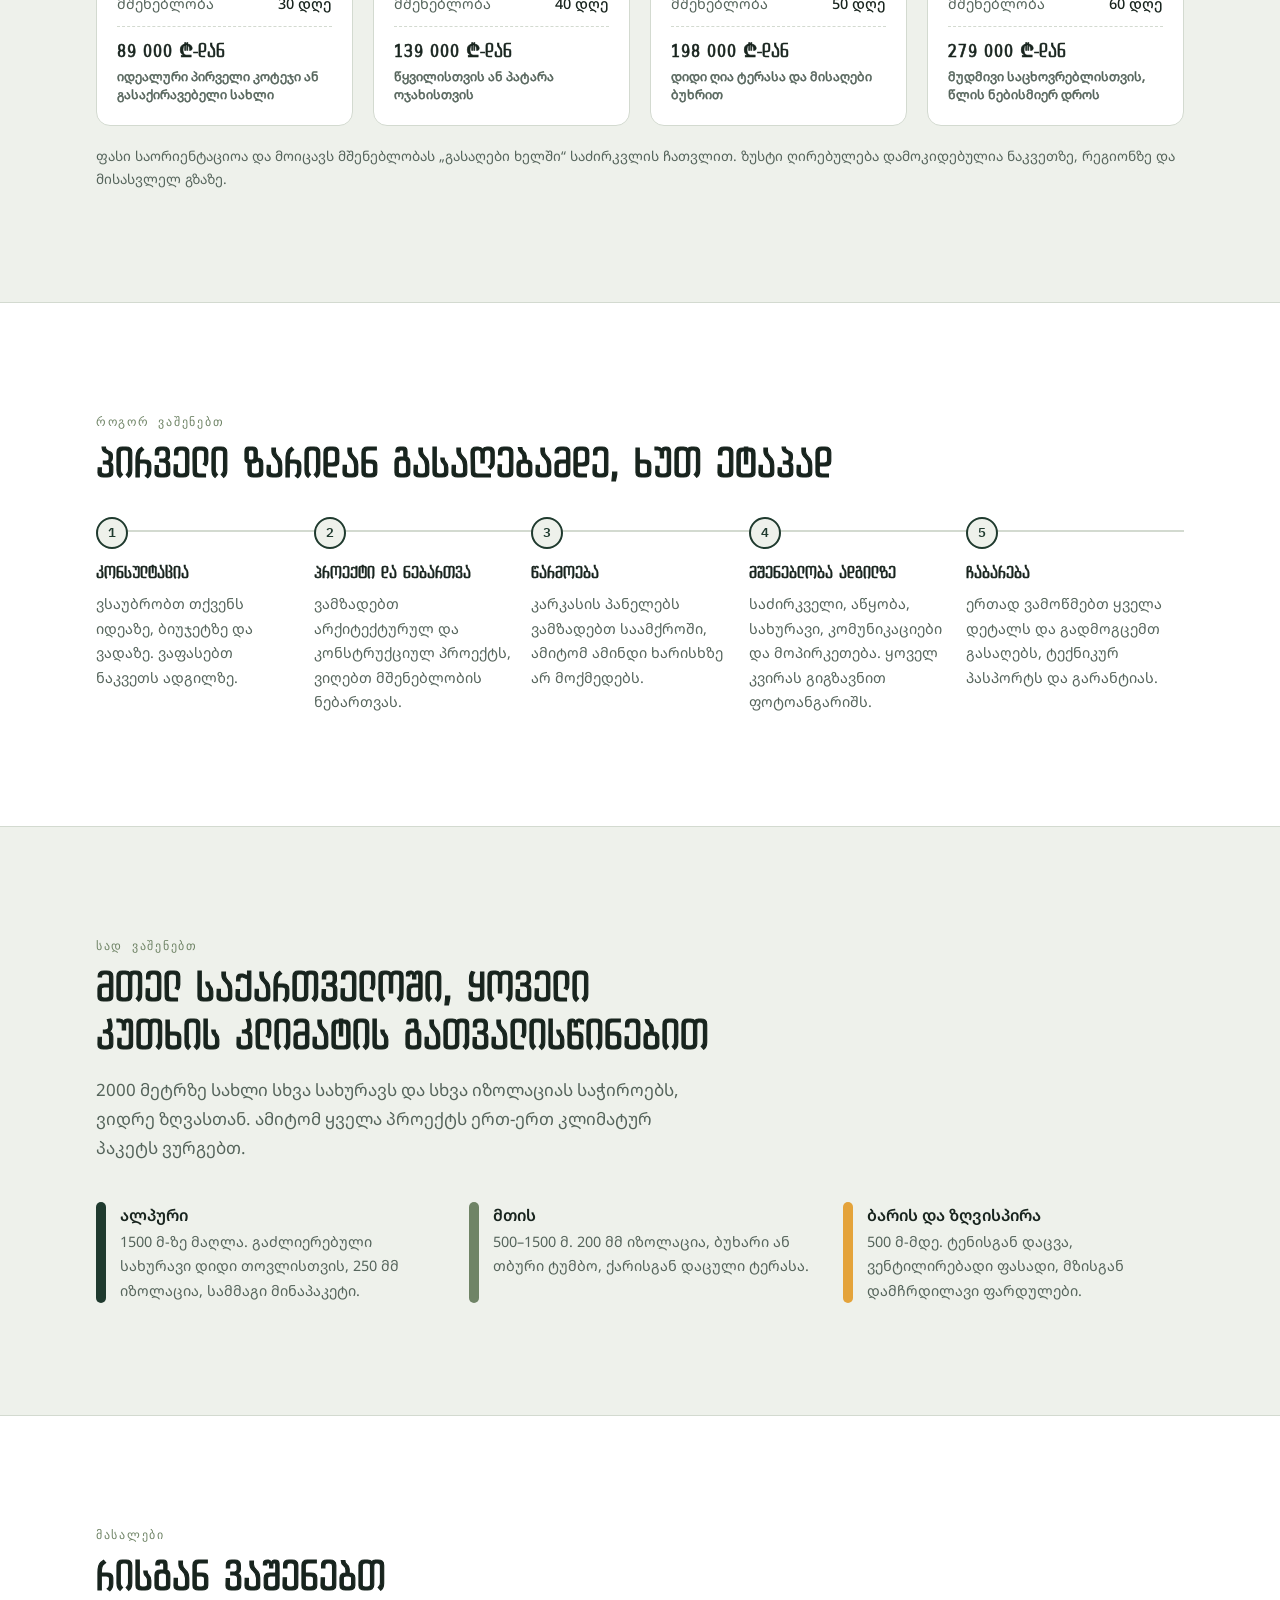
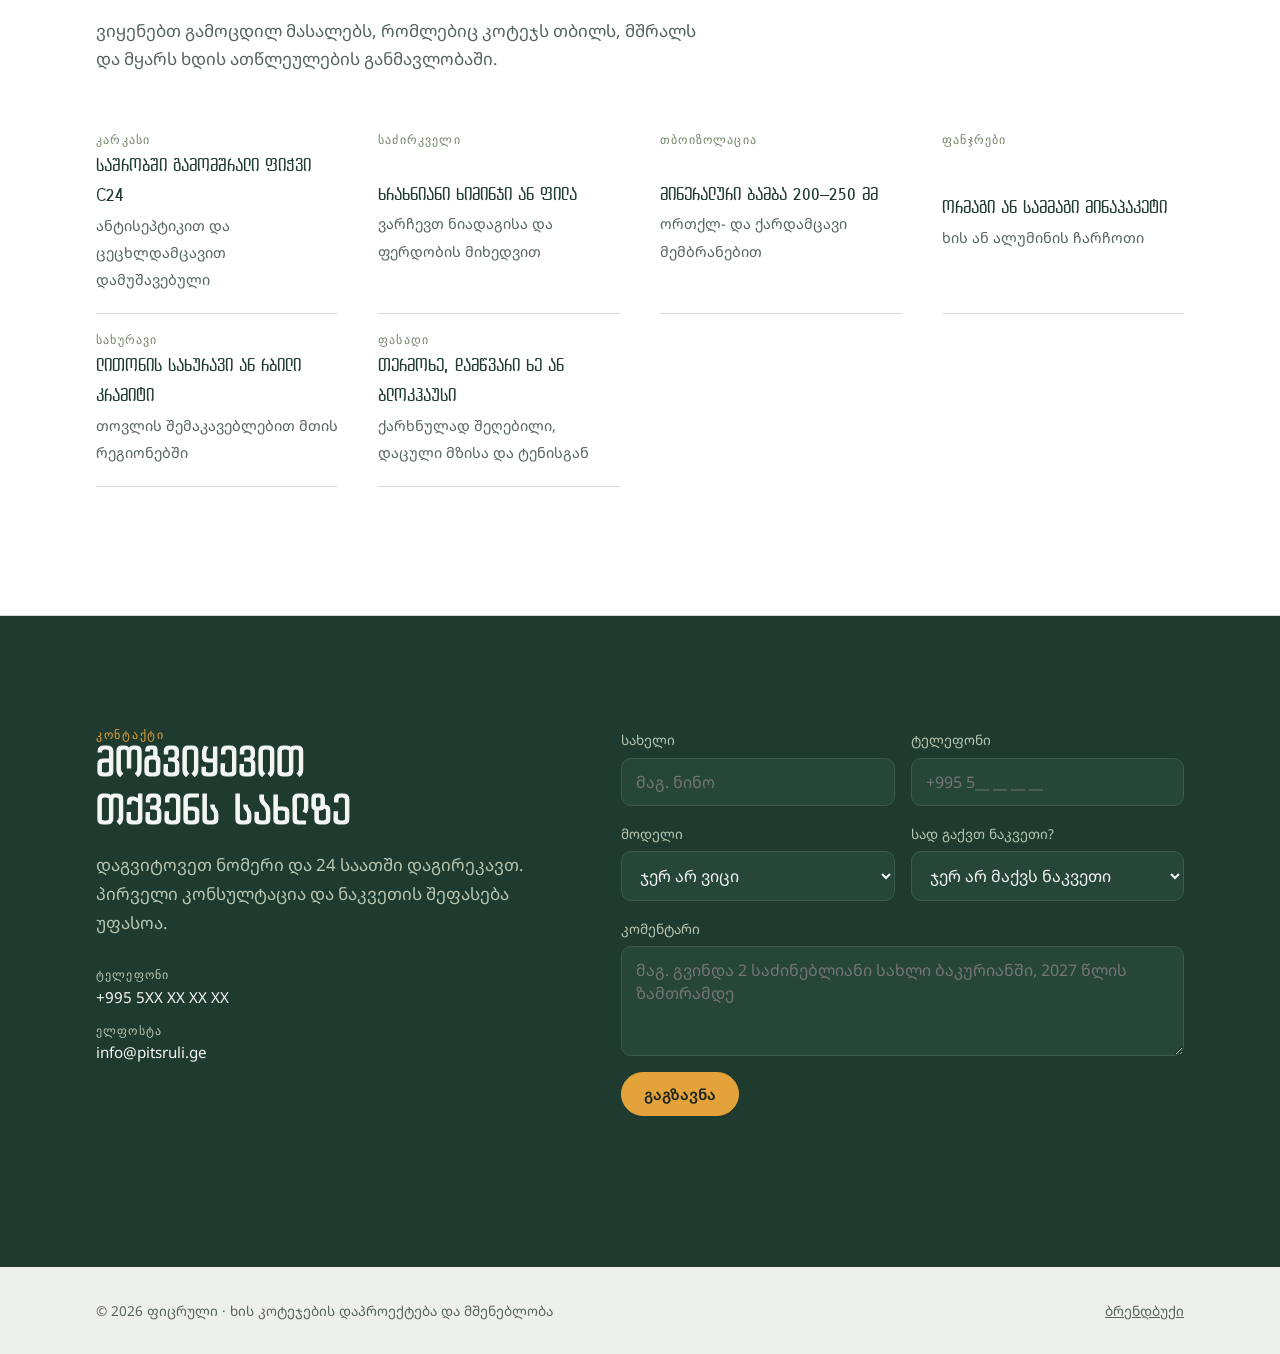
==== commit b741f741: "Show prices in GEL again Co-Authored-By: Claude Opus 5.5 <noreply@anthropic.com> Claude-Session: htt" ====
--- a/cottages/index.html
+++ b/cottages/index.html
@@ -292,7 +292,7 @@
             <span class="tag" data-i18n="m1.tag">A-ფრეიმი</span>
             <h3 data-i18n="m1.name">ფიცრული 36</h3>
             <dl class="specs"><dt data-i18n="spec.area">ფართი</dt><dd data-i18n="m1.area">36 მ²</dd><dt data-i18n="spec.beds">საძინებელი</dt><dd data-i18n="m1.beds">1 + მანსარდა</dd><dt data-i18n="spec.build">მშენებლობა</dt><dd data-i18n="m1.days">30 დღე</dd></dl>
-            <p class="price"><span data-i18n="m1.price">$33 000-დან</span><small data-i18n="m1.desc">იდეალური პირველი კოტეჯი ან გასაქირავებელი სახლი</small></p>
+            <p class="price"><span data-i18n="m1.price">89 000 ₾-დან</span><small data-i18n="m1.desc">იდეალური პირველი კოტეჯი ან გასაქირავებელი სახლი</small></p>
           </div>
         </article>
         <article class="model">
@@ -301,7 +301,7 @@
             <span class="tag" data-i18n="m2.tag">ორფერდა</span>
             <h3 data-i18n="m2.name">ფიცრული 58</h3>
             <dl class="specs"><dt data-i18n="spec.area">ფართი</dt><dd data-i18n="m2.area">58 მ²</dd><dt data-i18n="spec.beds">საძინებელი</dt><dd>2</dd><dt data-i18n="spec.build">მშენებლობა</dt><dd data-i18n="m2.days">40 დღე</dd></dl>
-            <p class="price"><span data-i18n="m2.price">$51 000-დან</span><small data-i18n="m2.desc">წყვილისთვის ან პატარა ოჯახისთვის</small></p>
+            <p class="price"><span data-i18n="m2.price">139 000 ₾-დან</span><small data-i18n="m2.desc">წყვილისთვის ან პატარა ოჯახისთვის</small></p>
           </div>
         </article>
         <article class="model">
@@ -310,7 +310,7 @@
             <span class="tag" data-i18n="m3.tag">ტერასით</span>
             <h3 data-i18n="m3.name">ფიცრული 84</h3>
             <dl class="specs"><dt data-i18n="spec.area">ფართი</dt><dd data-i18n="m3.area">84 მ²</dd><dt data-i18n="spec.beds">საძინებელი</dt><dd>3</dd><dt data-i18n="spec.build">მშენებლობა</dt><dd data-i18n="m3.days">50 დღე</dd></dl>
-            <p class="price"><span data-i18n="m3.price">$73 000-დან</span><small data-i18n="m3.desc">დიდი ღია ტერასა და მისაღები ბუხრით</small></p>
+            <p class="price"><span data-i18n="m3.price">198 000 ₾-დან</span><small data-i18n="m3.desc">დიდი ღია ტერასა და მისაღები ბუხრით</small></p>
           </div>
         </article>
         <article class="model">
@@ -319,7 +319,7 @@
             <span class="tag" data-i18n="m4.tag">საოჯახო · 2 სართული</span>
             <h3 data-i18n="m4.name">ფიცრული 120</h3>
             <dl class="specs"><dt data-i18n="spec.area">ფართი</dt><dd data-i18n="m4.area">120 მ²</dd><dt data-i18n="spec.beds">საძინებელი</dt><dd>4</dd><dt data-i18n="spec.build">მშენებლობა</dt><dd data-i18n="m4.days">60 დღე</dd></dl>
-            <p class="price"><span data-i18n="m4.price">$103 000-დან</span><small data-i18n="m4.desc">მუდმივი საცხოვრებლისთვის, წლის ნებისმიერ დროს</small></p>
+            <p class="price"><span data-i18n="m4.price">279 000 ₾-დან</span><small data-i18n="m4.desc">მუდმივი საცხოვრებლისთვის, წლის ნებისმიერ დროს</small></p>
           </div>
         </article>
       </div>
@@ -437,10 +437,10 @@
       'models.title': 'Four ready-made designs, each adapted to your plot',
       'models.lead': 'Every model can be changed: terrace, loft, fireplace, sauna, facade material. We also do custom designs.',
       'spec.area': 'Area', 'spec.beds': 'Bedrooms', 'spec.build': 'Construction',
-      'm1.tag': 'A-frame', 'm1.name': 'Pitsruli 36', 'm1.area': '36 m²', 'm1.beds': '1 + loft', 'm1.days': '30 days', 'm1.price': 'from $33,000', 'm1.desc': 'A perfect first cottage or rental home',
-      'm2.tag': 'Gable roof', 'm2.name': 'Pitsruli 58', 'm2.area': '58 m²', 'm2.days': '40 days', 'm2.price': 'from $51,000', 'm2.desc': 'For a couple or a small family',
-      'm3.tag': 'With terrace', 'm3.name': 'Pitsruli 84', 'm3.area': '84 m²', 'm3.days': '50 days', 'm3.price': 'from $73,000', 'm3.desc': 'A large open terrace and a living room with a fireplace',
-      'm4.tag': 'Family · 2 floors', 'm4.name': 'Pitsruli 120', 'm4.area': '120 m²', 'm4.days': '60 days', 'm4.price': 'from $103,000', 'm4.desc': 'For year-round living',
+      'm1.tag': 'A-frame', 'm1.name': 'Pitsruli 36', 'm1.area': '36 m²', 'm1.beds': '1 + loft', 'm1.days': '30 days', 'm1.price': 'from ₾89,000', 'm1.desc': 'A perfect first cottage or rental home',
+      'm2.tag': 'Gable roof', 'm2.name': 'Pitsruli 58', 'm2.area': '58 m²', 'm2.days': '40 days', 'm2.price': 'from ₾139,000', 'm2.desc': 'For a couple or a small family',
+      'm3.tag': 'With terrace', 'm3.name': 'Pitsruli 84', 'm3.area': '84 m²', 'm3.days': '50 days', 'm3.price': 'from ₾198,000', 'm3.desc': 'A large open terrace and a living room with a fireplace',
+      'm4.tag': 'Family · 2 floors', 'm4.name': 'Pitsruli 120', 'm4.area': '120 m²', 'm4.days': '60 days', 'm4.price': 'from ₾279,000', 'm4.desc': 'For year-round living',
       'models.note': 'Prices are indicative and include turnkey construction with the foundation. The exact cost depends on the plot, the region and the access road.',
       'process.title': 'From the first call to the keys, in five steps',
       's1.h': 'Consultation', 's1.p': 'We discuss your idea, budget and timeline, and assess the plot on site.',
@@ -488,10 +488,10 @@
       'models.title': 'Четыре готовых проекта. Каждый адаптируем под ваш участок',
       'models.lead': 'Любую модель можно изменить: терраса, мансарда, камин, сауна, материал фасада. Делаем и индивидуальные проекты.',
       'spec.area': 'Площадь', 'spec.beds': 'Спальни', 'spec.build': 'Строительство',
-      'm1.tag': 'A-фрейм', 'm1.name': 'Пицрули 36', 'm1.area': '36 м²', 'm1.beds': '1 + мансарда', 'm1.days': '30 дней', 'm1.price': 'от 33 000 $', 'm1.desc': 'Идеальный первый коттедж или дом для аренды',
-      'm2.tag': 'Двускатный', 'm2.name': 'Пицрули 58', 'm2.area': '58 м²', 'm2.days': '40 дней', 'm2.price': 'от 51 000 $', 'm2.desc': 'Для пары или небольшой семьи',
-      'm3.tag': 'С террасой', 'm3.name': 'Пицрули 84', 'm3.area': '84 м²', 'm3.days': '50 дней', 'm3.price': 'от 73 000 $', 'm3.desc': 'Большая открытая терраса и гостиная с камином',
-      'm4.tag': 'Семейный · 2 этажа', 'm4.name': 'Пицрули 120', 'm4.area': '120 м²', 'm4.days': '60 дней', 'm4.price': 'от 103 000 $', 'm4.desc': 'Для постоянного проживания круглый год',
+      'm1.tag': 'A-фрейм', 'm1.name': 'Пицрули 36', 'm1.area': '36 м²', 'm1.beds': '1 + мансарда', 'm1.days': '30 дней', 'm1.price': 'от 89 000 ₾', 'm1.desc': 'Идеальный первый коттедж или дом для аренды',
+      'm2.tag': 'Двускатный', 'm2.name': 'Пицрули 58', 'm2.area': '58 м²', 'm2.days': '40 дней', 'm2.price': 'от 139 000 ₾', 'm2.desc': 'Для пары или небольшой семьи',
+      'm3.tag': 'С террасой', 'm3.name': 'Пицрули 84', 'm3.area': '84 м²', 'm3.days': '50 дней', 'm3.price': 'от 198 000 ₾', 'm3.desc': 'Большая открытая терраса и гостиная с камином',
+      'm4.tag': 'Семейный · 2 этажа', 'm4.name': 'Пицрули 120', 'm4.area': '120 м²', 'm4.days': '60 дней', 'm4.price': 'от 279 000 ₾', 'm4.desc': 'Для постоянного проживания круглый год',
       'models.note': 'Цены ориентировочные и включают строительство под ключ с фундаментом. Точная стоимость зависит от участка, региона и подъездной дороги.',
       'process.title': 'От первого звонка до ключей за пять этапов',
       's1.h': 'Консультация', 's1.p': 'Обсуждаем вашу идею, бюджет и сроки. Оцениваем участок на месте.',
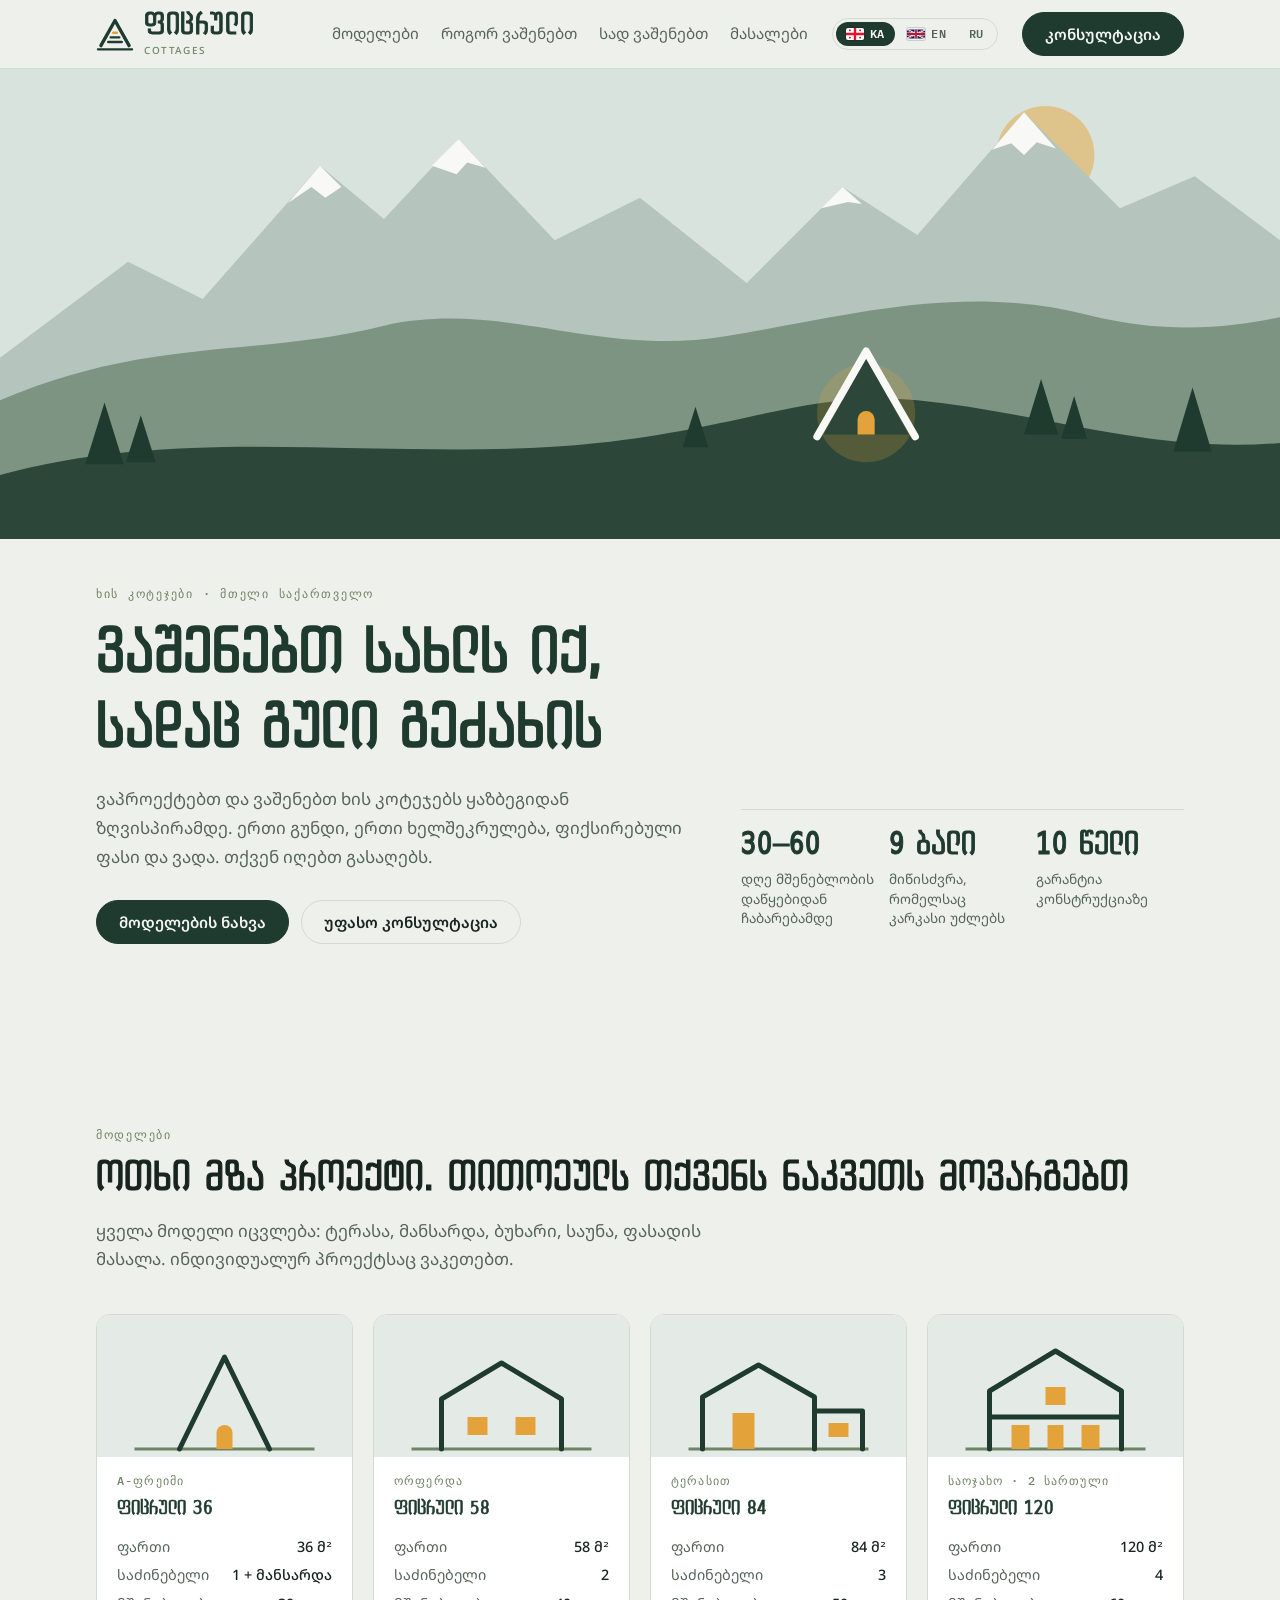
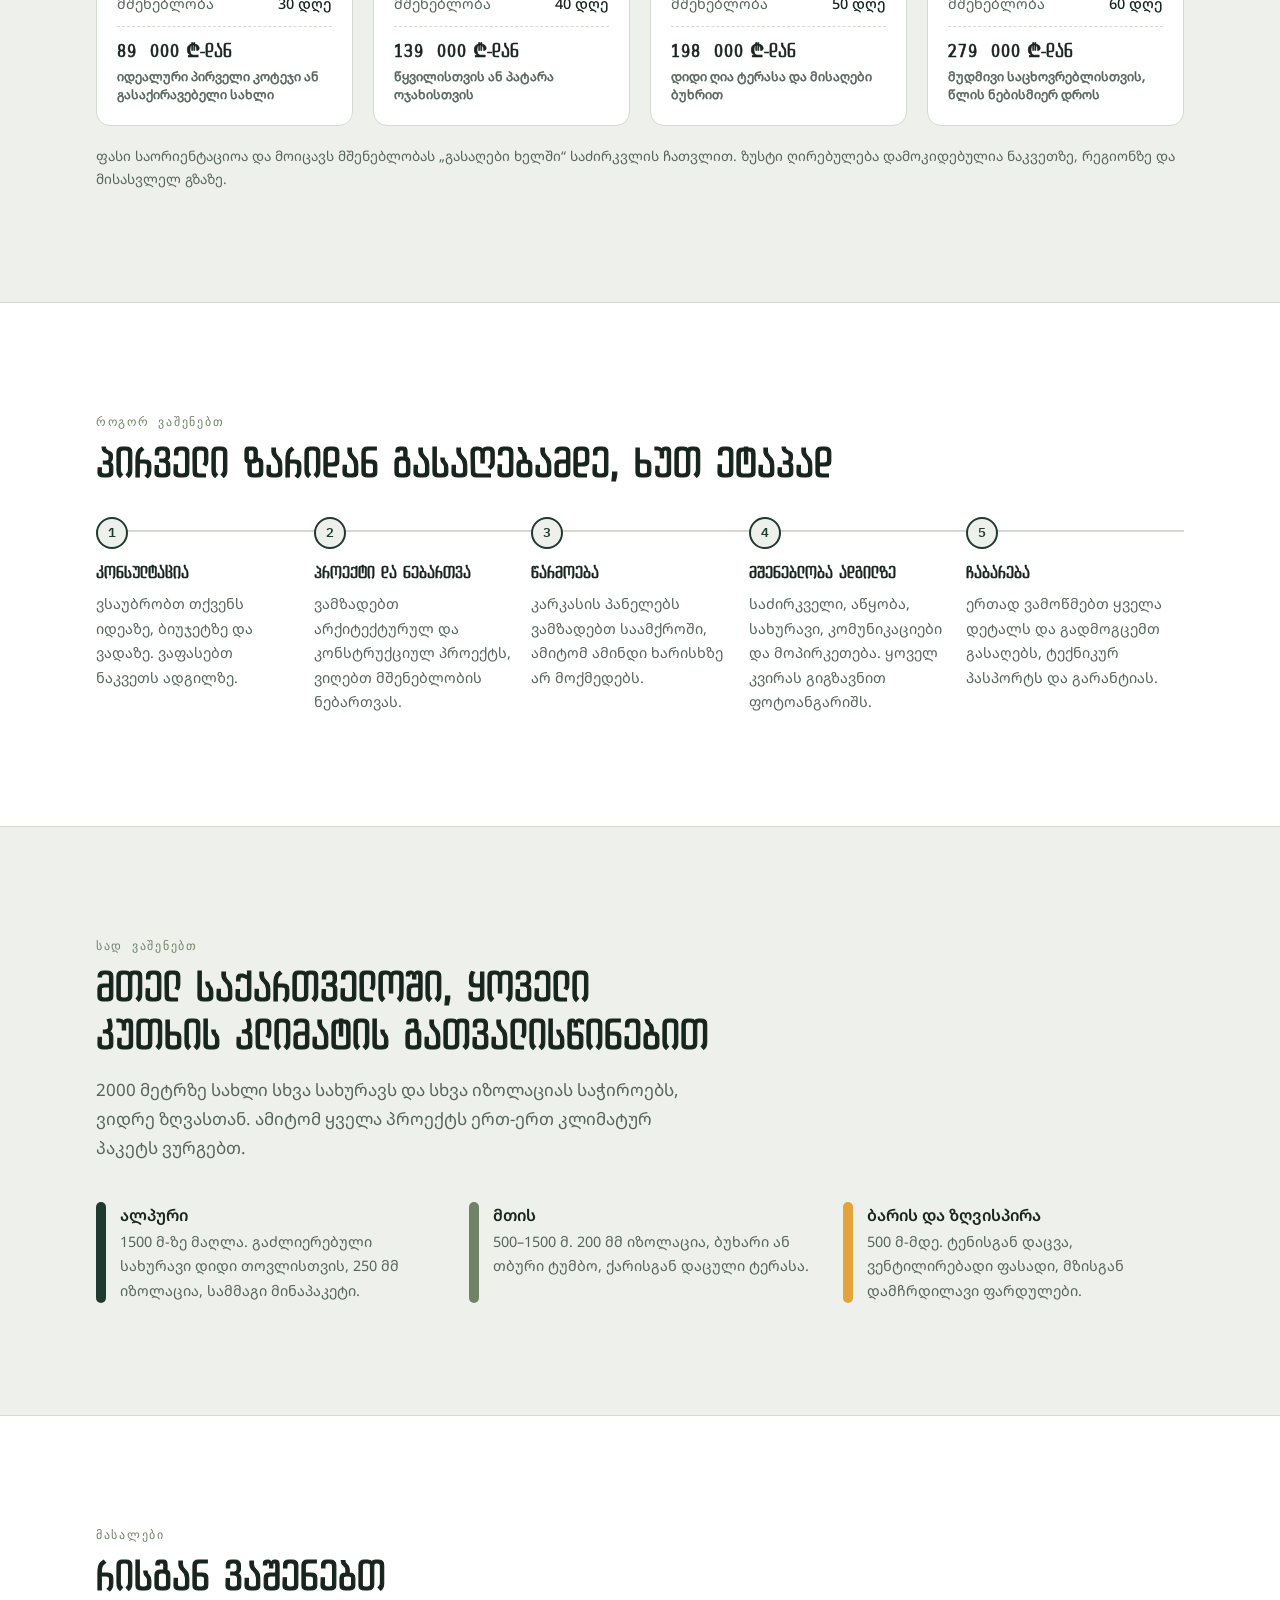
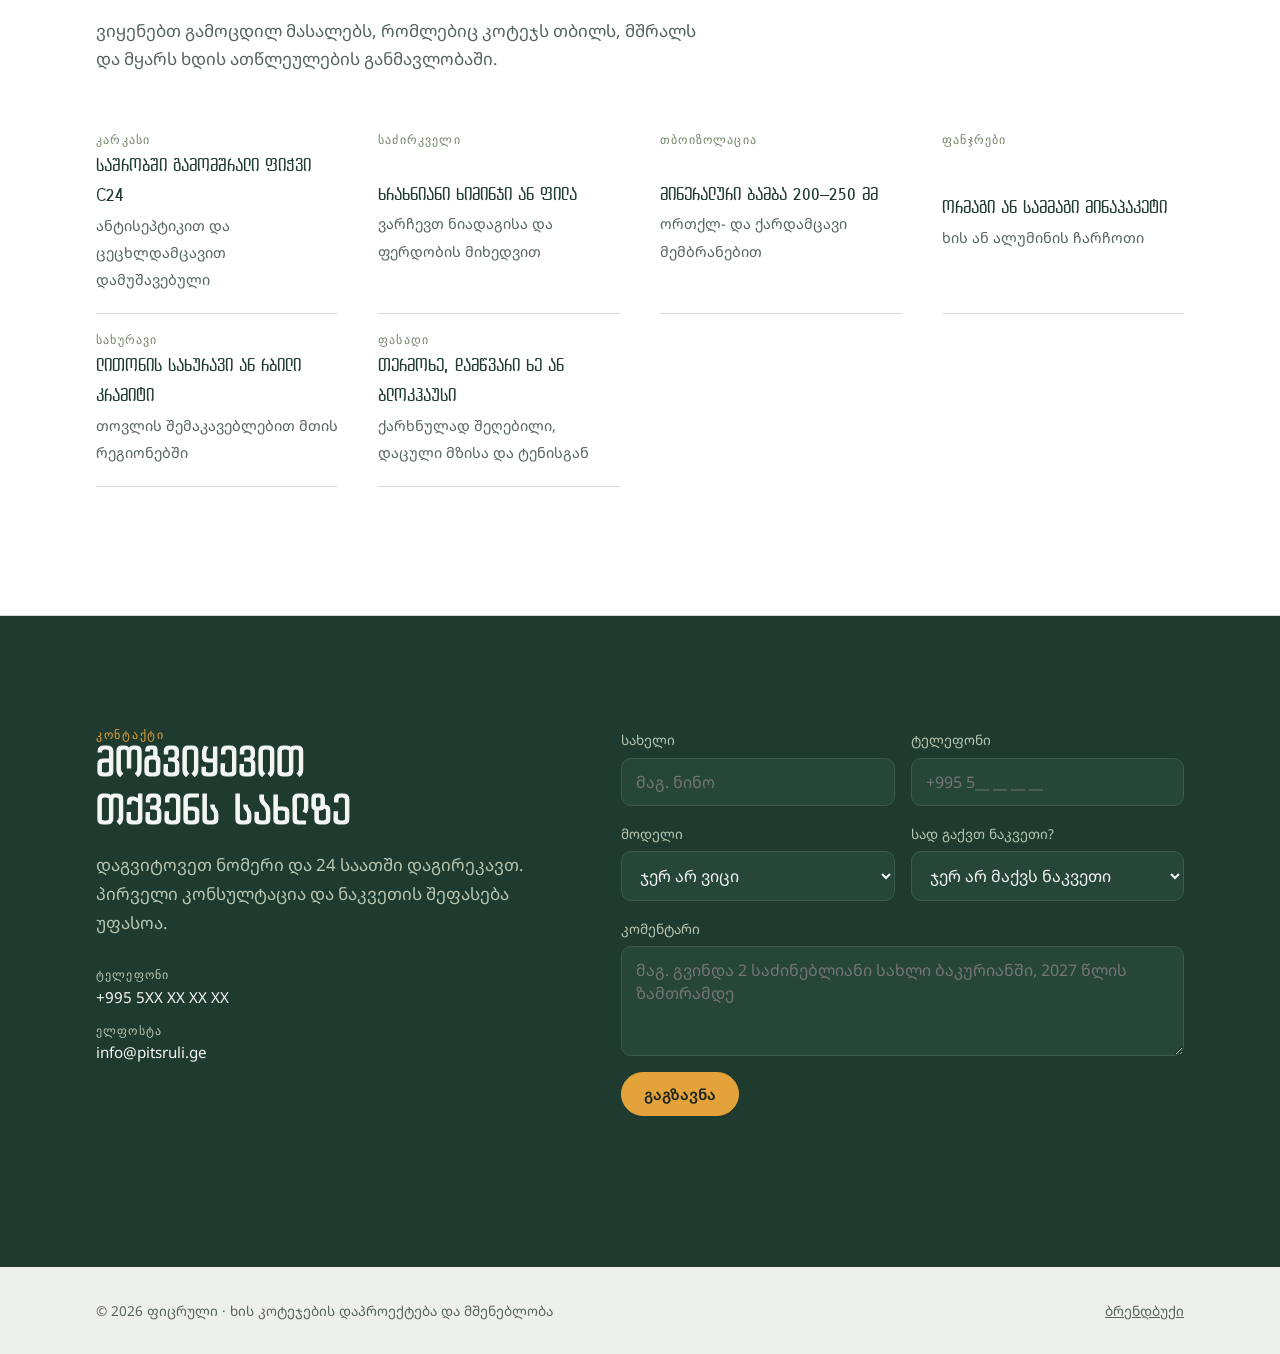
==== commit ab35275b: "Add admin panel for the cottage site Editors log in with Supabase auth and change texts in all three" ====
--- a/cottages/index.html
+++ b/cottages/index.html
@@ -193,7 +193,7 @@
 .contact .lead { color: var(--c-muted); margin-top: 14px; }
 .contact .eyebrow { color: var(--glow); }
 .contact-info { margin-top: 32px; display: grid; gap: 14px; font-size: .95rem; color: var(--c-ink); }
-.contact-info span { display: block; font: 500 .72rem/1 var(--mono); letter-spacing: .1em; text-transform: uppercase; color: var(--c-muted); margin-bottom: 4px; }
+.contact-info span:not(.v) { display: block; font: 500 .72rem/1 var(--mono); letter-spacing: .1em; text-transform: uppercase; color: var(--c-muted); margin-bottom: 4px; }
 form { display: grid; grid-template-columns: 1fr 1fr; gap: 16px; }
 form .full { grid-column: 1 / -1; }
 label { display: grid; gap: 6px; font-size: .85rem; color: var(--c-muted); }
@@ -285,41 +285,41 @@
         <h2 id="models-title" data-i18n="models.title">ოთხი მზა პროექტი. თითოეულს თქვენს ნაკვეთს მოვარგებთ</h2>
         <p class="lead" data-i18n="models.lead">ყველა მოდელი იცვლება: ტერასა, მანსარდა, ბუხარი, საუნა, ფასადის მასალა. ინდივიდუალურ პროექტსაც ვაკეთებთ.</p>
       </div>
-      <div class="models">
+      <div class="models" id="models-grid">
         <article class="model">
           <figure><svg viewBox="0 0 200 120" aria-hidden="true"><path class="g" d="M10 112 H190"/><path class="r" d="M55 112 L100 20 L145 112"/><path class="w" d="M92 112 V96 a8 8 0 0 1 16 0 V112 Z"/></svg></figure>
           <div class="model-body">
-            <span class="tag" data-i18n="m1.tag">A-ფრეიმი</span>
-            <h3 data-i18n="m1.name">ფიცრული 36</h3>
-            <dl class="specs"><dt data-i18n="spec.area">ფართი</dt><dd data-i18n="m1.area">36 მ²</dd><dt data-i18n="spec.beds">საძინებელი</dt><dd data-i18n="m1.beds">1 + მანსარდა</dd><dt data-i18n="spec.build">მშენებლობა</dt><dd data-i18n="m1.days">30 დღე</dd></dl>
-            <p class="price"><span data-i18n="m1.price">89 000 ₾-დან</span><small data-i18n="m1.desc">იდეალური პირველი კოტეჯი ან გასაქირავებელი სახლი</small></p>
+            <span class="tag">A-ფრეიმი</span>
+            <h3>ფიცრული 36</h3>
+            <dl class="specs"><dt>ფართი</dt><dd>36 მ²</dd><dt>საძინებელი</dt><dd>1 + მანსარდა</dd><dt>მშენებლობა</dt><dd>30 დღე</dd></dl>
+            <p class="price"><span>89 000 ₾-დან</span><small>იდეალური პირველი კოტეჯი ან გასაქირავებელი სახლი</small></p>
           </div>
         </article>
         <article class="model">
           <figure><svg viewBox="0 0 200 120" aria-hidden="true"><path class="g" d="M10 112 H190"/><path class="r" d="M40 112 V62 L100 26 L160 62 V112"/><path class="w" d="M66 80 h20 v18 h-20 Z M114 80 h20 v18 h-20 Z"/></svg></figure>
           <div class="model-body">
-            <span class="tag" data-i18n="m2.tag">ორფერდა</span>
-            <h3 data-i18n="m2.name">ფიცრული 58</h3>
-            <dl class="specs"><dt data-i18n="spec.area">ფართი</dt><dd data-i18n="m2.area">58 მ²</dd><dt data-i18n="spec.beds">საძინებელი</dt><dd>2</dd><dt data-i18n="spec.build">მშენებლობა</dt><dd data-i18n="m2.days">40 დღე</dd></dl>
-            <p class="price"><span data-i18n="m2.price">139 000 ₾-დან</span><small data-i18n="m2.desc">წყვილისთვის ან პატარა ოჯახისთვის</small></p>
+            <span class="tag">ორფერდა</span>
+            <h3>ფიცრული 58</h3>
+            <dl class="specs"><dt>ფართი</dt><dd>58 მ²</dd><dt>საძინებელი</dt><dd>2</dd><dt>მშენებლობა</dt><dd>40 დღე</dd></dl>
+            <p class="price"><span>139 000 ₾-დან</span><small>წყვილისთვის ან პატარა ოჯახისთვის</small></p>
           </div>
         </article>
         <article class="model">
           <figure><svg viewBox="0 0 200 120" aria-hidden="true"><path class="g" d="M10 112 H190"/><path class="r" d="M24 112 V60 L80 28 L136 60 V112 M136 74 H184 V112"/><path class="w" d="M54 76 h22 v36 h-22 Z M150 86 h20 v14 h-20 Z"/></svg></figure>
           <div class="model-body">
-            <span class="tag" data-i18n="m3.tag">ტერასით</span>
-            <h3 data-i18n="m3.name">ფიცრული 84</h3>
-            <dl class="specs"><dt data-i18n="spec.area">ფართი</dt><dd data-i18n="m3.area">84 მ²</dd><dt data-i18n="spec.beds">საძინებელი</dt><dd>3</dd><dt data-i18n="spec.build">მშენებლობა</dt><dd data-i18n="m3.days">50 დღე</dd></dl>
-            <p class="price"><span data-i18n="m3.price">198 000 ₾-დან</span><small data-i18n="m3.desc">დიდი ღია ტერასა და მისაღები ბუხრით</small></p>
+            <span class="tag">ტერასით</span>
+            <h3>ფიცრული 84</h3>
+            <dl class="specs"><dt>ფართი</dt><dd>84 მ²</dd><dt>საძინებელი</dt><dd>3</dd><dt>მშენებლობა</dt><dd>50 დღე</dd></dl>
+            <p class="price"><span>198 000 ₾-დან</span><small>დიდი ღია ტერასა და მისაღები ბუხრით</small></p>
           </div>
         </article>
         <article class="model">
           <figure><svg viewBox="0 0 200 120" aria-hidden="true"><path class="g" d="M10 112 H190"/><path class="r" d="M34 112 V54 L100 14 L166 54 V112 M34 80 H166"/><path class="w" d="M56 88 h18 v24 h-18 Z M92 88 h16 v24 h-16 Z M126 88 h18 v24 h-18 Z M90 50 h20 v18 h-20 Z"/></svg></figure>
           <div class="model-body">
-            <span class="tag" data-i18n="m4.tag">საოჯახო · 2 სართული</span>
-            <h3 data-i18n="m4.name">ფიცრული 120</h3>
-            <dl class="specs"><dt data-i18n="spec.area">ფართი</dt><dd data-i18n="m4.area">120 მ²</dd><dt data-i18n="spec.beds">საძინებელი</dt><dd>4</dd><dt data-i18n="spec.build">მშენებლობა</dt><dd data-i18n="m4.days">60 დღე</dd></dl>
-            <p class="price"><span data-i18n="m4.price">279 000 ₾-დან</span><small data-i18n="m4.desc">მუდმივი საცხოვრებლისთვის, წლის ნებისმიერ დროს</small></p>
+            <span class="tag">საოჯახო · 2 სართული</span>
+            <h3>ფიცრული 120</h3>
+            <dl class="specs"><dt>ფართი</dt><dd>120 მ²</dd><dt>საძინებელი</dt><dd>4</dd><dt>მშენებლობა</dt><dd>60 დღე</dd></dl>
+            <p class="price"><span>279 000 ₾-დან</span><small>მუდმივი საცხოვრებლისთვის, წლის ნებისმიერ დროს</small></p>
           </div>
         </article>
       </div>
@@ -385,8 +385,8 @@
         <h2 id="contact-title" data-i18n="contact.title">მოგვიყევით თქვენს სახლზე</h2>
         <p class="lead" data-i18n="contact.lead">დაგვიტოვეთ ნომერი და 24 საათში დაგირეკავთ. პირველი კონსულტაცია და ნაკვეთის შეფასება უფასოა.</p>
         <div class="contact-info">
-          <div><span data-i18n="form.phone">ტელეფონი</span>+995 5XX XX XX XX</div>
-          <div><span data-i18n="contact.email">ელფოსტა</span>info@pitsruli.ge</div>
+          <div><span data-i18n="form.phone">ტელეფონი</span><span class="v" id="c-phone">+995 5XX XX XX XX</span></div>
+          <div><span data-i18n="contact.email">ელფოსტა</span><span class="v" id="c-email">info@pitsruli.ge</span></div>
         </div>
       </div>
       <form id="lead-form" novalidate>
@@ -394,7 +394,7 @@
         <label><span data-i18n="form.phone">ტელეფონი</span><input id="f-phone" name="phone" type="tel" autocomplete="tel" required placeholder="+995 5__ __ __ __"></label>
         <label><span data-i18n="form.model">მოდელი</span>
           <select id="f-model" name="model">
-            <option value="unsure" data-i18n="opt.unsure">ჯერ არ ვიცი</option><option value="36" data-i18n="m1.name">ფიცრული 36</option><option value="58" data-i18n="m2.name">ფიცრული 58</option><option value="84" data-i18n="m3.name">ფიცრული 84</option><option value="120" data-i18n="m4.name">ფიცრული 120</option><option value="custom" data-i18n="opt.custom">ინდივიდუალური პროექტი</option>
+            <option value="unsure" data-i18n="opt.unsure">ჯერ არ ვიცი</option>
           </select>
         </label>
         <label><span data-i18n="form.region">სად გაქვთ ნაკვეთი?</span>
@@ -417,168 +417,9 @@
   </div>
 </footer>
 
-<script>
-(function () {
-  // Georgian text lives in the markup; English and Russian are below.
-  var I18N = {
-    en: {
-      'meta.title': 'Pitsruli — Wooden Cottages in Georgia',
-      'meta.desc': 'Pitsruli designs and builds wooden cottages all over Georgia, from Kazbegi to the Black Sea coast. One team, one contract, turnkey.',
-      'brand.name': 'Pitsruli', 'brand.sub': 'WOODEN COTTAGES', 'brand.aria': 'Pitsruli — home', 'nav.aria': 'Main menu',
-      'nav.models': 'Models', 'nav.process': 'How we build', 'nav.regions': 'Where we build', 'nav.materials': 'Materials',
-      'cta.consult': 'Consultation',
-      'hero.eyebrow': 'Wooden cottages · All of Georgia',
-      'hero.title': 'We build homes where your heart belongs',
-      'hero.lead': 'We design and build wooden cottages from Kazbegi to the Black Sea coast. One team, one contract, a fixed price and timeline. You get the keys.',
-      'hero.btn1': 'See the models', 'hero.btn2': 'Free consultation',
-      'f1.dd': 'days from the start of construction to handover',
-      'f2.dt': '9 points', 'f2.dd': 'earthquake intensity the frame withstands',
-      'f3.dt': '10 years', 'f3.dd': 'structural warranty',
-      'models.title': 'Four ready-made designs, each adapted to your plot',
-      'models.lead': 'Every model can be changed: terrace, loft, fireplace, sauna, facade material. We also do custom designs.',
-      'spec.area': 'Area', 'spec.beds': 'Bedrooms', 'spec.build': 'Construction',
-      'm1.tag': 'A-frame', 'm1.name': 'Pitsruli 36', 'm1.area': '36 m²', 'm1.beds': '1 + loft', 'm1.days': '30 days', 'm1.price': 'from ₾89,000', 'm1.desc': 'A perfect first cottage or rental home',
-      'm2.tag': 'Gable roof', 'm2.name': 'Pitsruli 58', 'm2.area': '58 m²', 'm2.days': '40 days', 'm2.price': 'from ₾139,000', 'm2.desc': 'For a couple or a small family',
-      'm3.tag': 'With terrace', 'm3.name': 'Pitsruli 84', 'm3.area': '84 m²', 'm3.days': '50 days', 'm3.price': 'from ₾198,000', 'm3.desc': 'A large open terrace and a living room with a fireplace',
-      'm4.tag': 'Family · 2 floors', 'm4.name': 'Pitsruli 120', 'm4.area': '120 m²', 'm4.days': '60 days', 'm4.price': 'from ₾279,000', 'm4.desc': 'For year-round living',
-      'models.note': 'Prices are indicative and include turnkey construction with the foundation. The exact cost depends on the plot, the region and the access road.',
-      'process.title': 'From the first call to the keys, in five steps',
-      's1.h': 'Consultation', 's1.p': 'We discuss your idea, budget and timeline, and assess the plot on site.',
-      's2.h': 'Design and permit', 's2.p': 'We prepare the architectural and structural design and obtain the building permit.',
-      's3.h': 'Production', 's3.p': 'We make the frame panels in our workshop, so the weather doesn’t affect quality.',
-      's4.h': 'On-site construction', 's4.p': 'Foundation, assembly, roof, utilities and finishing. Every week we send you a photo report.',
-      's5.h': 'Handover', 's5.p': 'We check every detail together and hand over the keys, the technical passport and the warranty.',
-      'regions.title': 'All over Georgia, adapted to each region’s climate',
-      'regions.lead': 'A house at 2,000 metres needs a different roof and insulation than one by the sea. That’s why every design gets one of three climate packages.',
-      'pkg1.h': 'Alpine', 'pkg1.p': 'Above 1,500 m. Reinforced roof for heavy snow, 250 mm insulation, triple glazing.',
-      'pkg2.h': 'Mountain', 'pkg2.p': '500–1,500 m. 200 mm insulation, a fireplace or heat pump, a wind-sheltered terrace.',
-      'pkg3.h': 'Lowland and coastal', 'pkg3.p': 'Below 500 m. Moisture protection, a ventilated facade, sun-shading canopies.',
-      'materials.title': 'What we build with',
-      'materials.lead': 'We use proven materials that keep a cottage warm, dry and solid for decades.',
-      'mat1.dt': 'Frame', 'mat1.b': 'Kiln-dried pine, grade C24', 'mat1.s': 'Treated with antiseptic and fire retardant',
-      'mat2.dt': 'Foundation', 'mat2.b': 'Screw piles or a slab', 'mat2.s': 'Chosen according to the soil and slope',
-      'mat3.dt': 'Insulation', 'mat3.b': 'Mineral wool, 200–250 mm', 'mat3.s': 'With vapour and wind barrier membranes',
-      'mat4.dt': 'Windows', 'mat4.b': 'Double or triple glazing', 'mat4.s': 'Wooden or aluminium frames',
-      'mat5.dt': 'Roof', 'mat5.b': 'Metal roofing or soft shingles', 'mat5.s': 'With snow guards in mountain regions',
-      'mat6.dt': 'Facade', 'mat6.b': 'Thermowood, charred wood or block house', 'mat6.s': 'Factory-painted, protected from sun and moisture',
-      'contact.eyebrow': 'Contact', 'contact.title': 'Tell us about your home',
-      'contact.lead': 'Leave your number and we’ll call you within 24 hours. The first consultation and plot assessment are free.',
-      'contact.email': 'Email',
-      'form.name': 'Name', 'form.name.ph': 'e.g. Nino', 'form.phone': 'Phone', 'form.model': 'Model', 'form.region': 'Where is your plot?',
-      'form.msg': 'Comment', 'form.msg.ph': 'e.g. We’d like a 2-bedroom house in Bakuriani before winter 2027', 'form.send': 'Send',
-      'opt.unsure': 'Not sure yet', 'opt.custom': 'Custom design',
-      'r.none': 'I don’t have a plot yet', 'r.mm': 'Mtskheta-Mtianeti', 'r.sj': 'Samtskhe-Javakheti', 'r.aj': 'Adjara', 'r.gu': 'Guria', 'r.sz': 'Samegrelo-Zemo Svaneti', 'r.rl': 'Racha-Lechkhumi', 'r.im': 'Imereti', 'r.ka': 'Kakheti', 'r.sk': 'Shida Kartli', 'r.kk': 'Kvemo Kartli', 'r.tb': 'Tbilisi',
-      'form.err': 'Please enter your name and full phone number.',
-      'form.ok': 'Thank you, {name}! We’ll call you within 24 hours at {phone}.',
-      'footer.text': '© 2026 Pitsruli · Wooden cottage design and construction', 'footer.bb': 'Brand book'
-    },
-    ru: {
-      'meta.title': 'Пицрули — деревянные коттеджи в Грузии',
-      'meta.desc': 'Пицрули проектирует и строит деревянные коттеджи по всей Грузии, от Казбеги до черноморского побережья. Одна команда, один договор, под ключ.',
-      'brand.name': 'Пицрули', 'brand.sub': 'ДЕРЕВЯННЫЕ КОТТЕДЖИ', 'brand.aria': 'Пицрули — главная', 'nav.aria': 'Главное меню',
-      'nav.models': 'Модели', 'nav.process': 'Как мы строим', 'nav.regions': 'Где мы строим', 'nav.materials': 'Материалы',
-      'cta.consult': 'Консультация',
-      'hero.eyebrow': 'Деревянные коттеджи · Вся Грузия',
-      'hero.title': 'Строим дом там, куда зовёт сердце',
-      'hero.lead': 'Проектируем и строим деревянные коттеджи от Казбеги до морского побережья. Одна команда, один договор, фиксированные цена и сроки. Вы получаете ключи.',
-      'hero.btn1': 'Смотреть модели', 'hero.btn2': 'Бесплатная консультация',
-      'f1.dd': 'дней от начала строительства до сдачи',
-      'f2.dt': '9 баллов', 'f2.dd': 'землетрясение, которое выдерживает каркас',
-      'f3.dt': '10 лет', 'f3.dd': 'гарантия на конструкцию',
-      'models.title': 'Четыре готовых проекта. Каждый адаптируем под ваш участок',
-      'models.lead': 'Любую модель можно изменить: терраса, мансарда, камин, сауна, материал фасада. Делаем и индивидуальные проекты.',
-      'spec.area': 'Площадь', 'spec.beds': 'Спальни', 'spec.build': 'Строительство',
-      'm1.tag': 'A-фрейм', 'm1.name': 'Пицрули 36', 'm1.area': '36 м²', 'm1.beds': '1 + мансарда', 'm1.days': '30 дней', 'm1.price': 'от 89 000 ₾', 'm1.desc': 'Идеальный первый коттедж или дом для аренды',
-      'm2.tag': 'Двускатный', 'm2.name': 'Пицрули 58', 'm2.area': '58 м²', 'm2.days': '40 дней', 'm2.price': 'от 139 000 ₾', 'm2.desc': 'Для пары или небольшой семьи',
-      'm3.tag': 'С террасой', 'm3.name': 'Пицрули 84', 'm3.area': '84 м²', 'm3.days': '50 дней', 'm3.price': 'от 198 000 ₾', 'm3.desc': 'Большая открытая терраса и гостиная с камином',
-      'm4.tag': 'Семейный · 2 этажа', 'm4.name': 'Пицрули 120', 'm4.area': '120 м²', 'm4.days': '60 дней', 'm4.price': 'от 279 000 ₾', 'm4.desc': 'Для постоянного проживания круглый год',
-      'models.note': 'Цены ориентировочные и включают строительство под ключ с фундаментом. Точная стоимость зависит от участка, региона и подъездной дороги.',
-      'process.title': 'От первого звонка до ключей за пять этапов',
-      's1.h': 'Консультация', 's1.p': 'Обсуждаем вашу идею, бюджет и сроки. Оцениваем участок на месте.',
-      's2.h': 'Проект и разрешение', 's2.p': 'Готовим архитектурный и конструктивный проект, получаем разрешение на строительство.',
-      's3.h': 'Производство', 's3.p': 'Каркасные панели изготавливаем в цеху, поэтому погода не влияет на качество.',
-      's4.h': 'Строительство на участке', 's4.p': 'Фундамент, сборка, кровля, коммуникации и отделка. Каждую неделю присылаем фотоотчёт.',
-      's5.h': 'Сдача', 's5.p': 'Вместе проверяем каждую деталь и передаём ключи, технический паспорт и гарантию.',
-      'regions.title': 'По всей Грузии, с учётом климата каждого региона',
-      'regions.lead': 'Дому на высоте 2000 метров нужны другие кровля и утепление, чем у моря. Поэтому каждый проект получает один из трёх климатических пакетов.',
-      'pkg1.h': 'Альпийский', 'pkg1.p': 'Выше 1500 м. Усиленная кровля под большой снег, утепление 250 мм, тройной стеклопакет.',
-      'pkg2.h': 'Горный', 'pkg2.p': '500–1500 м. Утепление 200 мм, камин или тепловой насос, защищённая от ветра терраса.',
-      'pkg3.h': 'Равнинный и прибрежный', 'pkg3.p': 'До 500 м. Защита от влаги, вентилируемый фасад, навесы от солнца.',
-      'materials.title': 'Из чего мы строим',
-      'materials.lead': 'Используем проверенные материалы, благодаря которым коттедж остаётся тёплым, сухим и прочным десятилетиями.',
-      'mat1.dt': 'Каркас', 'mat1.b': 'Сосна камерной сушки C24', 'mat1.s': 'Обработана антисептиком и антипиреном',
-      'mat2.dt': 'Фундамент', 'mat2.b': 'Винтовые сваи или плита', 'mat2.s': 'Выбираем по грунту и уклону',
-      'mat3.dt': 'Утепление', 'mat3.b': 'Минеральная вата 200–250 мм', 'mat3.s': 'С пароизоляционной и ветрозащитной мембранами',
-      'mat4.dt': 'Окна', 'mat4.b': 'Двойной или тройной стеклопакет', 'mat4.s': 'С деревянной или алюминиевой рамой',
-      'mat5.dt': 'Кровля', 'mat5.b': 'Металлочерепица или мягкая черепица', 'mat5.s': 'Со снегозадержателями в горных регионах',
-      'mat6.dt': 'Фасад', 'mat6.b': 'Термодерево, обожжённое дерево или блок-хаус', 'mat6.s': 'Заводская покраска, защита от солнца и влаги',
-      'contact.eyebrow': 'Контакты', 'contact.title': 'Расскажите о своём доме',
-      'contact.lead': 'Оставьте номер, и мы перезвоним в течение 24 часов. Первая консультация и оценка участка бесплатны.',
-      'contact.email': 'Эл. почта',
-      'form.name': 'Имя', 'form.name.ph': 'например, Нино', 'form.phone': 'Телефон', 'form.model': 'Модель', 'form.region': 'Где ваш участок?',
-      'form.msg': 'Комментарий', 'form.msg.ph': 'например, хотим дом с 2 спальнями в Бакуриани до зимы 2027 года', 'form.send': 'Отправить',
-      'opt.unsure': 'Пока не знаю', 'opt.custom': 'Индивидуальный проект',
-      'r.none': 'Участка пока нет', 'r.mm': 'Мцхета-Мтианети', 'r.sj': 'Самцхе-Джавахети', 'r.aj': 'Аджария', 'r.gu': 'Гурия', 'r.sz': 'Самегрело-Земо Сванети', 'r.rl': 'Рача-Лечхуми', 'r.im': 'Имерети', 'r.ka': 'Кахети', 'r.sk': 'Шида Картли', 'r.kk': 'Квемо Картли', 'r.tb': 'Тбилиси',
-      'form.err': 'Пожалуйста, укажите имя и полный номер телефона.',
-      'form.ok': 'Спасибо, {name}! Мы перезвоним в течение 24 часов по номеру {phone}.',
-      'footer.text': '© 2026 Пицрули · Проектирование и строительство деревянных коттеджей', 'footer.bb': 'Брендбук'
-    },
-    ka: {
-      'form.err': 'გთხოვთ, მიუთითოთ სახელი და სრული ტელეფონის ნომერი.',
-      'form.ok': 'მადლობა, {name}! 24 საათში დაგირეკავთ ნომერზე {phone}.'
-    }
-  };
-  var LANGS = ['ka', 'en', 'ru'];
-  var KEY = 'pitsruli_lang';
-  var ka = I18N.ka;
-  var descMeta = document.querySelector('meta[name="description"]');
-
-  // Read the Georgian originals from the page once, so switching back restores them.
-  ka['meta.title'] = document.title;
-  ka['meta.desc'] = descMeta ? descMeta.content : '';
-  document.querySelectorAll('[data-i18n]').forEach(function (el) { if (!(el.dataset.i18n in ka)) ka[el.dataset.i18n] = el.textContent; });
-  document.querySelectorAll('[data-i18n-ph]').forEach(function (el) { ka[el.dataset.i18nPh] = el.getAttribute('placeholder'); });
-  document.querySelectorAll('[data-i18n-aria]').forEach(function (el) { ka[el.dataset.i18nAria] = el.getAttribute('aria-label'); });
-
-  var current = 'ka';
-  function t(key) { return (I18N[current] && I18N[current][key]) || ka[key] || ''; }
-
-  function apply(lang) {
-    if (LANGS.indexOf(lang) < 0) lang = 'ka';
-    current = lang;
-    document.documentElement.lang = lang;
-    document.title = t('meta.title');
-    if (descMeta) descMeta.content = t('meta.desc');
-    document.querySelectorAll('[data-i18n]').forEach(function (el) { el.textContent = t(el.dataset.i18n); });
-    document.querySelectorAll('[data-i18n-ph]').forEach(function (el) { el.setAttribute('placeholder', t(el.dataset.i18nPh)); });
-    document.querySelectorAll('[data-i18n-aria]').forEach(function (el) { el.setAttribute('aria-label', t(el.dataset.i18nAria)); });
-    document.querySelectorAll('.lang button').forEach(function (b) { b.setAttribute('aria-pressed', String(b.dataset.lang === lang)); });
-    document.getElementById('form-msg').textContent = '';
-  }
-
-  document.querySelector('.lang').addEventListener('click', function (e) {
-    var b = e.target.closest('button[data-lang]');
-    if (!b) return;
-    apply(b.dataset.lang);
-    try { localStorage.setItem(KEY, current); } catch (err) { /* storage unavailable */ }
-  });
-
-  var saved = null;
-  try { saved = localStorage.getItem(KEY); } catch (err) { /* storage unavailable */ }
-  apply(saved || 'ka');
-
-  // TODO: connect to a backend (e.g. Supabase table or a form service) before launch.
-  document.getElementById('lead-form').addEventListener('submit', function (e) {
-    e.preventDefault();
-    var name = document.getElementById('f-name').value.trim();
-    var phone = document.getElementById('f-phone').value.trim();
-    var msg = document.getElementById('form-msg');
-    if (!name || phone.replace(/\D/g, '').length < 9) { msg.textContent = t('form.err'); return; }
-    msg.textContent = t('form.ok').replace('{name}', name).replace('{phone}', phone);
-    this.reset();
-  });
-})();
-</script>
+<script src="js/config.js"></script>
+<script src="js/content.js"></script>
+<script src="js/site.js"></script>
 </body>
 
 </html>
